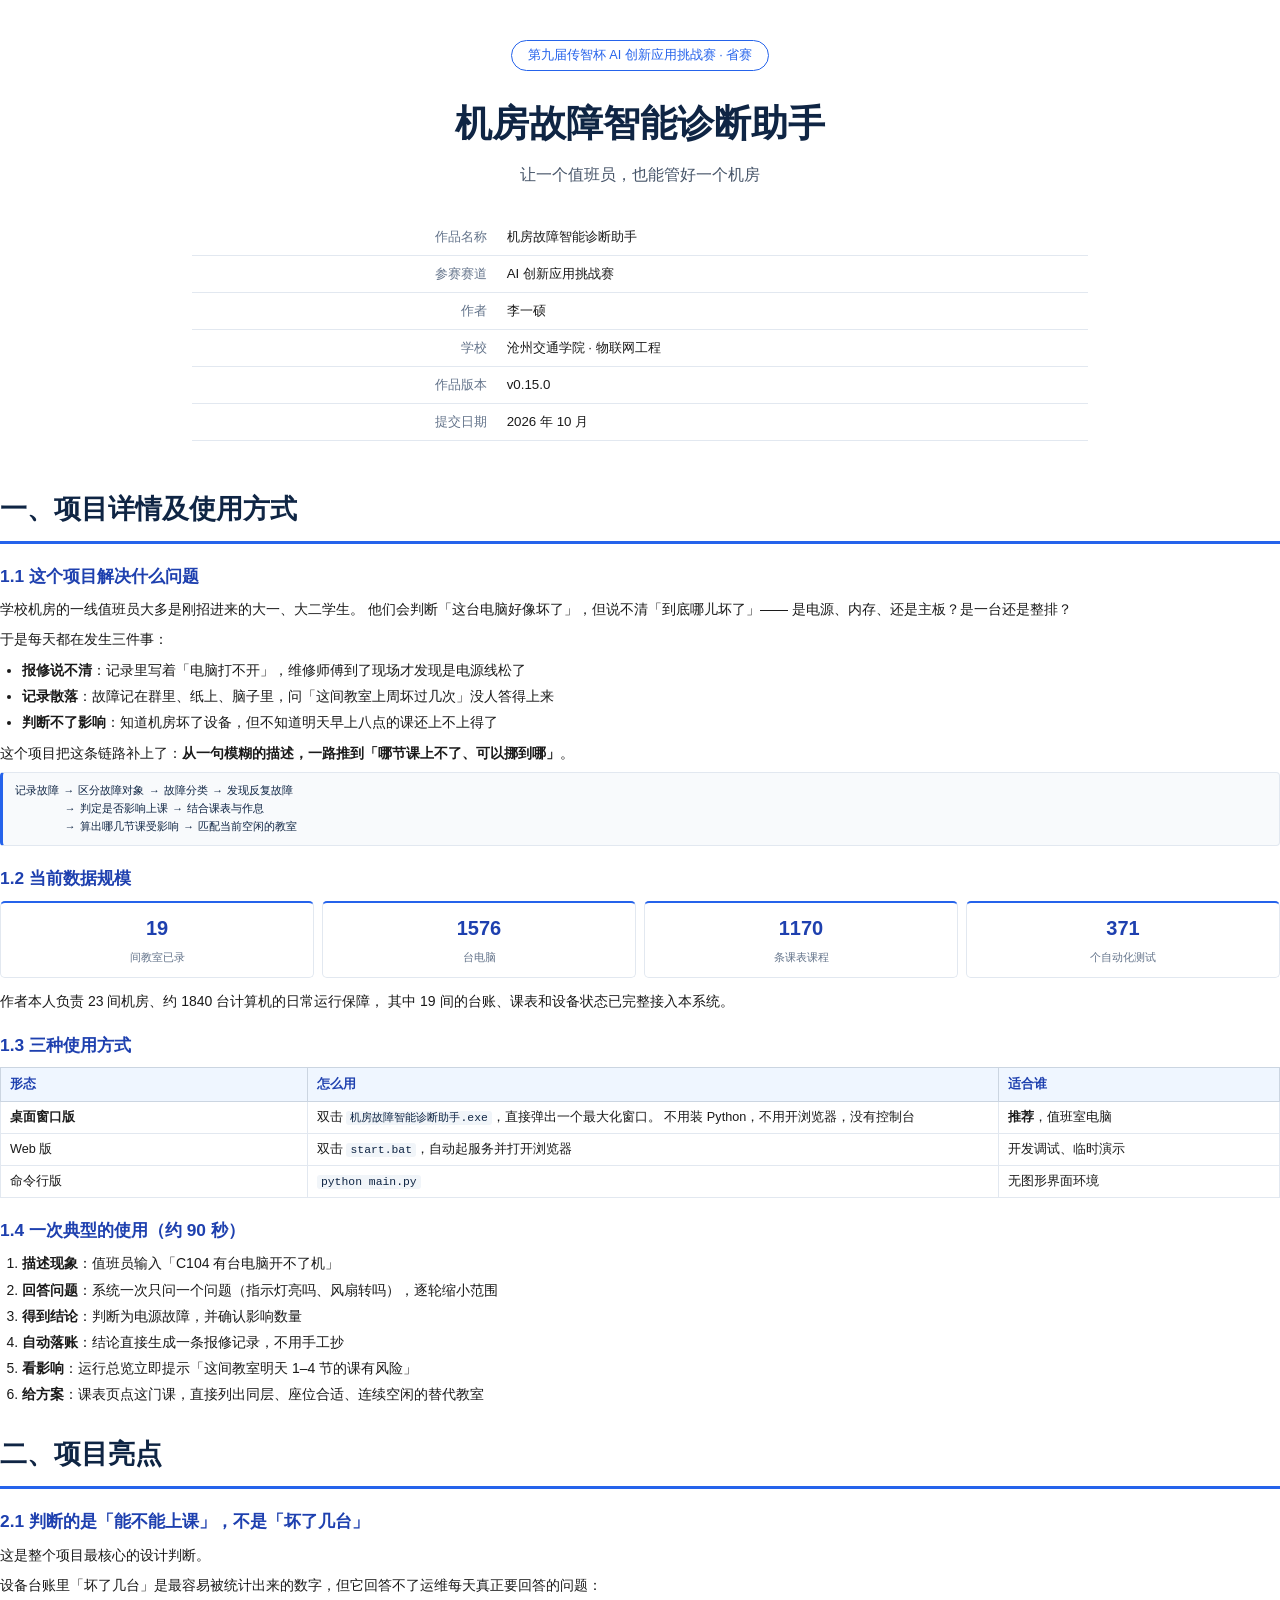
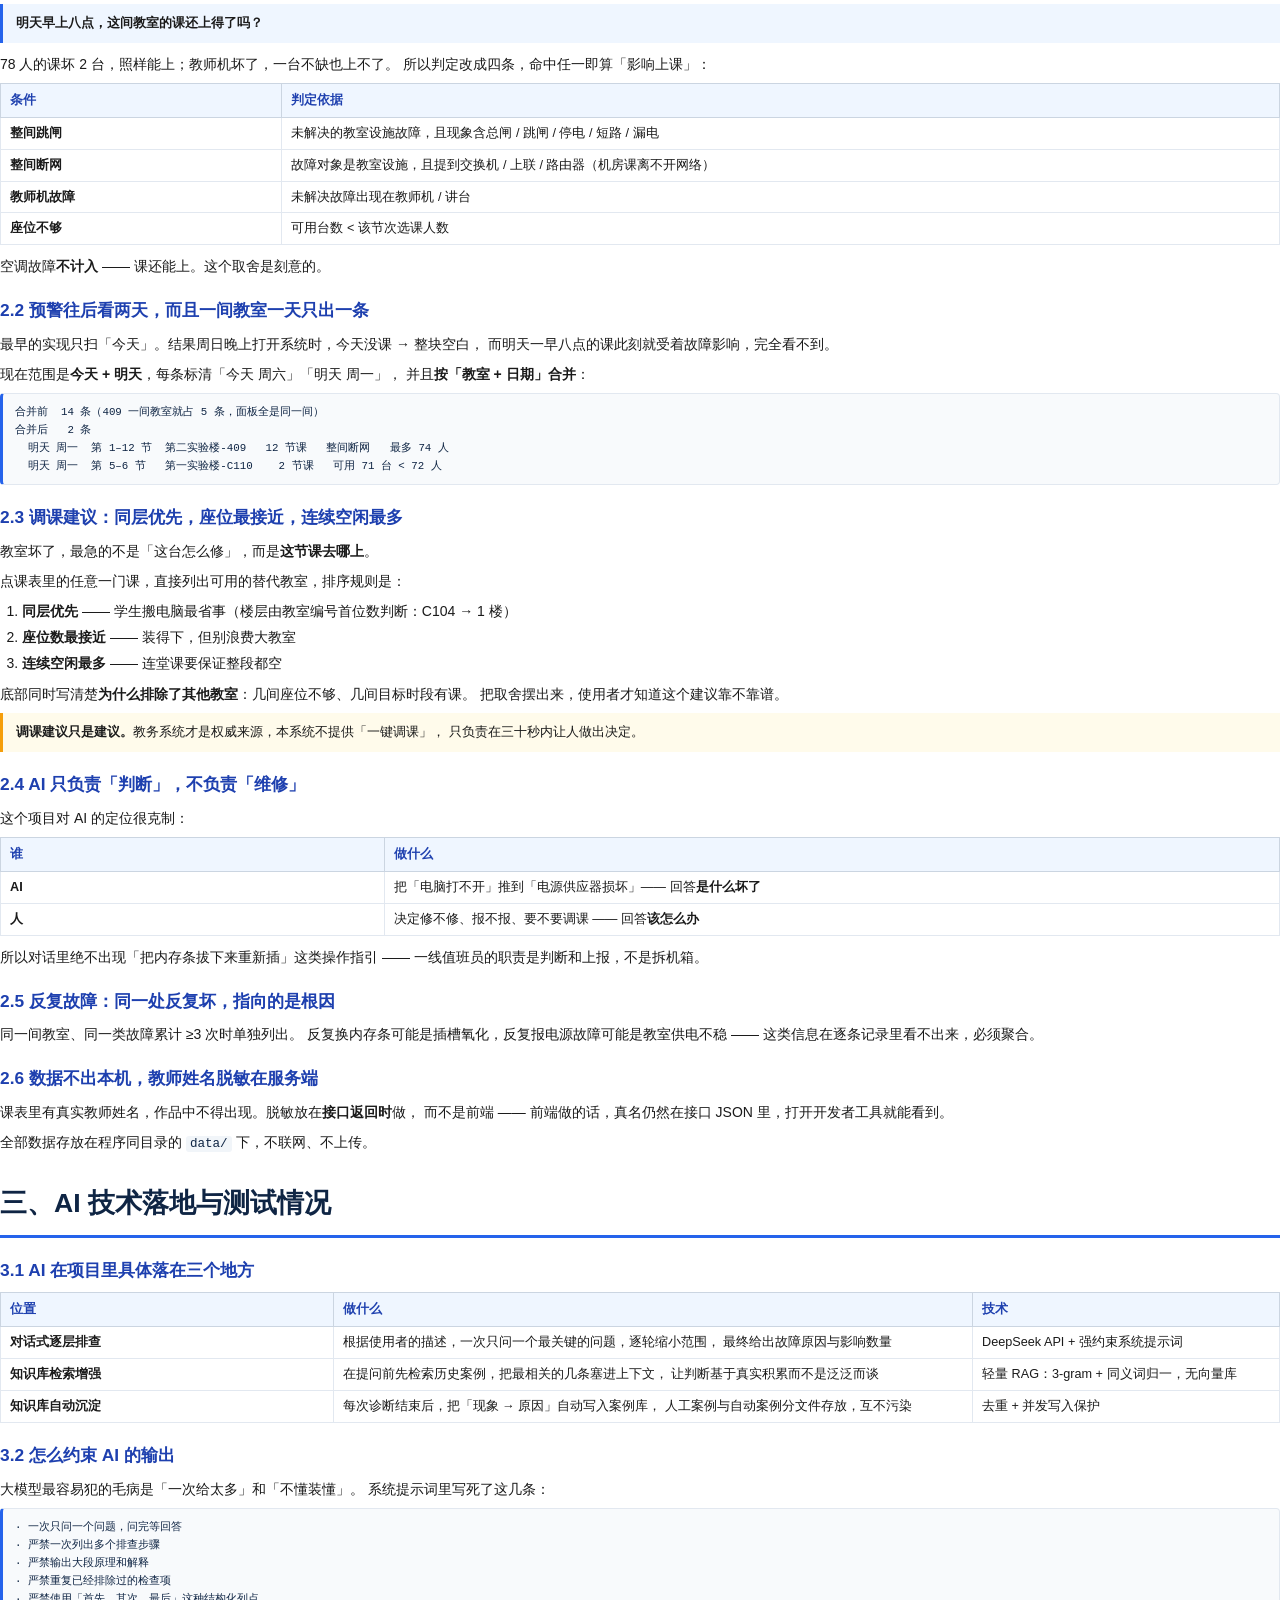
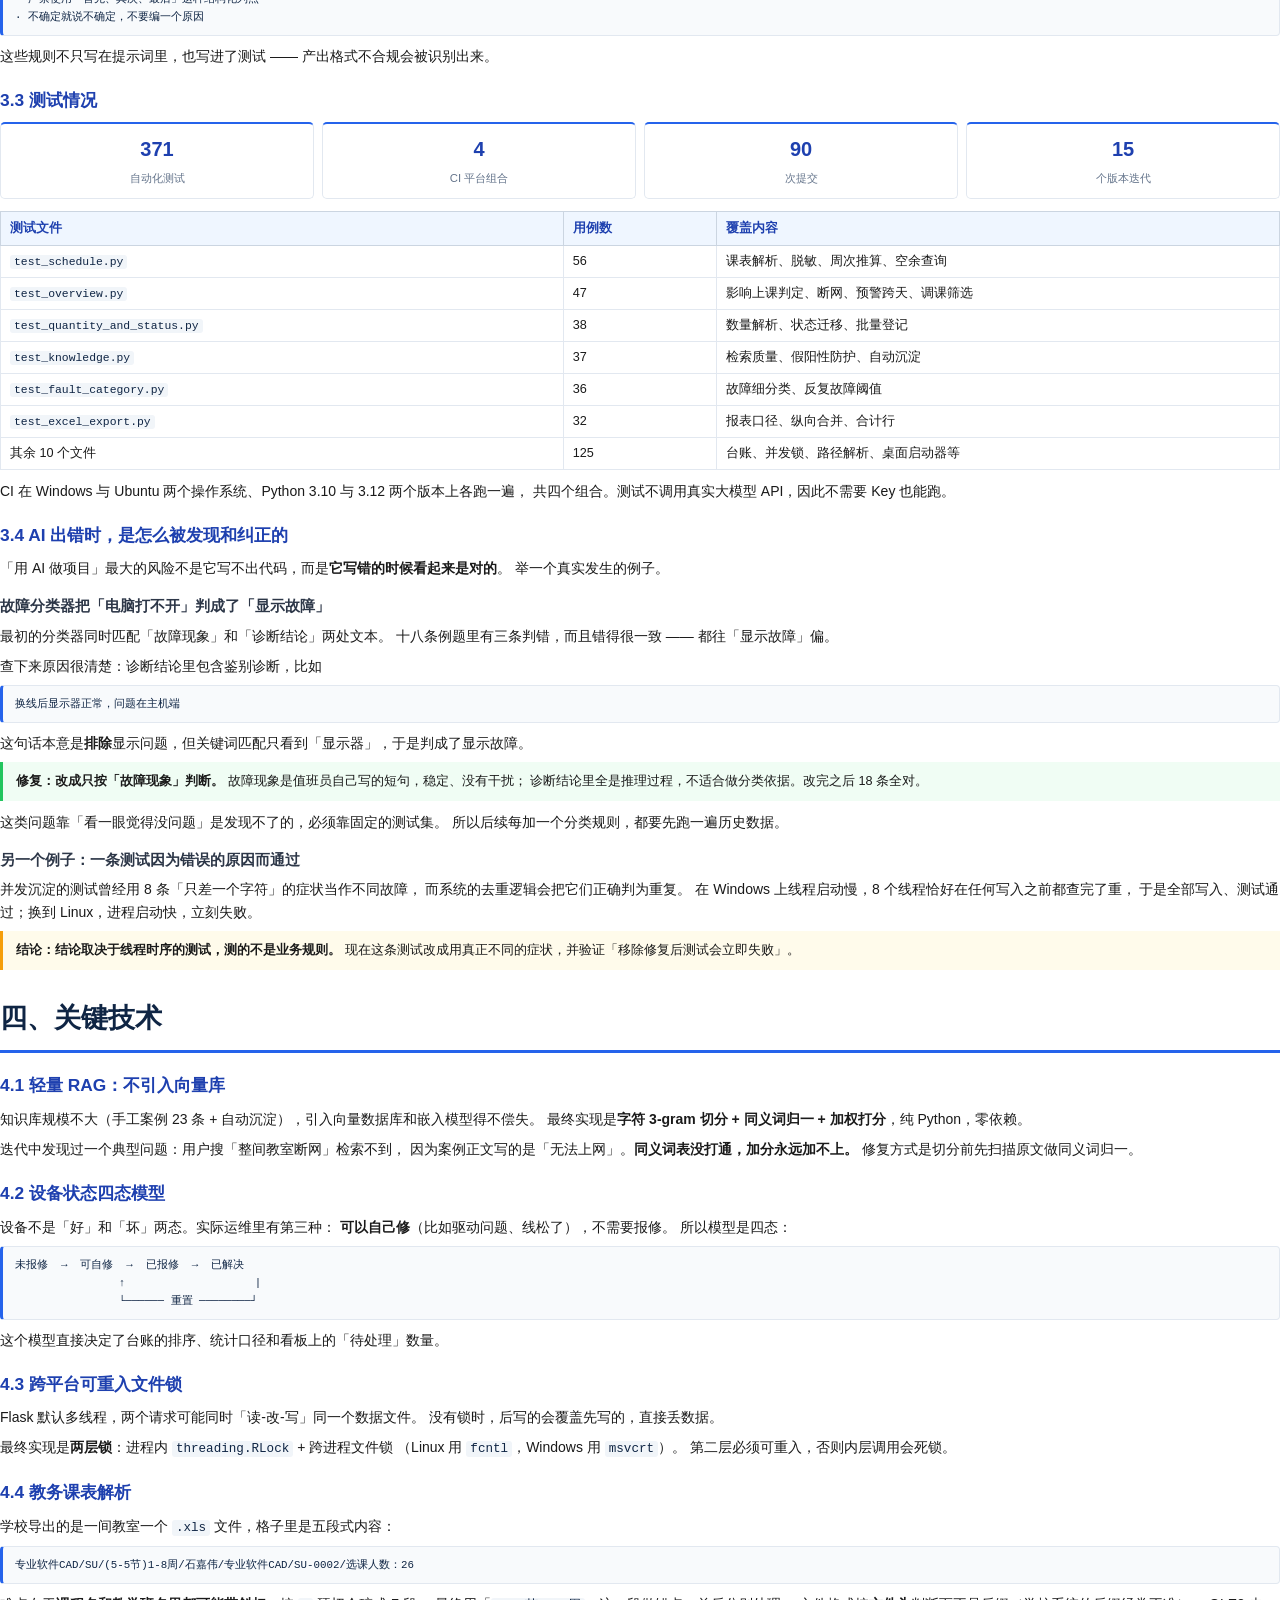
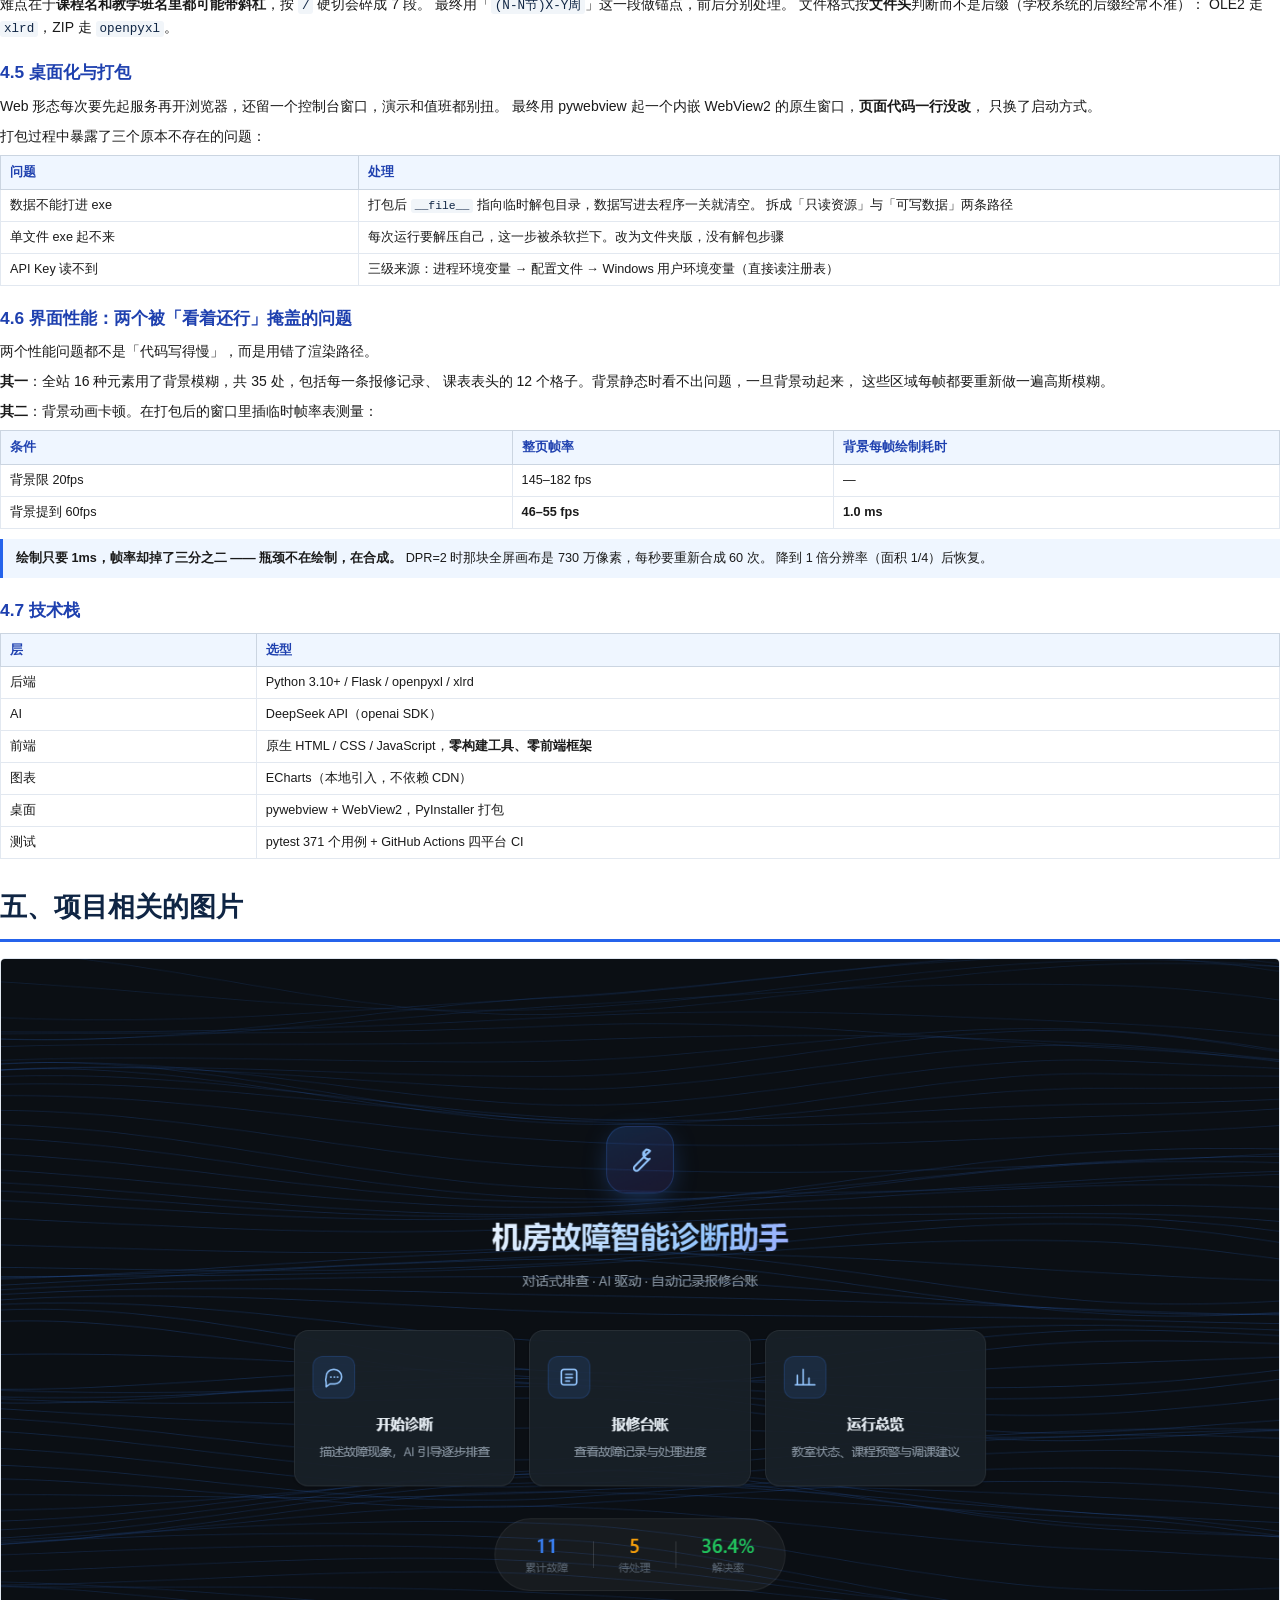
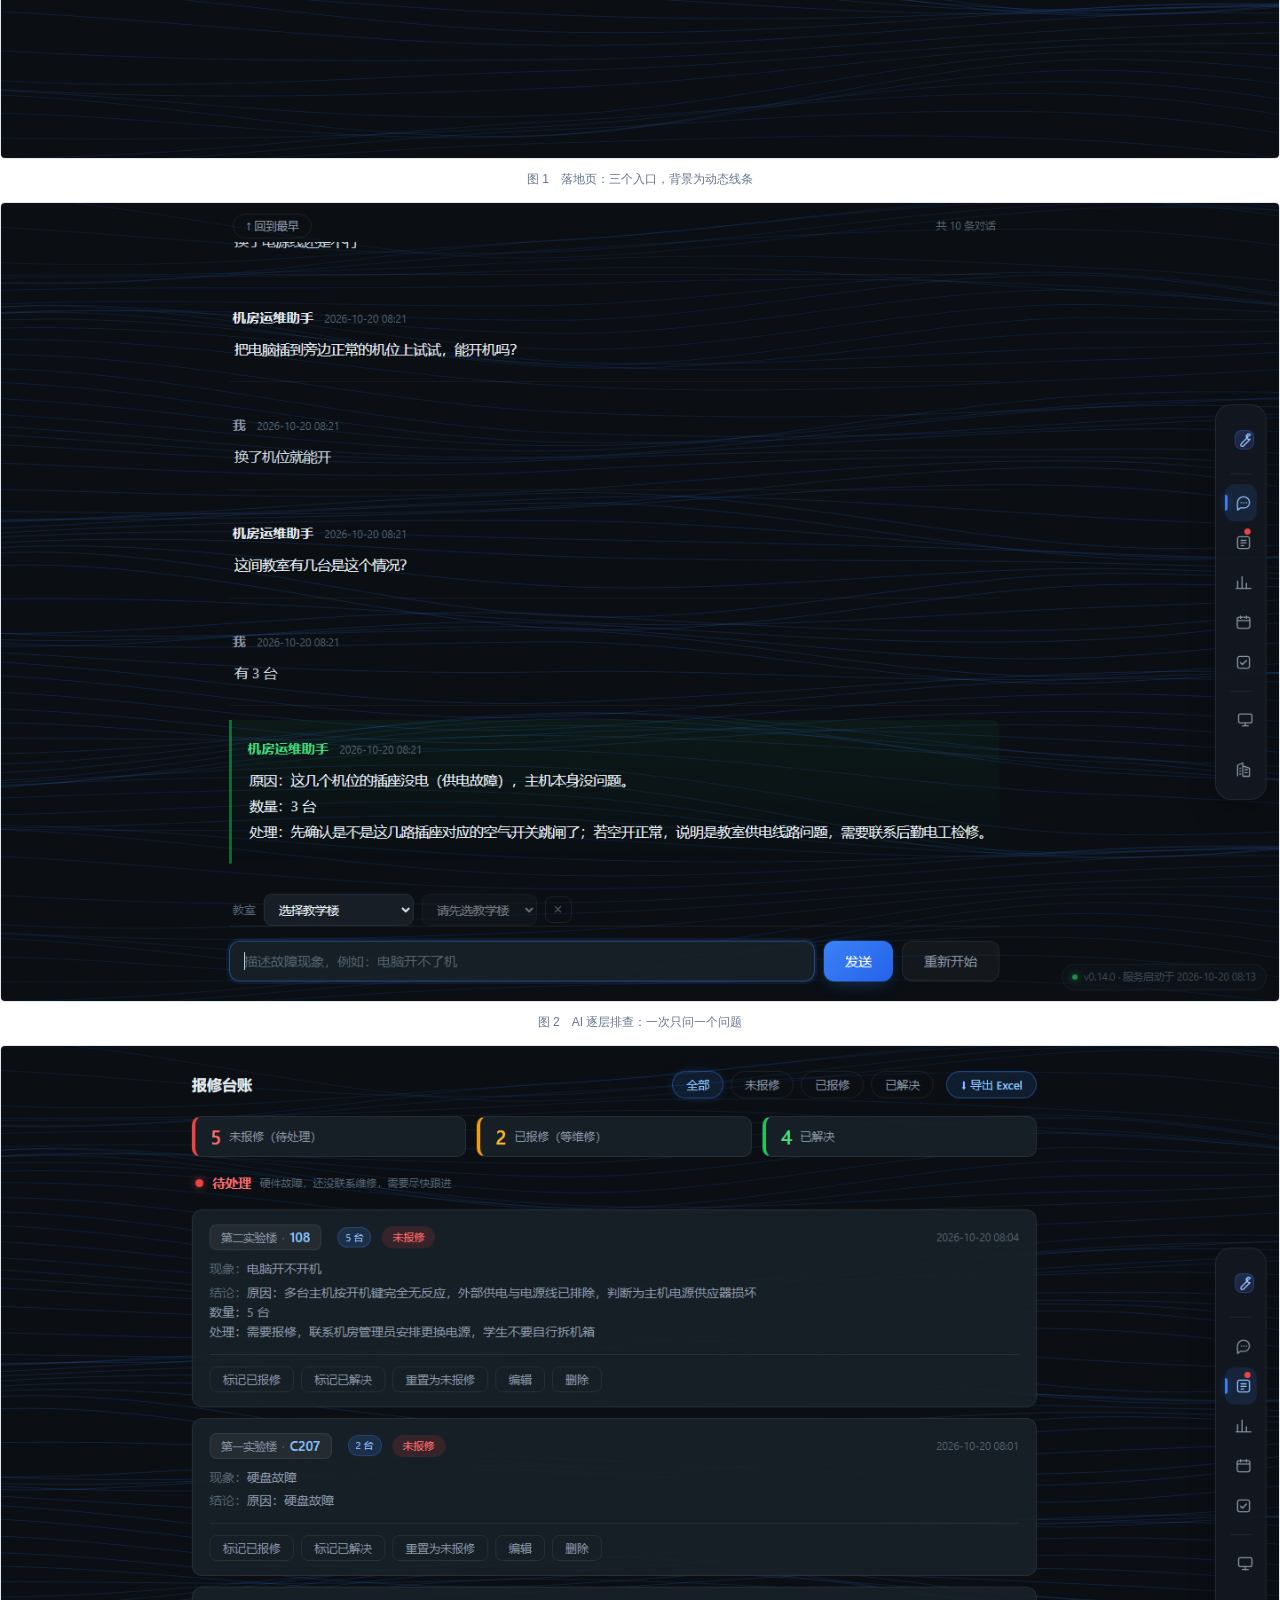
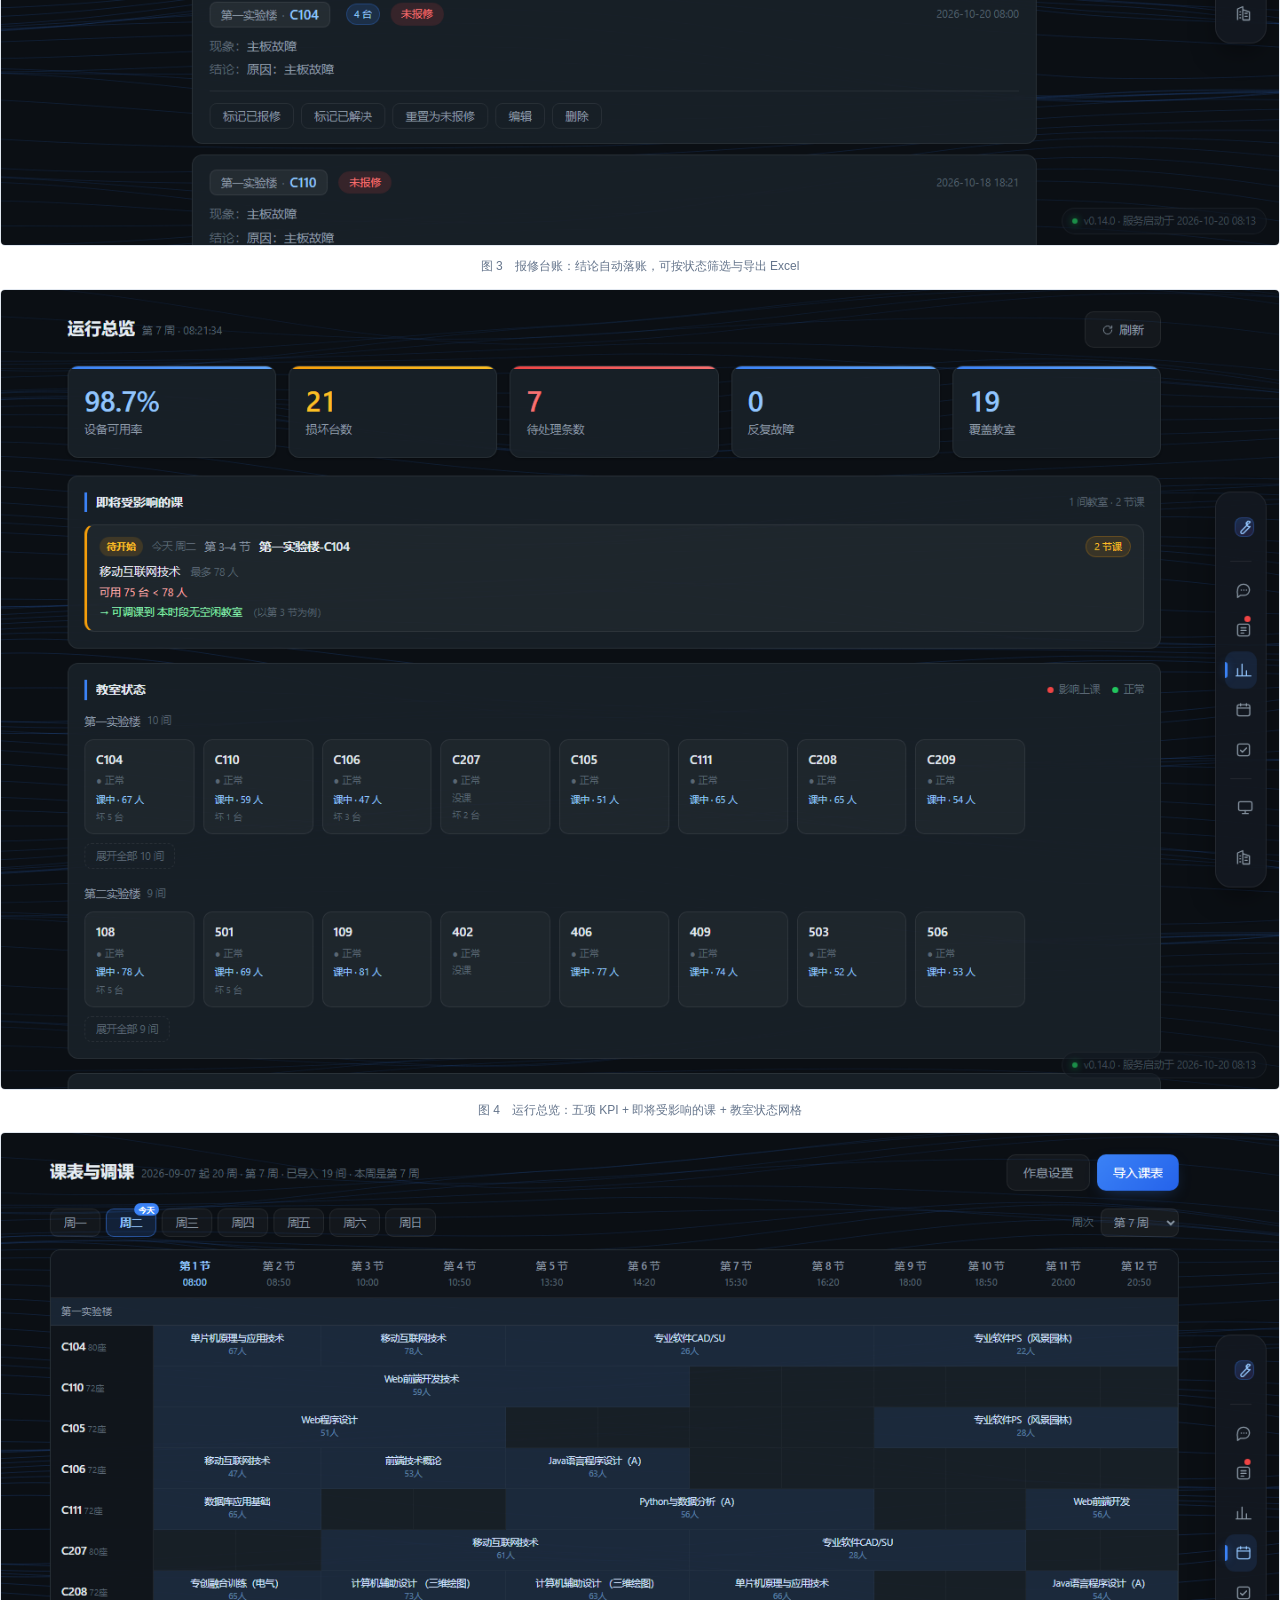
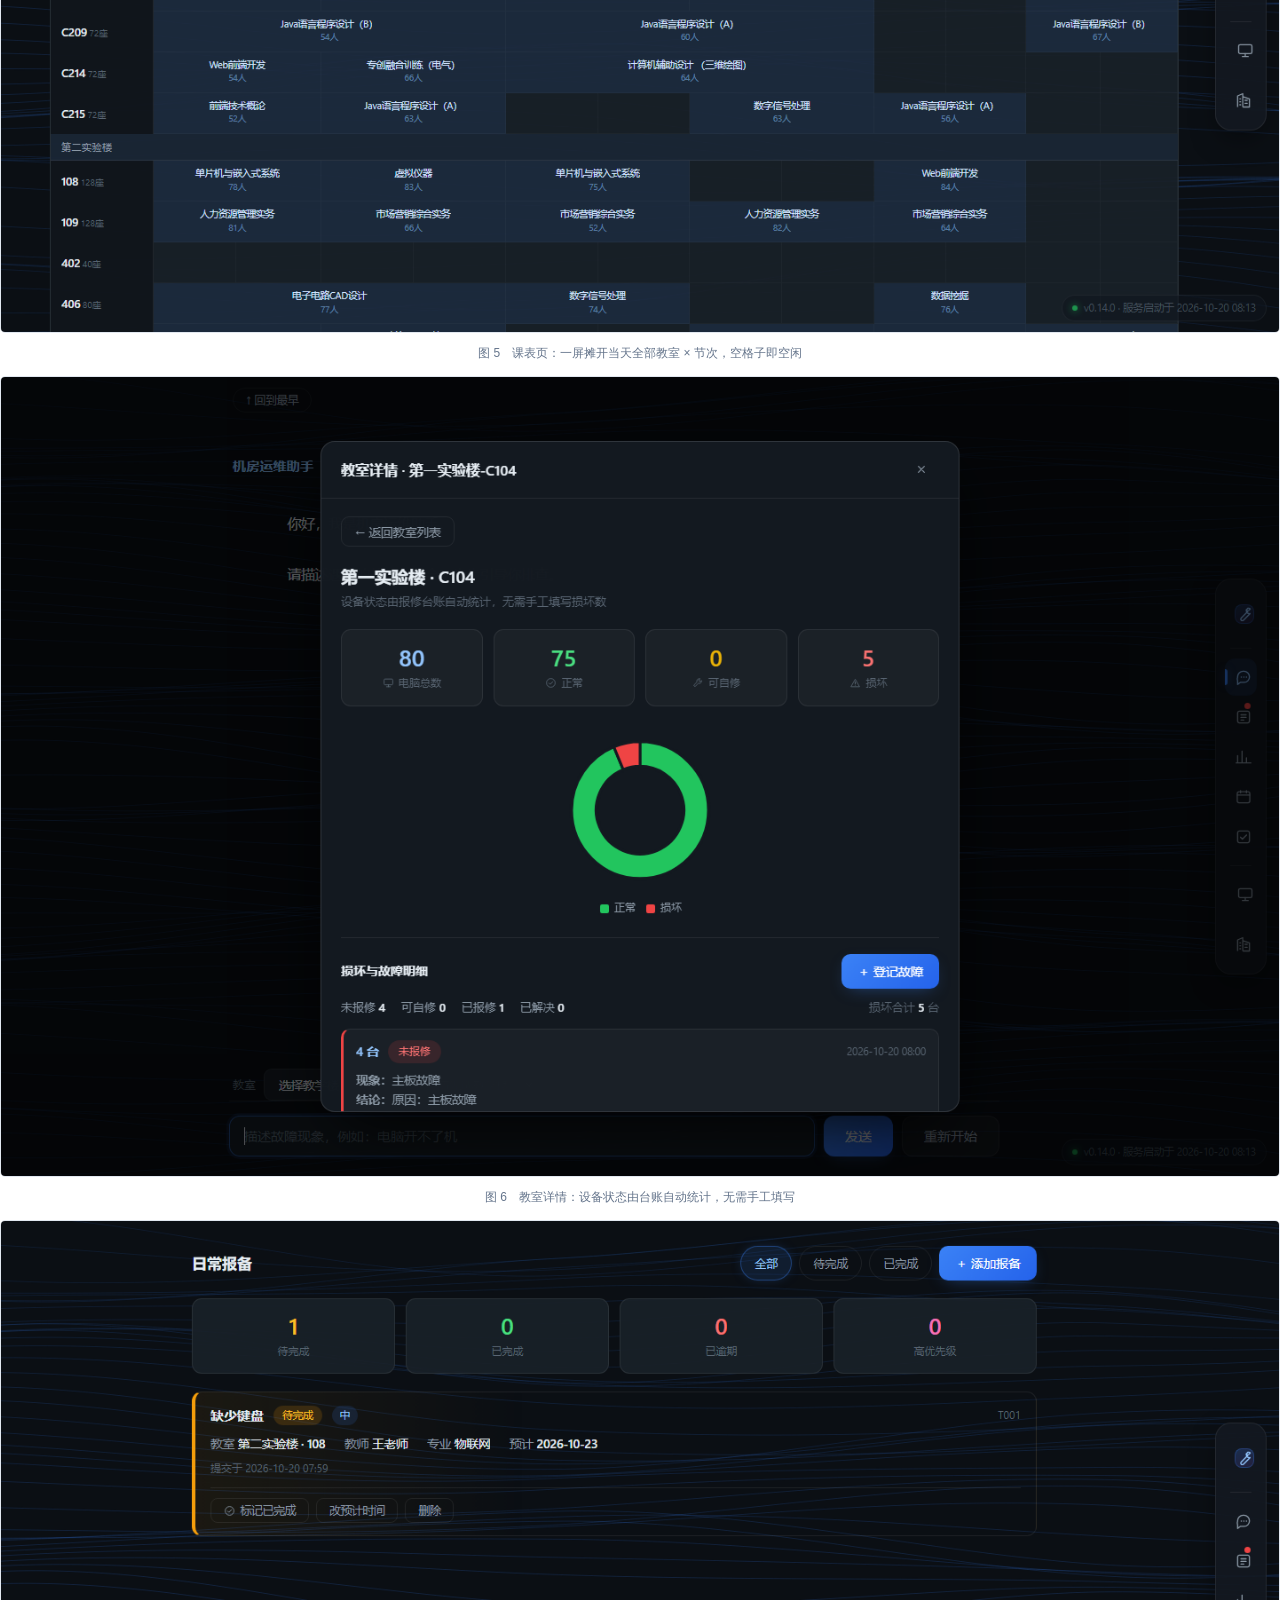
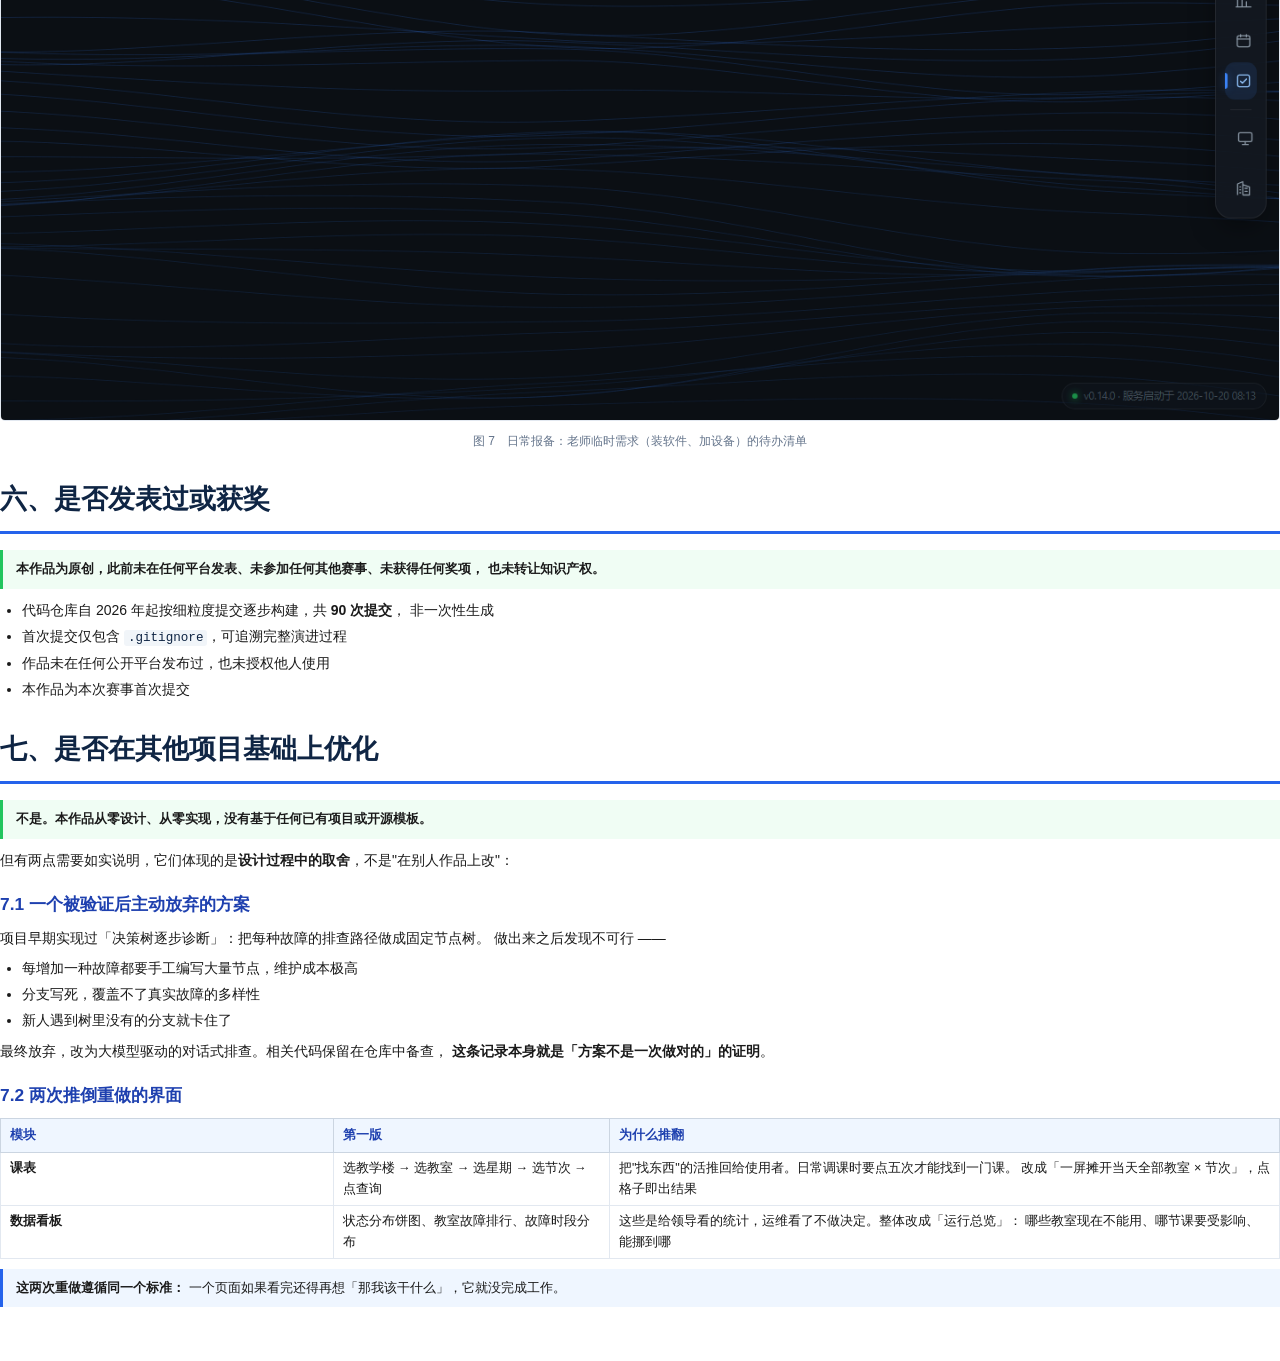
==== docs/作品介绍文档.html @ 8a188d01 "docs: 传智杯省赛作品介绍文档（7 项要求）+ 演示视频脚本 作品介绍文档按提交表单的 7 项要求逐条写：项目详情与使用方式、亮点、AI 落地与测试情况、关键技术、图片、是否获奖、是否基于其他项目" ====
<!DOCTYPE html>
<html lang="zh-CN">
<head>
<meta charset="UTF-8">
<title>作品介绍文档 · 机房故障智能诊断助手</title>
<style>
  @page {
    size: A4;
    margin: 20mm 16mm 16mm;
    @bottom-center {
      content: counter(page) " / " counter(pages);
      font-family: "Microsoft YaHei", sans-serif;
      font-size: 9pt;
      color: #9aa5b1;
    }
  }
  * { box-sizing: border-box; }
  body {
    font-family: "Microsoft YaHei", "PingFang SC", sans-serif;
    font-size: 10.5pt;
    line-height: 1.65;
    color: #1a1a1a;
    background: #fff;
    margin: 0;
    padding: 0 0 40px;
  }
  h1 {
    font-size: 20pt;
    color: #0f2544;
    border-bottom: 3px solid #2563eb;
    padding-bottom: 10px;
    margin: 26px 0 16px;
    page-break-after: avoid;
  }
  h2 {
    font-size: 13pt;
    color: #1e40af;
    margin: 18px 0 8px;
    page-break-after: avoid;
  }
  h3 {
    font-size: 11pt;
    color: #2d3748;
    margin: 14px 0 6px;
    page-break-after: avoid;
  }
  p { margin: 0 0 7px; }
  ul, ol { margin: 0 0 8px; padding-left: 22px; }
  li { margin-bottom: 3px; }
  code {
    font-family: Consolas, "Courier New", monospace;
    background: #f1f5f9;
    padding: 1px 4px;
    border-radius: 3px;
    font-size: 0.9em;
    color: #0f2544;
  }
  pre {
    background: #f8fafc;
    border: 1px solid #e2e8f0;
    border-left: 3px solid #2563eb;
    border-radius: 4px;
    padding: 9px 12px;
    overflow-x: auto;
    font-size: 9pt;
    line-height: 1.5;
    margin: 0 0 9px;
    page-break-inside: avoid;
  }
  pre code { background: none; padding: 0; }
  table {
    width: 100%;
    border-collapse: collapse;
    margin: 0 0 10px;
    font-size: 9.5pt;
    page-break-inside: avoid;
  }
  th {
    background: #eff6ff;
    color: #1e40af;
    text-align: left;
    padding: 6px 9px;
    border: 1px solid #cbd5e1;
    font-weight: 600;
  }
  td {
    padding: 5px 9px;
    border: 1px solid #e2e8f0;
    vertical-align: top;
  }
  .callout {
    background: #eff6ff;
    border-left: 3px solid #2563eb;
    padding: 9px 13px;
    margin: 0 0 10px;
    font-size: 9.5pt;
    page-break-inside: avoid;
  }
  .callout.warn {
    background: #fffbeb;
    border-left-color: #f59e0b;
  }
  .callout.ok {
    background: #f0fdf4;
    border-left-color: #22c55e;
  }
  figure {
    margin: 0 0 12px;
    page-break-inside: avoid;
    text-align: center;
  }
  figure img {
    max-width: 100%;
    border: 1px solid #e2e8f0;
    border-radius: 5px;
  }
  figcaption {
    font-size: 9pt;
    color: #64748b;
    margin-top: 4px;
  }
  .cover { text-align: center; padding: 40px 0 20px; }
  .cover .tag {
    display: inline-block;
    border: 1px solid #2563eb;
    color: #2563eb;
    border-radius: 20px;
    padding: 4px 16px;
    font-size: 9.5pt;
    margin-bottom: 22px;
  }
  .cover h1 {
    font-size: 28pt;
    border: none;
    margin: 0 0 8px;
    padding: 0;
    color: #0f2544;
  }
  .cover .sub {
    font-size: 12pt;
    color: #475569;
    margin-bottom: 30px;
  }
  .meta {
    width: 70%;
    margin: 0 auto;
    border-collapse: separate;
    border-spacing: 0;
    font-size: 10pt;
  }
  .meta td {
    border: none;
    border-bottom: 1px solid #e2e8f0;
    padding: 7px 10px;
  }
  .meta td:first-child { color: #64748b; width: 34%; text-align: right; }
  .meta td:last-child { color: #1a1a1a; text-align: left; }
  .pagebreak { page-break-after: always; }
  .kpi-grid {
    display: grid;
    grid-template-columns: repeat(4, 1fr);
    gap: 8px;
    margin: 0 0 12px;
  }
  .kpi-box {
    border: 1px solid #e2e8f0;
    border-top: 2px solid #2563eb;
    border-radius: 5px;
    padding: 9px 6px;
    text-align: center;
  }
  .kpi-box b { display: block; font-size: 15pt; color: #1e40af; }
  .kpi-box span { font-size: 8.5pt; color: #64748b; }
</style>
</head>
<body>

<!-- ==================== 封面 ==================== -->
<div class="cover">
  <div class="tag">第九届传智杯 AI 创新应用挑战赛 · 省赛</div>
  <h1>机房故障智能诊断助手</h1>
  <div class="sub">让一个值班员，也能管好一个机房</div>

  <table class="meta">
    <tr><td>作品名称</td><td>机房故障智能诊断助手</td></tr>
    <tr><td>参赛赛道</td><td>AI 创新应用挑战赛</td></tr>
    <tr><td>作者</td><td>李一硕</td></tr>
    <tr><td>学校</td><td>沧州交通学院 · 物联网工程</td></tr>
    <tr><td>作品版本</td><td>v0.15.0</td></tr>
    <tr><td>提交日期</td><td>2026 年 10 月</td></tr>
  </table>
</div>

<div class="pagebreak"></div>

<!-- ==================== 一 ==================== -->
<h1>一、项目详情及使用方式</h1>

<h2>1.1 这个项目解决什么问题</h2>

<p>
学校机房的一线值班员大多是刚招进来的大一、大二学生。
他们会判断「这台电脑好像坏了」，但说不清「到底哪儿坏了」——
是电源、内存、还是主板？是一台还是整排？
</p>

<p>
于是每天都在发生三件事：
</p>

<ul>
  <li><b>报修说不清</b>：记录里写着「电脑打不开」，维修师傅到了现场才发现是电源线松了</li>
  <li><b>记录散落</b>：故障记在群里、纸上、脑子里，问「这间教室上周坏过几次」没人答得上来</li>
  <li><b>判断不了影响</b>：知道机房坏了设备，但不知道明天早上八点的课还上不上得了</li>
</ul>

<p>
这个项目把这条链路补上了：<b>从一句模糊的描述，一路推到「哪节课上不了、可以挪到哪」</b>。
</p>

<pre><code>记录故障 → 区分故障对象 → 故障分类 → 发现反复故障
        → 判定是否影响上课 → 结合课表与作息
        → 算出哪几节课受影响 → 匹配当前空闲的教室</code></pre>

<h2>1.2 当前数据规模</h2>

<div class="kpi-grid">
  <div class="kpi-box"><b>19</b><span>间教室已录</span></div>
  <div class="kpi-box"><b>1576</b><span>台电脑</span></div>
  <div class="kpi-box"><b>1170</b><span>条课表课程</span></div>
  <div class="kpi-box"><b>371</b><span>个自动化测试</span></div>
</div>

<p>
作者本人负责 23 间机房、约 1840 台计算机的日常运行保障，
其中 19 间的台账、课表和设备状态已完整接入本系统。
</p>

<h2>1.3 三种使用方式</h2>

<table>
  <tr>
    <th style="width:24%">形态</th>
    <th>怎么用</th>
    <th style="width:22%">适合谁</th>
  </tr>
  <tr>
    <td><b>桌面窗口版</b></td>
    <td>双击 <code>机房故障智能诊断助手.exe</code>，直接弹出一个最大化窗口。
        不用装 Python，不用开浏览器，没有控制台</td>
    <td><b>推荐</b>，值班室电脑</td>
  </tr>
  <tr>
    <td>Web 版</td>
    <td>双击 <code>start.bat</code>，自动起服务并打开浏览器</td>
    <td>开发调试、临时演示</td>
  </tr>
  <tr>
    <td>命令行版</td>
    <td><code>python main.py</code></td>
    <td>无图形界面环境</td>
  </tr>
</table>

<h2>1.4 一次典型的使用（约 90 秒）</h2>

<ol>
  <li><b>描述现象</b>：值班员输入「C104 有台电脑开不了机」</li>
  <li><b>回答问题</b>：系统一次只问一个问题（指示灯亮吗、风扇转吗），逐轮缩小范围</li>
  <li><b>得到结论</b>：判断为电源故障，并确认影响数量</li>
  <li><b>自动落账</b>：结论直接生成一条报修记录，不用手工抄</li>
  <li><b>看影响</b>：运行总览立即提示「这间教室明天 1–4 节的课有风险」</li>
  <li><b>给方案</b>：课表页点这门课，直接列出同层、座位合适、连续空闲的替代教室</li>
</ol>

<div class="pagebreak"></div>

<!-- ==================== 二 ==================== -->
<h1>二、项目亮点</h1>

<h2>2.1 判断的是「能不能上课」，不是「坏了几台」</h2>

<p>
这是整个项目最核心的设计判断。
</p>

<p>
设备台账里「坏了几台」是最容易被统计出来的数字，但它回答不了运维每天真正要回答的问题：
</p>

<div class="callout">
  <b>明天早上八点，这间教室的课还上得了吗？</b>
</div>

<p>
78 人的课坏 2 台，照样能上；教师机坏了，一台不缺也上不了。
所以判定改成四条，命中任一即算「影响上课」：
</p>

<table>
  <tr><th style="width:22%">条件</th><th>判定依据</th></tr>
  <tr><td><b>整间跳闸</b></td><td>未解决的教室设施故障，且现象含总闸 / 跳闸 / 停电 / 短路 / 漏电</td></tr>
  <tr><td><b>整间断网</b></td><td>故障对象是教室设施，且提到交换机 / 上联 / 路由器（机房课离不开网络）</td></tr>
  <tr><td><b>教师机故障</b></td><td>未解决故障出现在教师机 / 讲台</td></tr>
  <tr><td><b>座位不够</b></td><td>可用台数 &lt; 该节次选课人数</td></tr>
</table>

<p>
空调故障<b>不计入</b> —— 课还能上。这个取舍是刻意的。
</p>

<h2>2.2 预警往后看两天，而且一间教室一天只出一条</h2>

<p>
最早的实现只扫「今天」。结果周日晚上打开系统时，今天没课 → 整块空白，
而明天一早八点的课此刻就受着故障影响，完全看不到。
</p>

<p>
现在范围是<b>今天 + 明天</b>，每条标清「今天 周六」「明天 周一」，
并且<b>按「教室 + 日期」合并</b>：
</p>

<pre><code>合并前  14 条（409 一间教室就占 5 条，面板全是同一间）
合并后   2 条
  明天 周一  第 1–12 节  第二实验楼-409   12 节课   整间断网   最多 74 人
  明天 周一  第 5–6 节   第一实验楼-C110    2 节课   可用 71 台 &lt; 72 人</code></pre>

<h2>2.3 调课建议：同层优先，座位最接近，连续空闲最多</h2>

<p>
教室坏了，最急的不是「这台怎么修」，而是<b>这节课去哪上</b>。
</p>

<p>
点课表里的任意一门课，直接列出可用的替代教室，排序规则是：
</p>

<ol>
  <li><b>同层优先</b> —— 学生搬电脑最省事（楼层由教室编号首位数判断：C104 → 1 楼）</li>
  <li><b>座位数最接近</b> —— 装得下，但别浪费大教室</li>
  <li><b>连续空闲最多</b> —— 连堂课要保证整段都空</li>
</ol>

<p>
底部同时写清楚<b>为什么排除了其他教室</b>：几间座位不够、几间目标时段有课。
把取舍摆出来，使用者才知道这个建议靠不靠谱。
</p>

<div class="callout warn">
  <b>调课建议只是建议。</b>教务系统才是权威来源，本系统不提供「一键调课」，
  只负责在三十秒内让人做出决定。
</div>

<h2>2.4 AI 只负责「判断」，不负责「维修」</h2>

<p>
这个项目对 AI 的定位很克制：
</p>

<table>
  <tr><th style="width:30%">谁</th><th>做什么</th></tr>
  <tr><td><b>AI</b></td><td>把「电脑打不开」推到「电源供应器损坏」—— 回答<b>是什么坏了</b></td></tr>
  <tr><td><b>人</b></td><td>决定修不修、报不报、要不要调课 —— 回答<b>该怎么办</b></td></tr>
</table>

<p>
所以对话里绝不出现「把内存条拔下来重新插」这类操作指引 ——
一线值班员的职责是判断和上报，不是拆机箱。
</p>

<h2>2.5 反复故障：同一处反复坏，指向的是根因</h2>

<p>
同一间教室、同一类故障累计 ≥3 次时单独列出。
反复换内存条可能是插槽氧化，反复报电源故障可能是教室供电不稳 ——
这类信息在逐条记录里看不出来，必须聚合。
</p>

<h2>2.6 数据不出本机，教师姓名脱敏在服务端</h2>

<p>
课表里有真实教师姓名，作品中不得出现。脱敏放在<b>接口返回时</b>做，
而不是前端 —— 前端做的话，真名仍然在接口 JSON 里，打开开发者工具就能看到。
</p>

<p>
全部数据存放在程序同目录的 <code>data/</code> 下，不联网、不上传。
</p>

<div class="pagebreak"></div>

<!-- ==================== 三 ==================== -->
<h1>三、AI 技术落地与测试情况</h1>

<h2>3.1 AI 在项目里具体落在三个地方</h2>

<table>
  <tr><th style="width:26%">位置</th><th>做什么</th><th style="width:24%">技术</th></tr>
  <tr>
    <td><b>对话式逐层排查</b></td>
    <td>根据使用者的描述，一次只问一个最关键的问题，逐轮缩小范围，
        最终给出故障原因与影响数量</td>
    <td>DeepSeek API + 强约束系统提示词</td>
  </tr>
  <tr>
    <td><b>知识库检索增强</b></td>
    <td>在提问前先检索历史案例，把最相关的几条塞进上下文，
        让判断基于真实积累而不是泛泛而谈</td>
    <td>轻量 RAG：3-gram + 同义词归一，无向量库</td>
  </tr>
  <tr>
    <td><b>知识库自动沉淀</b></td>
    <td>每次诊断结束后，把「现象 → 原因」自动写入案例库，
        人工案例与自动案例分文件存放，互不污染</td>
    <td>去重 + 并发写入保护</td>
  </tr>
</table>

<h2>3.2 怎么约束 AI 的输出</h2>

<p>
大模型最容易犯的毛病是「一次给太多」和「不懂装懂」。
系统提示词里写死了这几条：
</p>

<pre><code>· 一次只问一个问题，问完等回答
· 严禁一次列出多个排查步骤
· 严禁输出大段原理和解释
· 严禁重复已经排除过的检查项
· 严禁使用「首先、其次、最后」这种结构化列点
· 不确定就说不确定，不要编一个原因</code></pre>

<p>
这些规则不只写在提示词里，也写进了测试 ——
产出格式不合规会被识别出来。
</p>

<h2>3.3 测试情况</h2>

<div class="kpi-grid">
  <div class="kpi-box"><b>371</b><span>自动化测试</span></div>
  <div class="kpi-box"><b>4</b><span>CI 平台组合</span></div>
  <div class="kpi-box"><b>90</b><span>次提交</span></div>
  <div class="kpi-box"><b>15</b><span>个版本迭代</span></div>
</div>

<table>
  <tr><th style="width:44%">测试文件</th><th style="width:12%">用例数</th><th>覆盖内容</th></tr>
  <tr><td><code>test_schedule.py</code></td><td>56</td><td>课表解析、脱敏、周次推算、空余查询</td></tr>
  <tr><td><code>test_overview.py</code></td><td>47</td><td>影响上课判定、断网、预警跨天、调课筛选</td></tr>
  <tr><td><code>test_quantity_and_status.py</code></td><td>38</td><td>数量解析、状态迁移、批量登记</td></tr>
  <tr><td><code>test_knowledge.py</code></td><td>37</td><td>检索质量、假阳性防护、自动沉淀</td></tr>
  <tr><td><code>test_fault_category.py</code></td><td>36</td><td>故障细分类、反复故障阈值</td></tr>
  <tr><td><code>test_excel_export.py</code></td><td>32</td><td>报表口径、纵向合并、合计行</td></tr>
  <tr><td>其余 10 个文件</td><td>125</td><td>台账、并发锁、路径解析、桌面启动器等</td></tr>
</table>

<p>
CI 在 Windows 与 Ubuntu 两个操作系统、Python 3.10 与 3.12 两个版本上各跑一遍，
共四个组合。测试不调用真实大模型 API，因此不需要 Key 也能跑。
</p>

<h2>3.4 AI 出错时，是怎么被发现和纠正的</h2>

<p>
「用 AI 做项目」最大的风险不是它写不出代码，而是<b>它写错的时候看起来是对的</b>。
举一个真实发生的例子。
</p>

<h3>故障分类器把「电脑打不开」判成了「显示故障」</h3>

<p>
最初的分类器同时匹配「故障现象」和「诊断结论」两处文本。
十八条例题里有三条判错，而且错得很一致 —— 都往「显示故障」偏。
</p>

<p>
查下来原因很清楚：诊断结论里包含鉴别诊断，比如
</p>

<pre><code>换线后显示器正常，问题在主机端</code></pre>

<p>
这句话本意是<b>排除</b>显示问题，但关键词匹配只看到「显示器」，于是判成了显示故障。
</p>

<div class="callout ok">
  <b>修复：改成只按「故障现象」判断。</b>
  故障现象是值班员自己写的短句，稳定、没有干扰；
  诊断结论里全是推理过程，不适合做分类依据。改完之后 18 条全对。
</div>

<p>
这类问题靠「看一眼觉得没问题」是发现不了的，必须靠固定的测试集。
所以后续每加一个分类规则，都要先跑一遍历史数据。
</p>

<h3>另一个例子：一条测试因为错误的原因而通过</h3>

<p>
并发沉淀的测试曾经用 8 条「只差一个字符」的症状当作不同故障，
而系统的去重逻辑会把它们正确判为重复。
在 Windows 上线程启动慢，8 个线程恰好在任何写入之前都查完了重，
于是全部写入、测试通过；换到 Linux，进程启动快，立刻失败。
</p>

<div class="callout warn">
  <b>结论：结论取决于线程时序的测试，测的不是业务规则。</b>
  现在这条测试改成用真正不同的症状，并验证「移除修复后测试会立即失败」。
</div>

<div class="pagebreak"></div>

<!-- ==================== 四 ==================== -->
<h1>四、关键技术</h1>

<h2>4.1 轻量 RAG：不引入向量库</h2>

<p>
知识库规模不大（手工案例 23 条 + 自动沉淀），引入向量数据库和嵌入模型得不偿失。
最终实现是<b>字符 3-gram 切分 + 同义词归一 + 加权打分</b>，纯 Python，零依赖。
</p>

<p>
迭代中发现过一个典型问题：用户搜「整间教室断网」检索不到，
因为案例正文写的是「无法上网」。<b>同义词表没打通，加分永远加不上。</b>
修复方式是切分前先扫描原文做同义词归一。
</p>

<h2>4.2 设备状态四态模型</h2>

<p>
设备不是「好」和「坏」两态。实际运维里有第三种：
<b>可以自己修</b>（比如驱动问题、线松了），不需要报修。
所以模型是四态：
</p>

<pre><code>未报修  →  可自修  →  已报修  →  已解决
                ↑                    |
                └────── 重置 ────────┘</code></pre>

<p>
这个模型直接决定了台账的排序、统计口径和看板上的「待处理」数量。
</p>

<h2>4.3 跨平台可重入文件锁</h2>

<p>
Flask 默认多线程，两个请求可能同时「读-改-写」同一个数据文件。
没有锁时，后写的会覆盖先写的，直接丢数据。
</p>

<p>
最终实现是<b>两层锁</b>：进程内 <code>threading.RLock</code> + 跨进程文件锁
（Linux 用 <code>fcntl</code>，Windows 用 <code>msvcrt</code>）。
第二层必须可重入，否则内层调用会死锁。
</p>

<h2>4.4 教务课表解析</h2>

<p>
学校导出的是一间教室一个 <code>.xls</code> 文件，格子里是五段式内容：
</p>

<pre><code>专业软件CAD/SU/(5-5节)1-8周/石嘉伟/专业软件CAD/SU-0002/选课人数：26</code></pre>

<p>
难点在于<b>课程名和教学班名里都可能带斜杠</b>，按 <code>/</code> 硬切会碎成 7 段。
最终用「<code>(N-N节)X-Y周</code>」这一段做锚点，前后分别处理。
文件格式按<b>文件头</b>判断而不是后缀（学校系统的后缀经常不准）：
OLE2 走 <code>xlrd</code>，ZIP 走 <code>openpyxl</code>。
</p>

<h2>4.5 桌面化与打包</h2>

<p>
Web 形态每次要先起服务再开浏览器，还留一个控制台窗口，演示和值班都别扭。
最终用 pywebview 起一个内嵌 WebView2 的原生窗口，<b>页面代码一行没改</b>，
只换了启动方式。
</p>

<p>
打包过程中暴露了三个原本不存在的问题：
</p>

<table>
  <tr><th style="width:28%">问题</th><th>处理</th></tr>
  <tr>
    <td>数据不能打进 exe</td>
    <td>打包后 <code>__file__</code> 指向临时解包目录，数据写进去程序一关就清空。
        拆成「只读资源」与「可写数据」两条路径</td>
  </tr>
  <tr>
    <td>单文件 exe 起不来</td>
    <td>每次运行要解压自己，这一步被杀软拦下。改为文件夹版，没有解包步骤</td>
  </tr>
  <tr>
    <td>API Key 读不到</td>
    <td>三级来源：进程环境变量 → 配置文件 → Windows 用户环境变量（直接读注册表）</td>
  </tr>
</table>

<h2>4.6 界面性能：两个被「看着还行」掩盖的问题</h2>

<p>
两个性能问题都不是「代码写得慢」，而是用错了渲染路径。
</p>

<p>
<b>其一</b>：全站 16 种元素用了背景模糊，共 35 处，包括每一条报修记录、
课表表头的 12 个格子。背景静态时看不出问题，一旦背景动起来，
这些区域每帧都要重新做一遍高斯模糊。
</p>

<p>
<b>其二</b>：背景动画卡顿。在打包后的窗口里插临时帧率表测量：
</p>

<table>
  <tr><th style="width:40%">条件</th><th>整页帧率</th><th>背景每帧绘制耗时</th></tr>
  <tr><td>背景限 20fps</td><td>145–182 fps</td><td>—</td></tr>
  <tr><td>背景提到 60fps</td><td><b>46–55 fps</b></td><td><b>1.0 ms</b></td></tr>
</table>

<div class="callout">
  <b>绘制只要 1ms，帧率却掉了三分之二 —— 瓶颈不在绘制，在合成。</b>
  DPR=2 时那块全屏画布是 730 万像素，每秒要重新合成 60 次。
  降到 1 倍分辨率（面积 1/4）后恢复。
</div>

<h2>4.7 技术栈</h2>

<table>
  <tr><th style="width:20%">层</th><th>选型</th></tr>
  <tr><td>后端</td><td>Python 3.10+ / Flask / openpyxl / xlrd</td></tr>
  <tr><td>AI</td><td>DeepSeek API（openai SDK）</td></tr>
  <tr><td>前端</td><td>原生 HTML / CSS / JavaScript，<b>零构建工具、零前端框架</b></td></tr>
  <tr><td>图表</td><td>ECharts（本地引入，不依赖 CDN）</td></tr>
  <tr><td>桌面</td><td>pywebview + WebView2，PyInstaller 打包</td></tr>
  <tr><td>测试</td><td>pytest 371 个用例 + GitHub Actions 四平台 CI</td></tr>
</table>

<div class="pagebreak"></div>

<!-- ==================== 五 ==================== -->
<h1>五、项目相关的图片</h1>

<figure>
  <img src="screenshots/01-landing.png" alt="落地页">
  <figcaption>图 1　落地页：三个入口，背景为动态线条</figcaption>
</figure>

<figure>
  <img src="screenshots/02-diagnosis.png" alt="AI 诊断对话">
  <figcaption>图 2　AI 逐层排查：一次只问一个问题</figcaption>
</figure>

<figure>
  <img src="screenshots/03-records.png" alt="报修台账">
  <figcaption>图 3　报修台账：结论自动落账，可按状态筛选与导出 Excel</figcaption>
</figure>

<div class="pagebreak"></div>

<figure>
  <img src="screenshots/04-overview.png" alt="运行总览">
  <figcaption>图 4　运行总览：五项 KPI + 即将受影响的课 + 教室状态网格</figcaption>
</figure>

<figure>
  <img src="screenshots/05-schedule.png" alt="课表矩阵">
  <figcaption>图 5　课表页：一屏摊开当天全部教室 × 节次，空格子即空闲</figcaption>
</figure>

<div class="pagebreak"></div>

<figure>
  <img src="screenshots/08-classroom-detail.png" alt="教室详情">
  <figcaption>图 6　教室详情：设备状态由台账自动统计，无需手工填写</figcaption>
</figure>

<figure>
  <img src="screenshots/06-daily-tasks.png" alt="日常报备">
  <figcaption>图 7　日常报备：老师临时需求（装软件、加设备）的待办清单</figcaption>
</figure>

<div class="pagebreak"></div>

<!-- ==================== 六 ==================== -->
<h1>六、是否发表过或获奖</h1>

<div class="callout ok">
  <b>本作品为原创，此前未在任何平台发表、未参加任何其他赛事、未获得任何奖项，
  也未转让知识产权。</b>
</div>

<ul>
  <li>代码仓库自 2026 年起按细粒度提交逐步构建，共 <b>90 次提交</b>，
      非一次性生成</li>
  <li>首次提交仅包含 <code>.gitignore</code>，可追溯完整演进过程</li>
  <li>作品未在任何公开平台发布过，也未授权他人使用</li>
  <li>本作品为本次赛事首次提交</li>
</ul>

<!-- ==================== 七 ==================== -->
<h1>七、是否在其他项目基础上优化</h1>

<div class="callout ok">
  <b>不是。本作品从零设计、从零实现，没有基于任何已有项目或开源模板。</b>
</div>

<p>
但有两点需要如实说明，它们体现的是<b>设计过程中的取舍</b>，不是"在别人作品上改"：
</p>

<h2>7.1 一个被验证后主动放弃的方案</h2>

<p>
项目早期实现过「决策树逐步诊断」：把每种故障的排查路径做成固定节点树。
做出来之后发现不可行 ——
</p>

<ul>
  <li>每增加一种故障都要手工编写大量节点，维护成本极高</li>
  <li>分支写死，覆盖不了真实故障的多样性</li>
  <li>新人遇到树里没有的分支就卡住了</li>
</ul>

<p>
最终放弃，改为大模型驱动的对话式排查。相关代码保留在仓库中备查，
<b>这条记录本身就是「方案不是一次做对的」的证明</b>。
</p>

<h2>7.2 两次推倒重做的界面</h2>

<table>
  <tr><th style="width:26%">模块</th><th>第一版</th><th>为什么推翻</th></tr>
  <tr>
    <td><b>课表</b></td>
    <td>选教学楼 → 选教室 → 选星期 → 选节次 → 点查询</td>
    <td>把"找东西"的活推回给使用者。日常调课时要点五次才能找到一门课。
        改成「一屏摊开当天全部教室 × 节次」，点格子即出结果</td>
  </tr>
  <tr>
    <td><b>数据看板</b></td>
    <td>状态分布饼图、教室故障排行、故障时段分布</td>
    <td>这些是给领导看的统计，运维看了不做决定。整体改成「运行总览」：
        哪些教室现在不能用、哪节课要受影响、能挪到哪</td>
  </tr>
</table>

<div class="callout">
  <b>这两次重做遵循同一个标准：</b>
  一个页面如果看完还得再想「那我该干什么」，它就没完成工作。
</div>

</body>
</html>
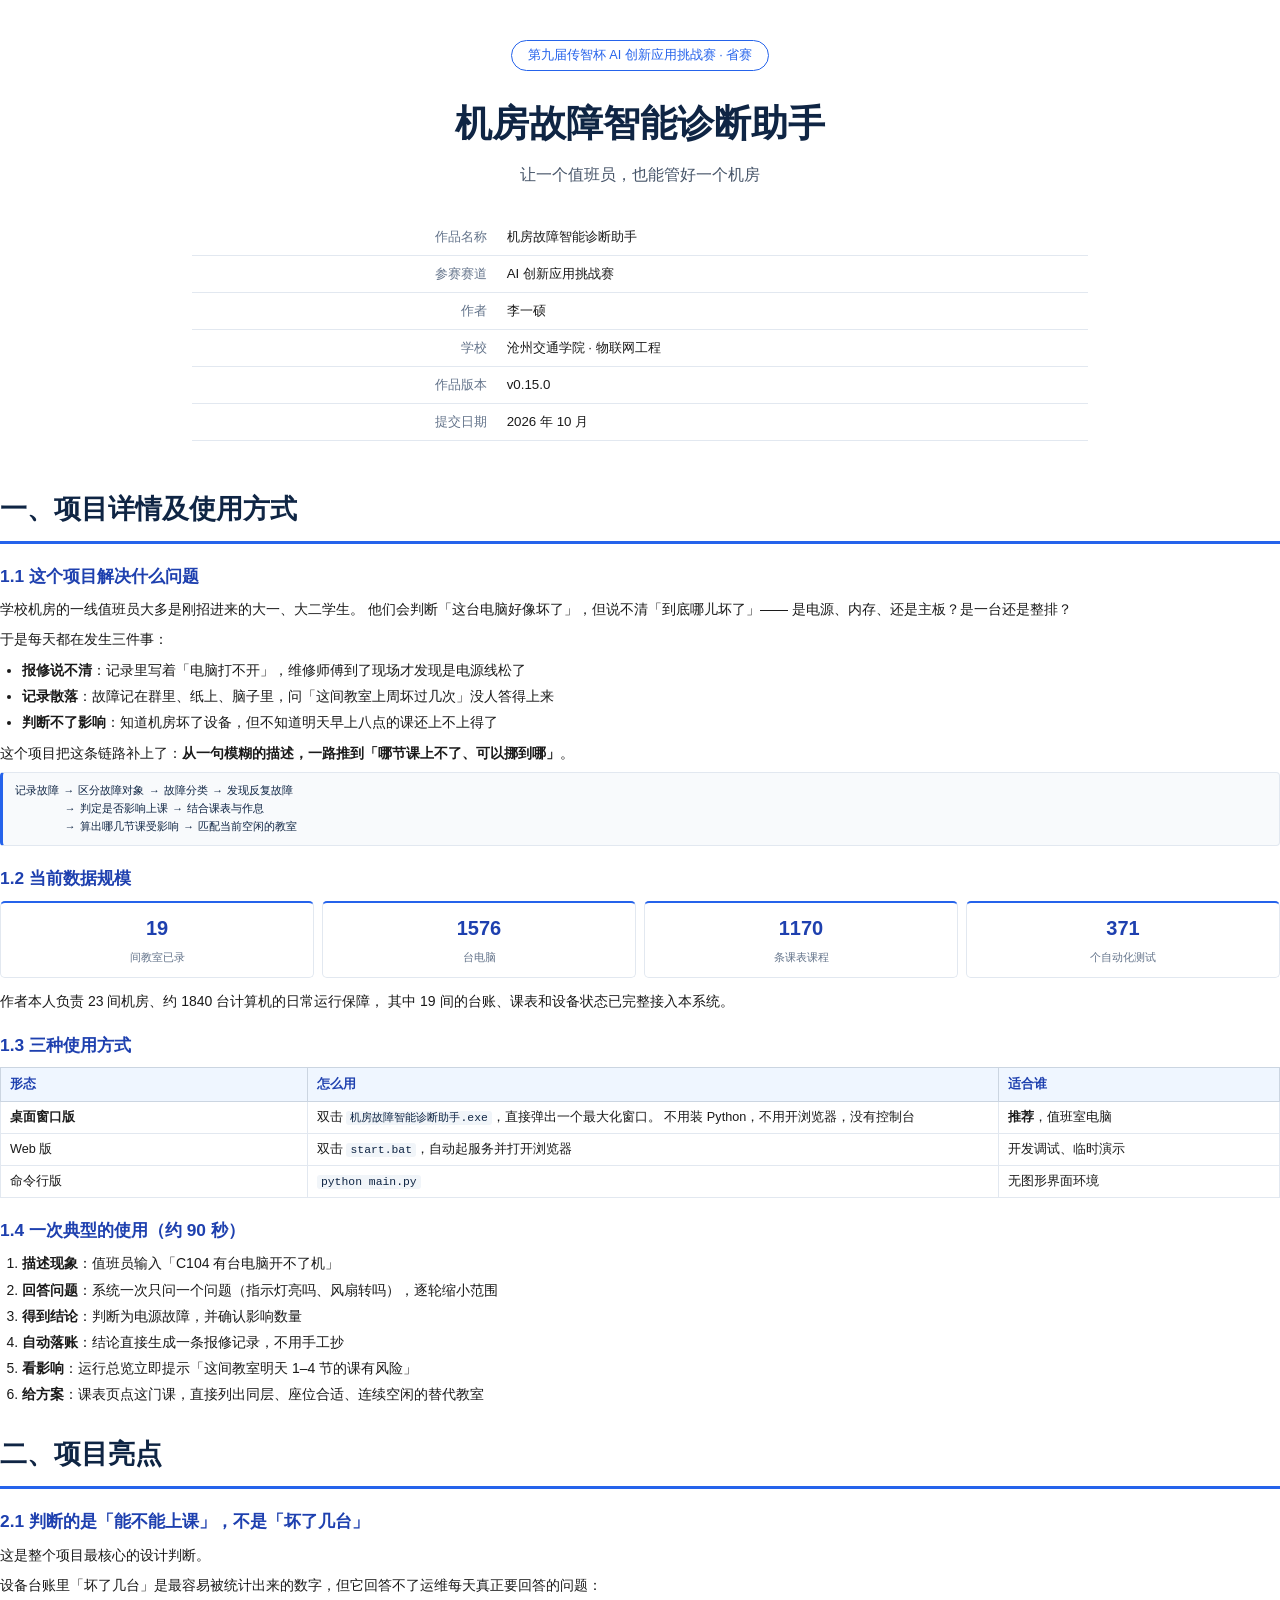
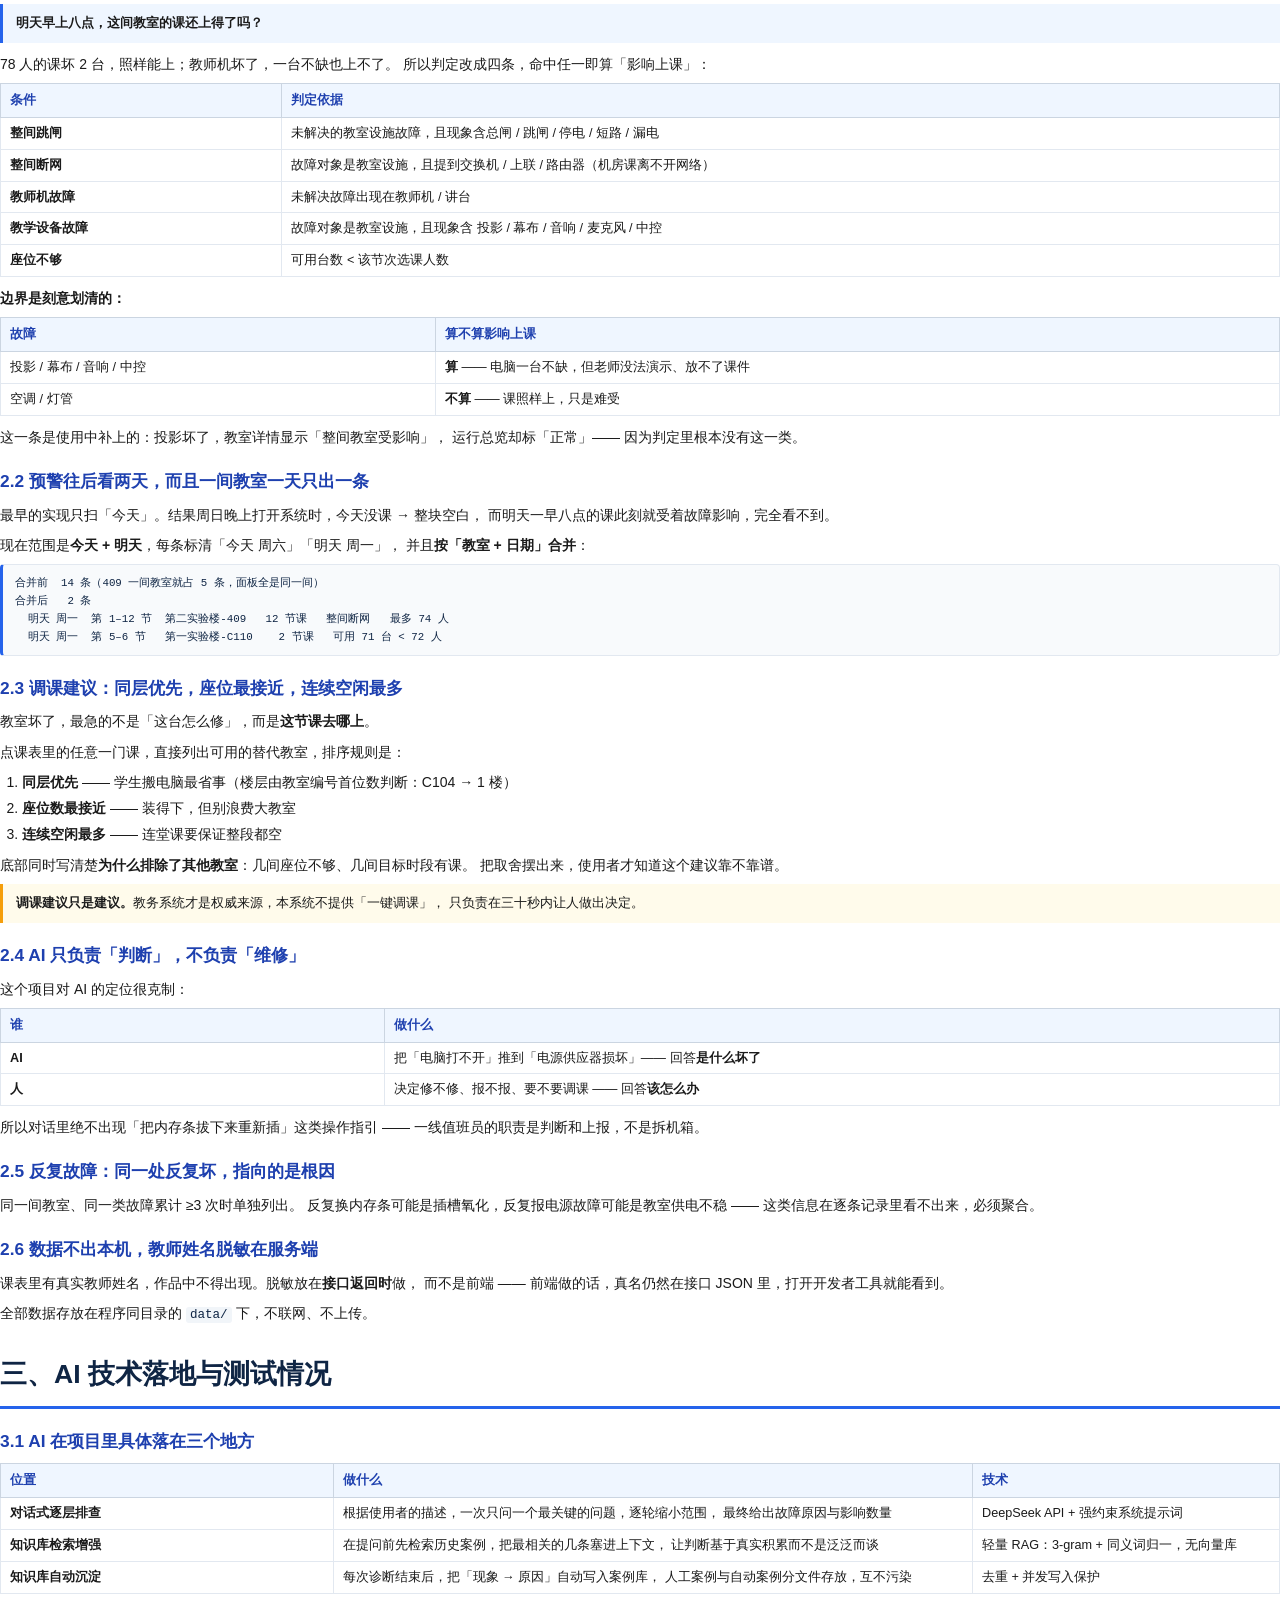
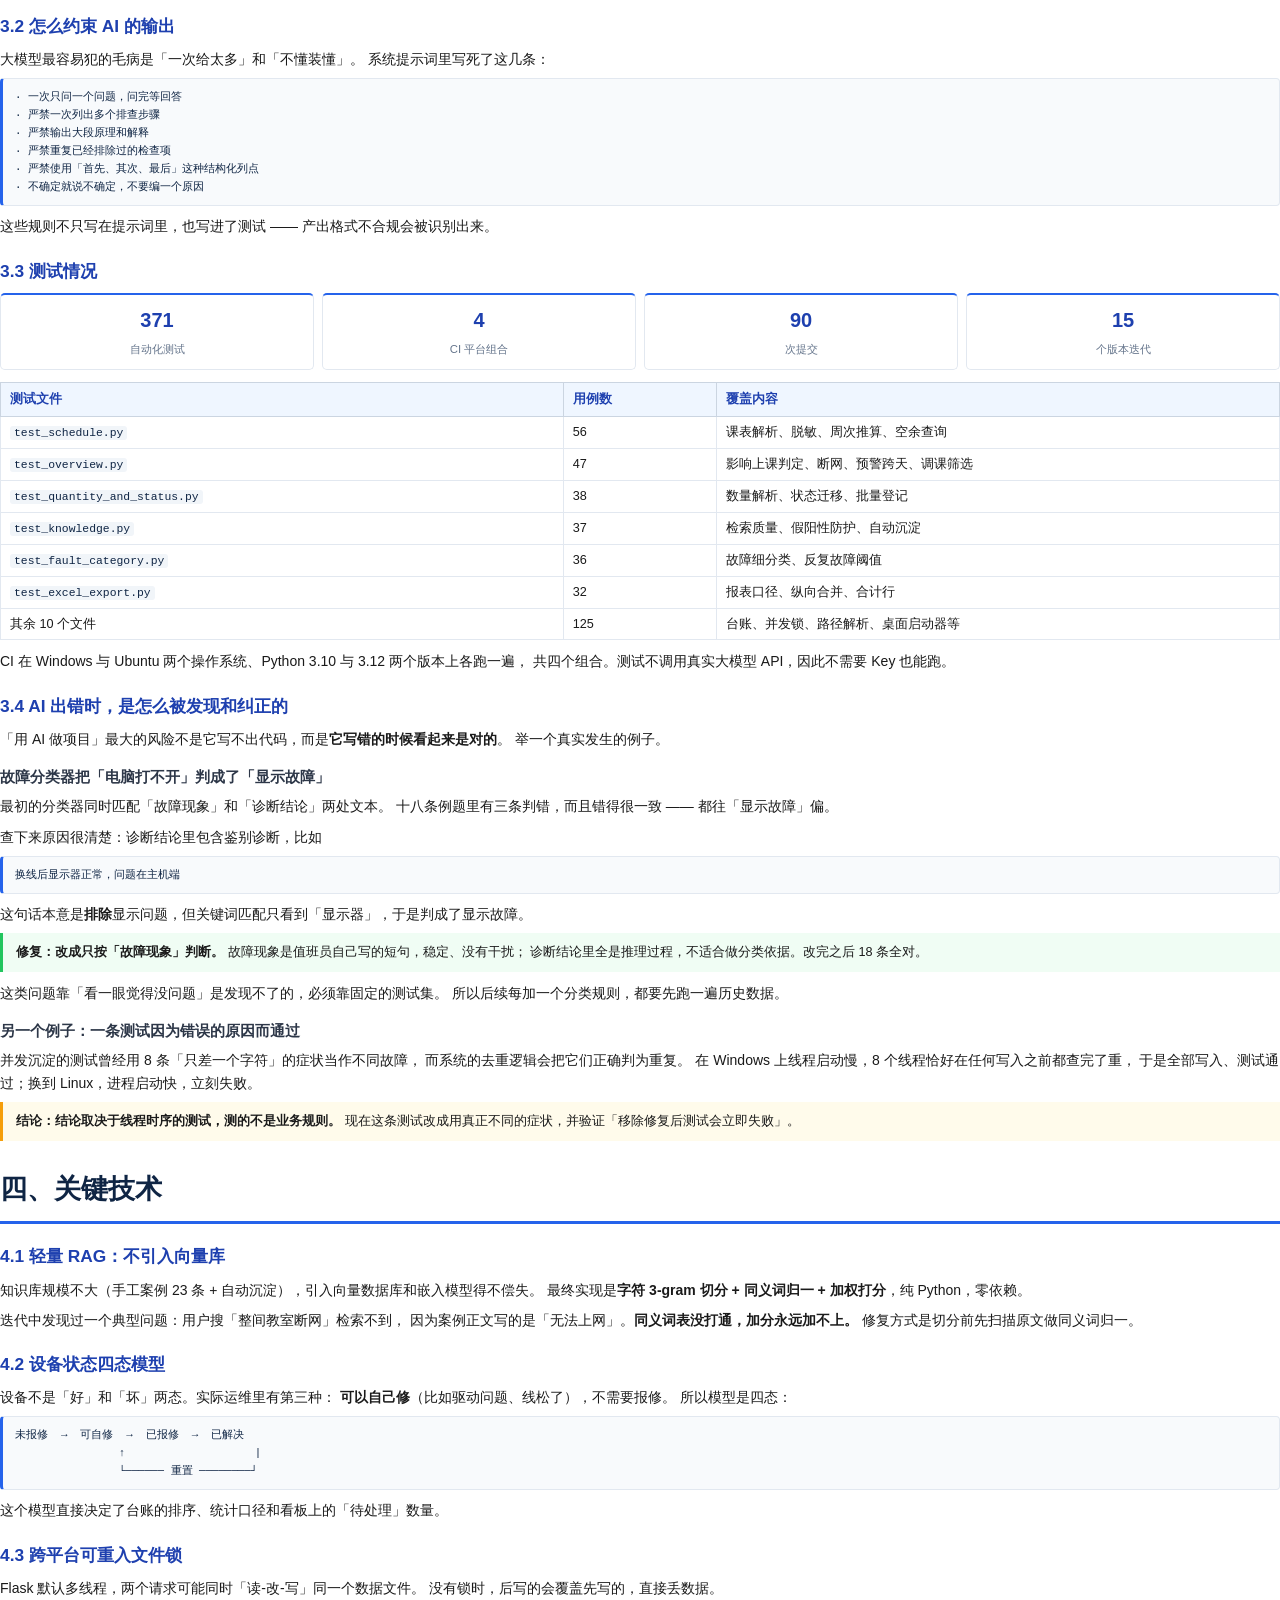
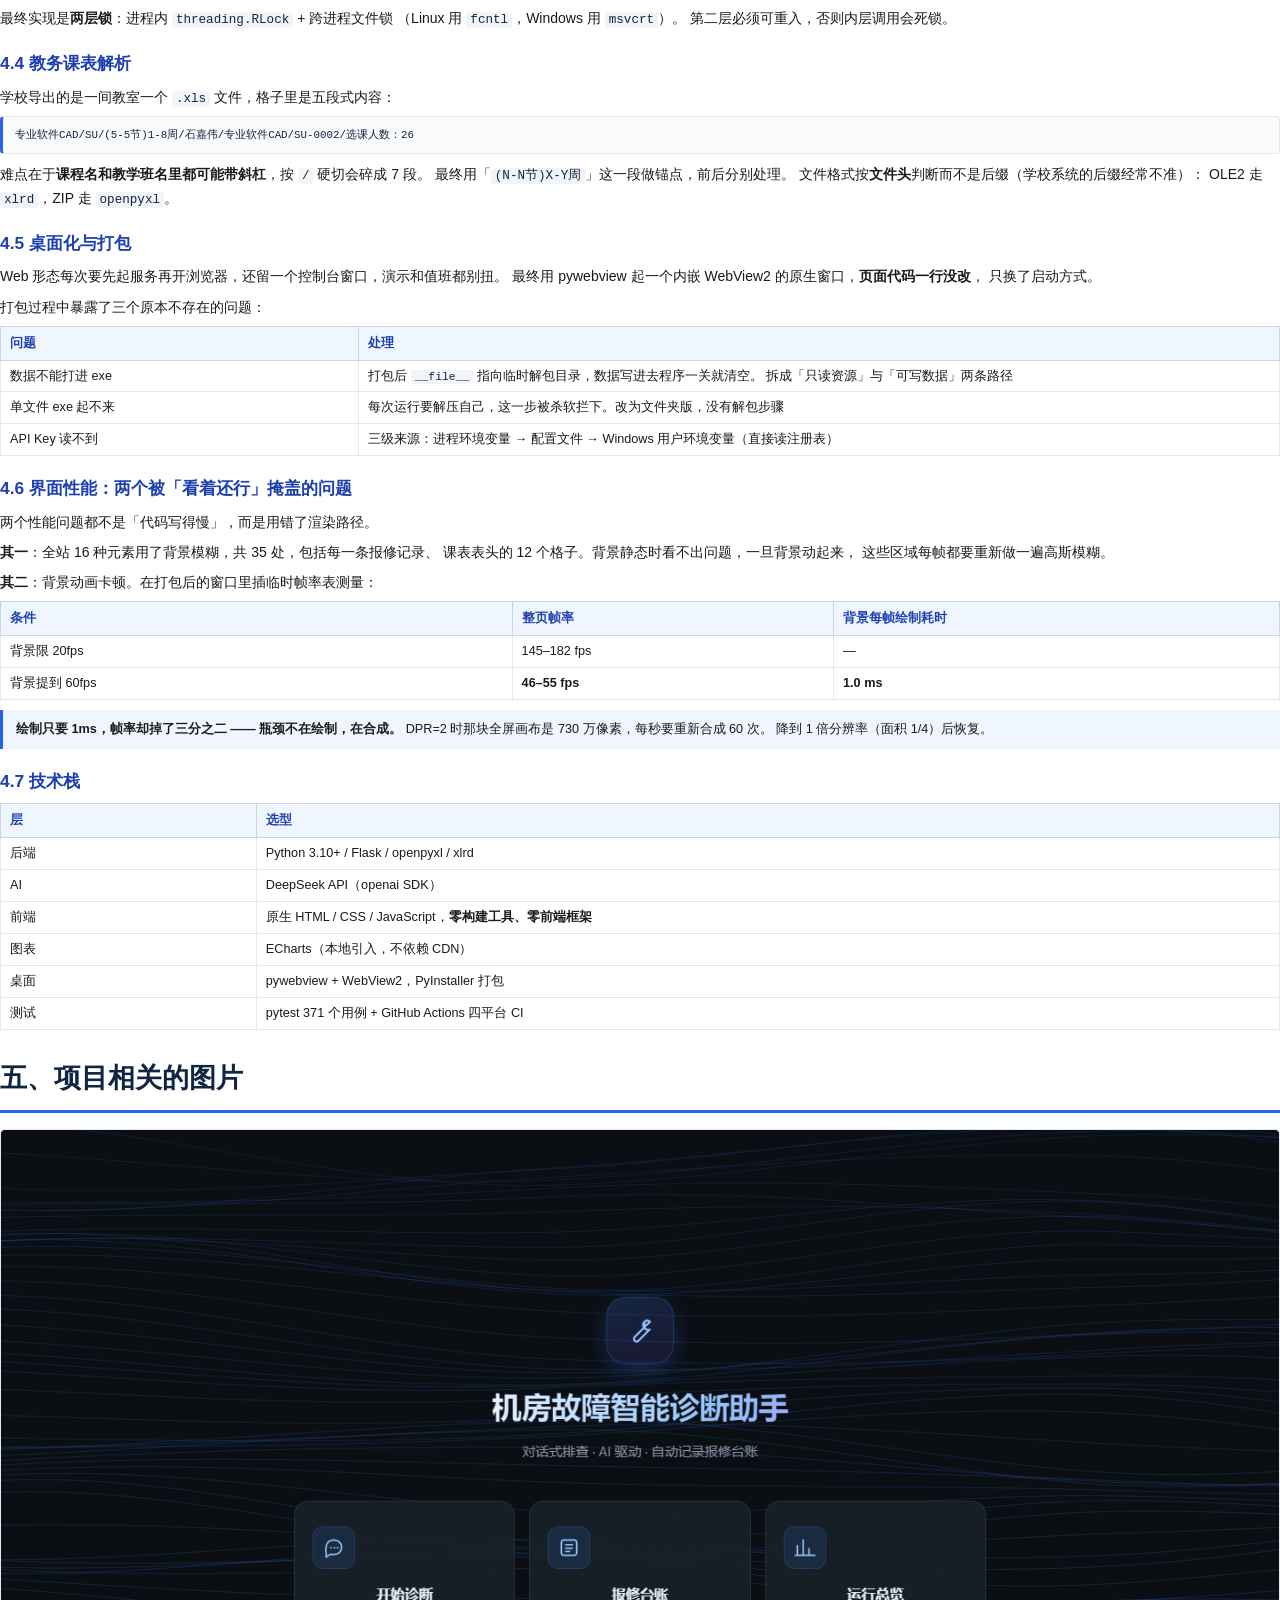
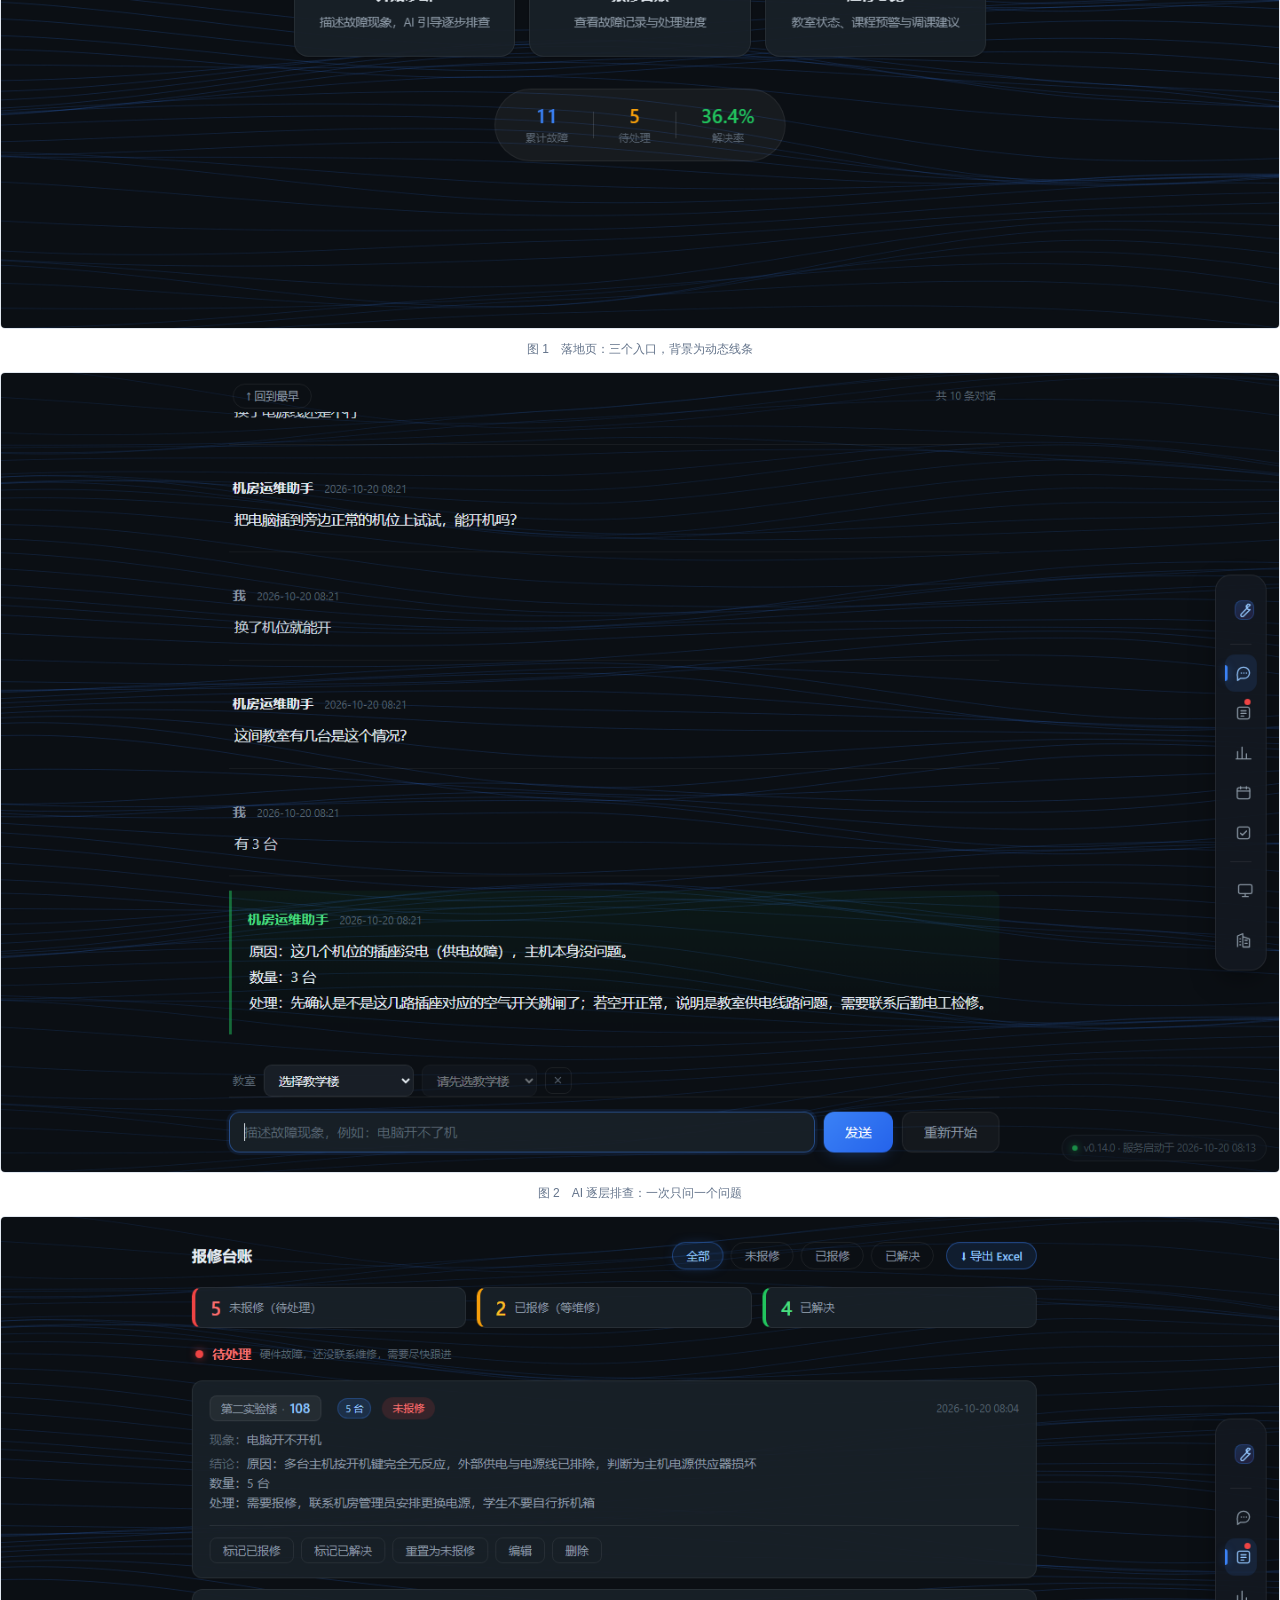
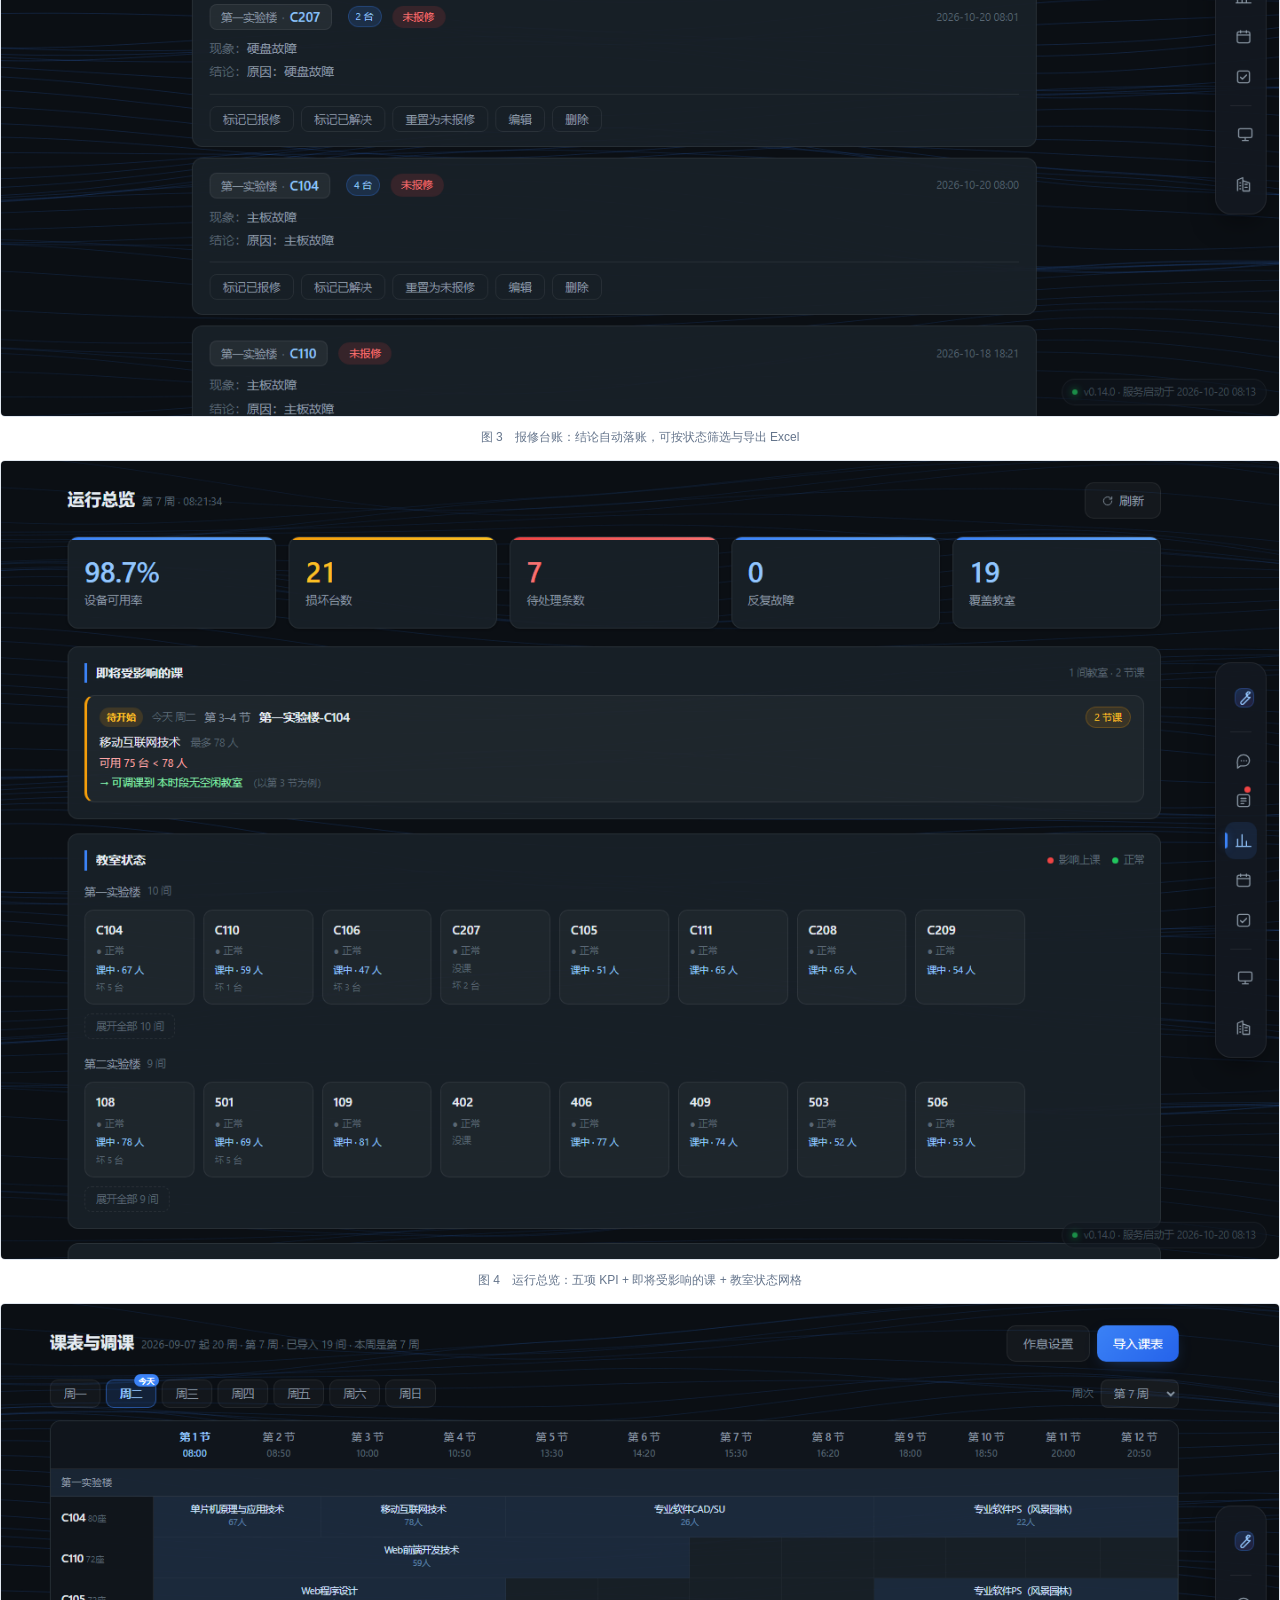
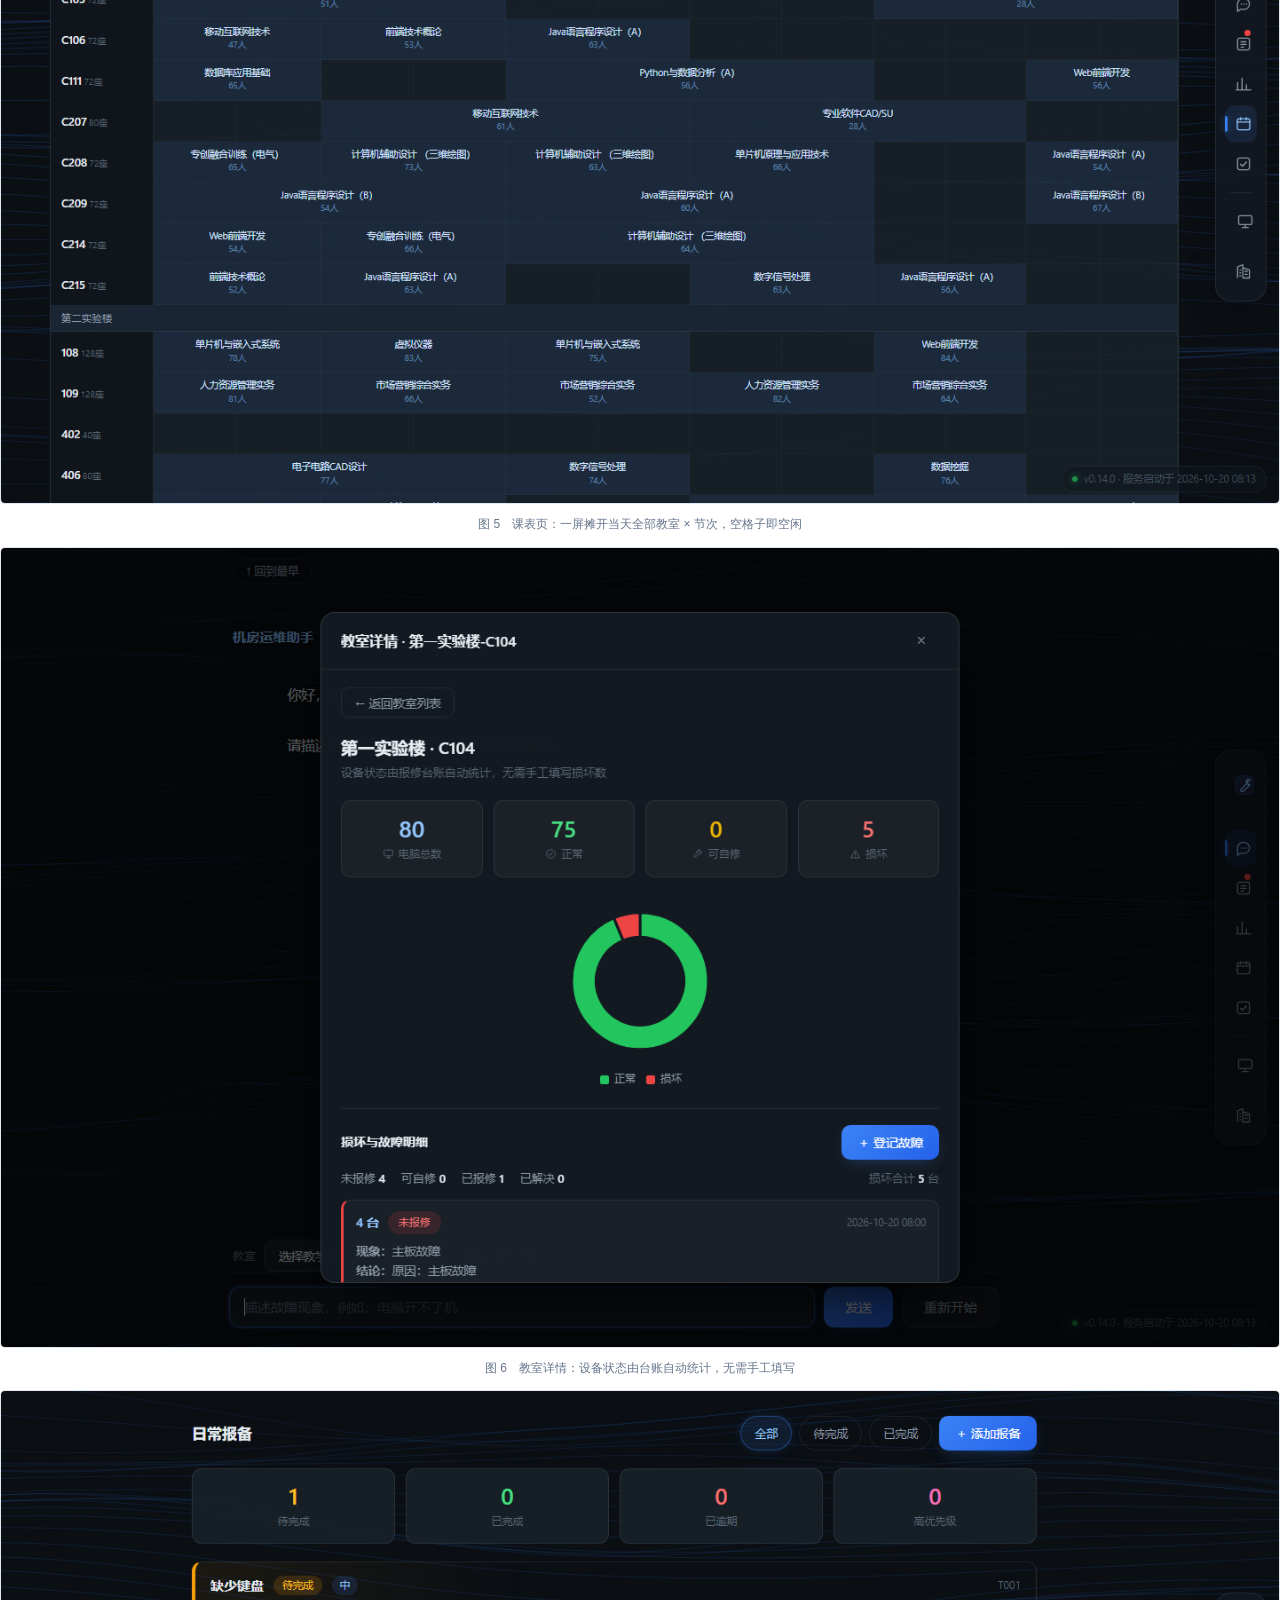
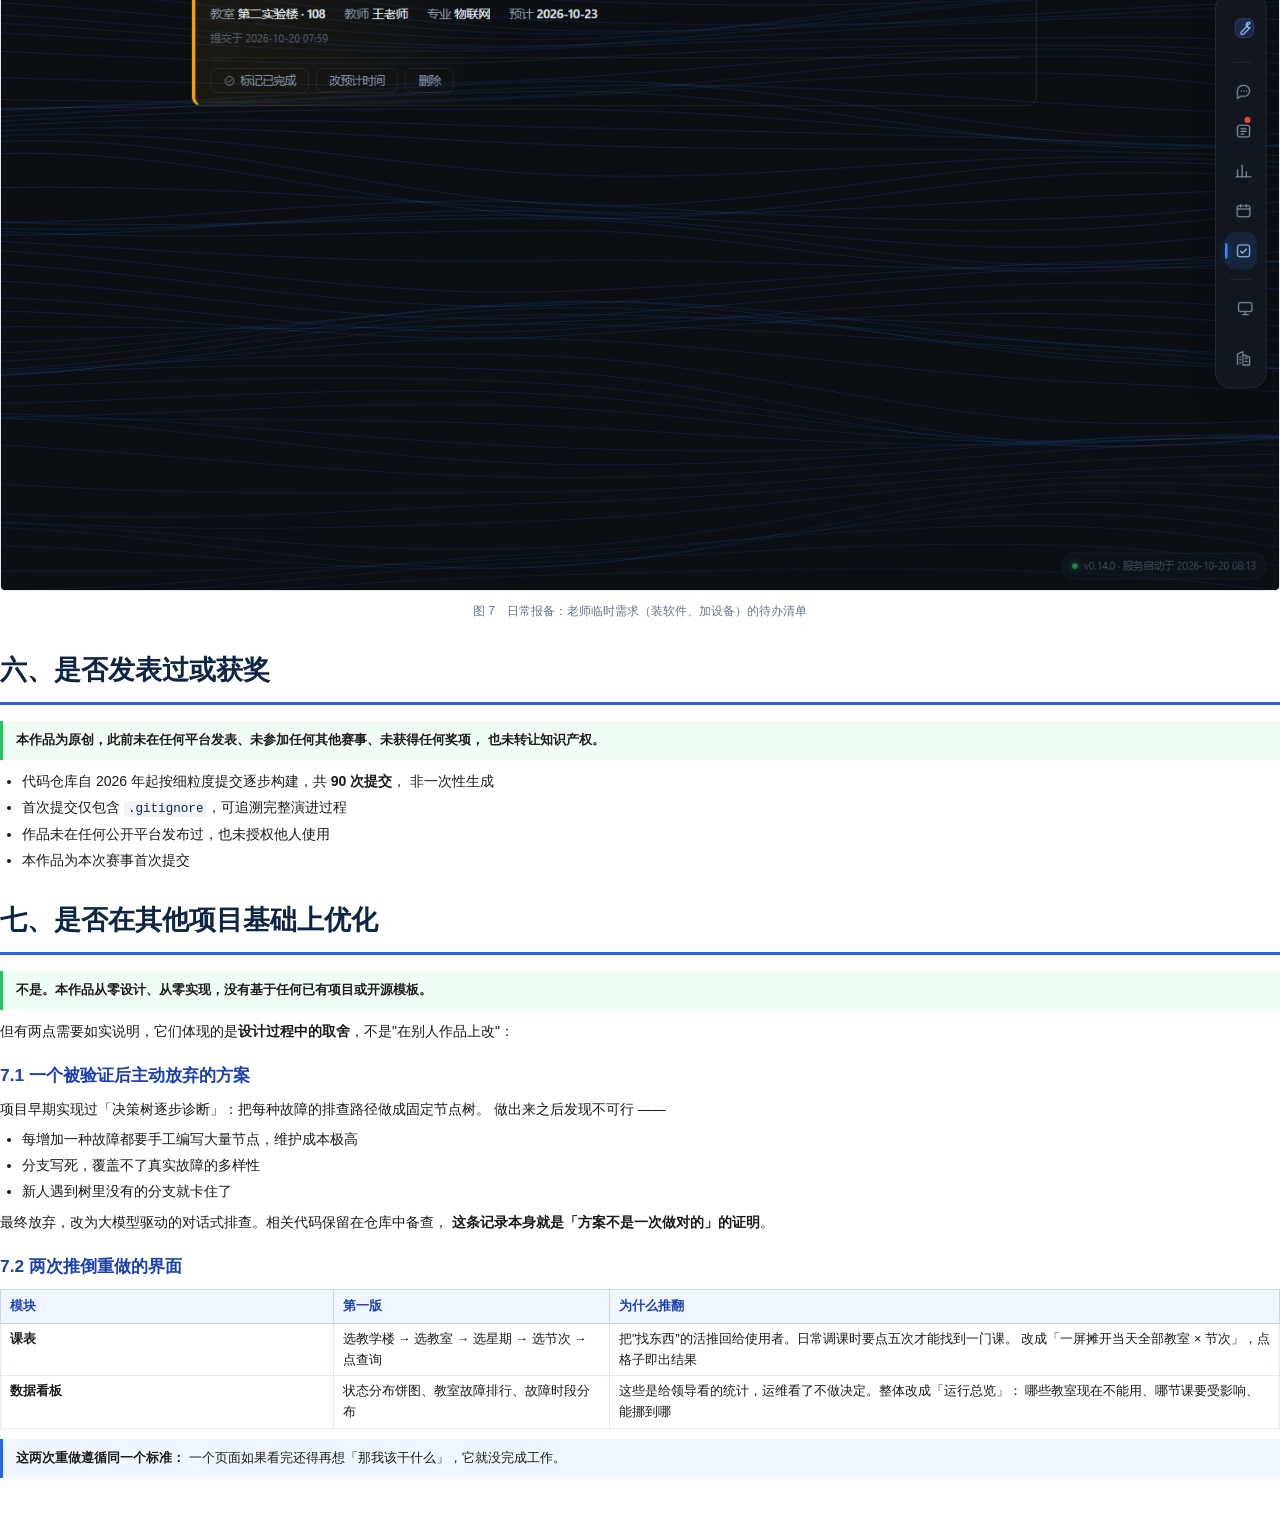
==== commit 707e0705: "fix: 教学设备故障（投影/幕布/音响/中控）现在算影响上课 现象：C209 有一条「投影仪无信号」，教室详情显示「教室设施故障 1 项 —— 电脑本身未损坏，但整间教室受影响」，但运行总览该教室仍" ====
--- a/docs/作品介绍文档.html
+++ b/docs/作品介绍文档.html
@@ -302,11 +302,26 @@
   <tr><td><b>整间跳闸</b></td><td>未解决的教室设施故障，且现象含总闸 / 跳闸 / 停电 / 短路 / 漏电</td></tr>
   <tr><td><b>整间断网</b></td><td>故障对象是教室设施，且提到交换机 / 上联 / 路由器（机房课离不开网络）</td></tr>
   <tr><td><b>教师机故障</b></td><td>未解决故障出现在教师机 / 讲台</td></tr>
+  <tr><td><b>教学设备故障</b></td><td>故障对象是教室设施，且现象含
+      投影 / 幕布 / 音响 / 麦克风 / 中控</td></tr>
   <tr><td><b>座位不够</b></td><td>可用台数 &lt; 该节次选课人数</td></tr>
 </table>
 
 <p>
-空调故障<b>不计入</b> —— 课还能上。这个取舍是刻意的。
+<b>边界是刻意划清的：</b>
+</p>
+
+<table>
+  <tr><th style="width:34%">故障</th><th>算不算影响上课</th></tr>
+  <tr><td>投影 / 幕布 / 音响 / 中控</td>
+      <td><b>算</b> —— 电脑一台不缺，但老师没法演示、放不了课件</td></tr>
+  <tr><td>空调 / 灯管</td>
+      <td><b>不算</b> —— 课照样上，只是难受</td></tr>
+</table>
+
+<p>
+这一条是使用中补上的：投影坏了，教室详情显示「整间教室受影响」，
+运行总览却标「正常」—— 因为判定里根本没有这一类。
 </p>
 
 <h2>2.2 预警往后看两天，而且一间教室一天只出一条</h2>
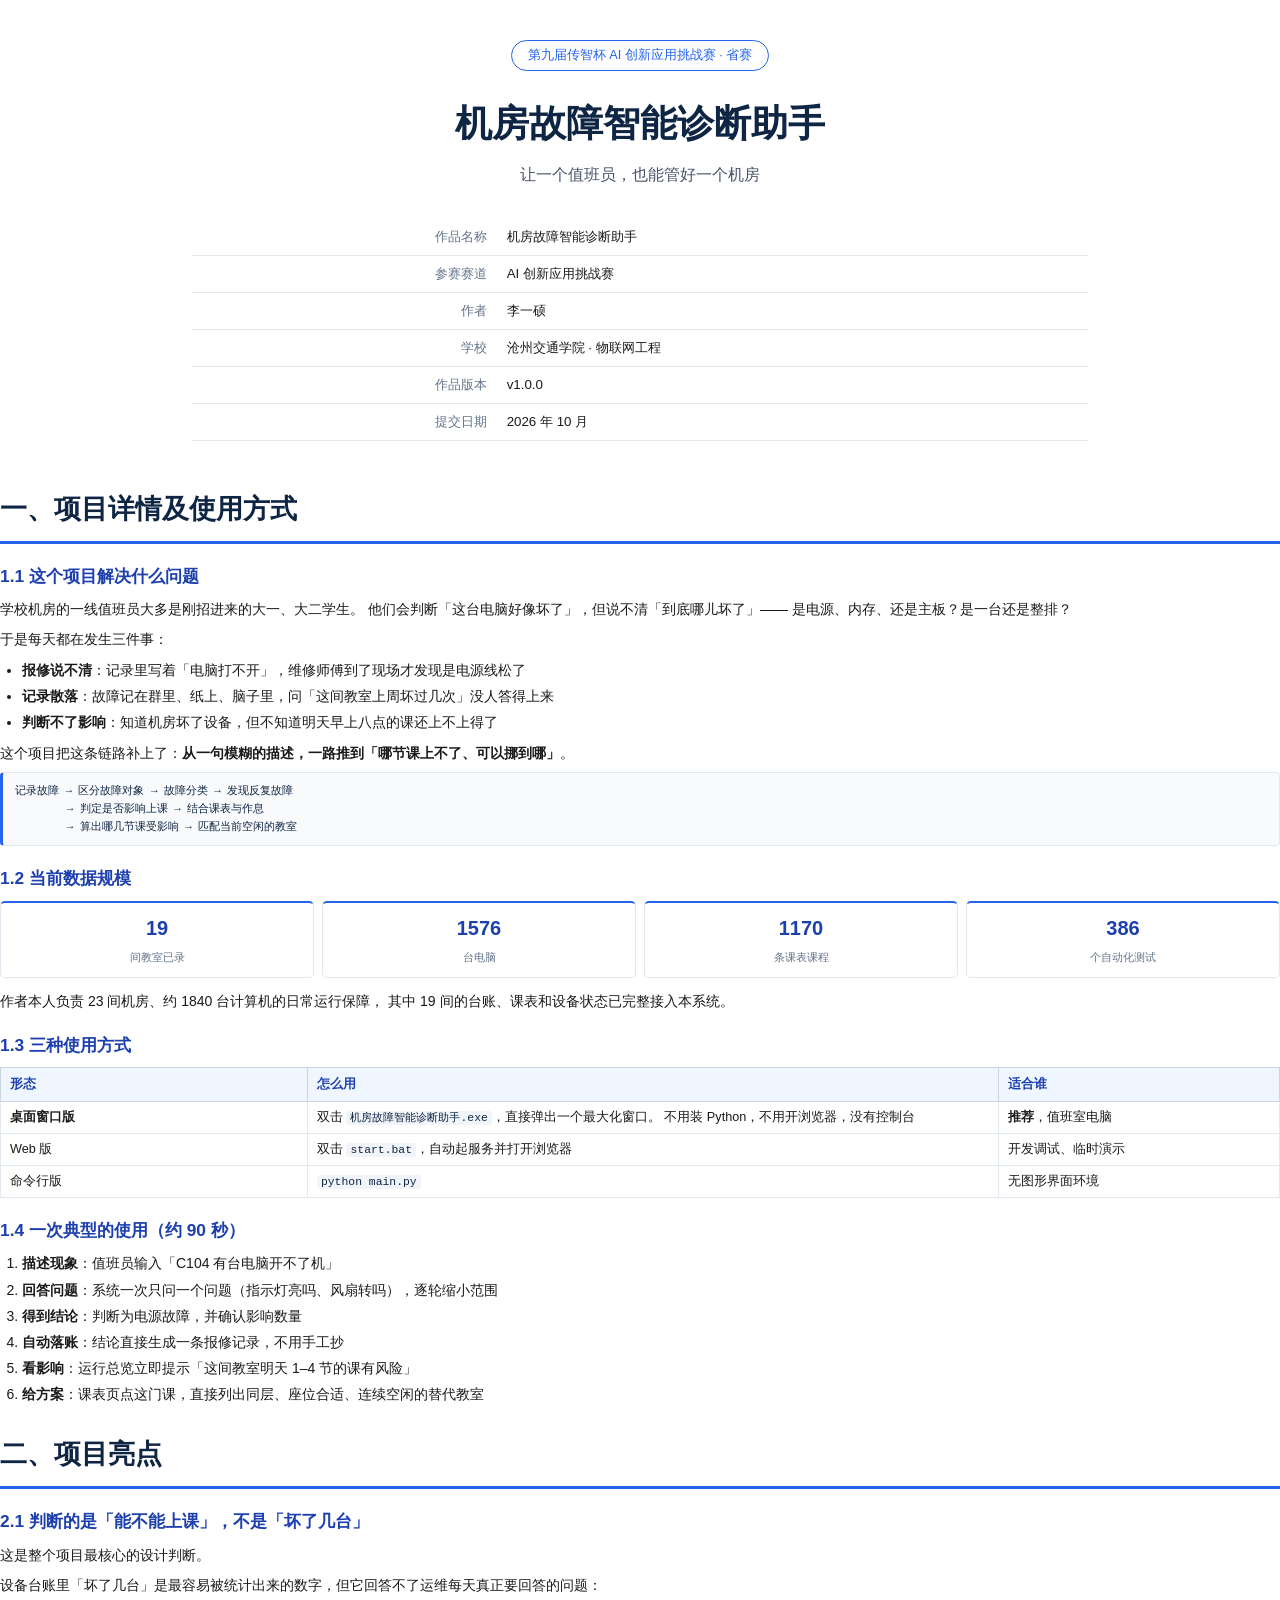
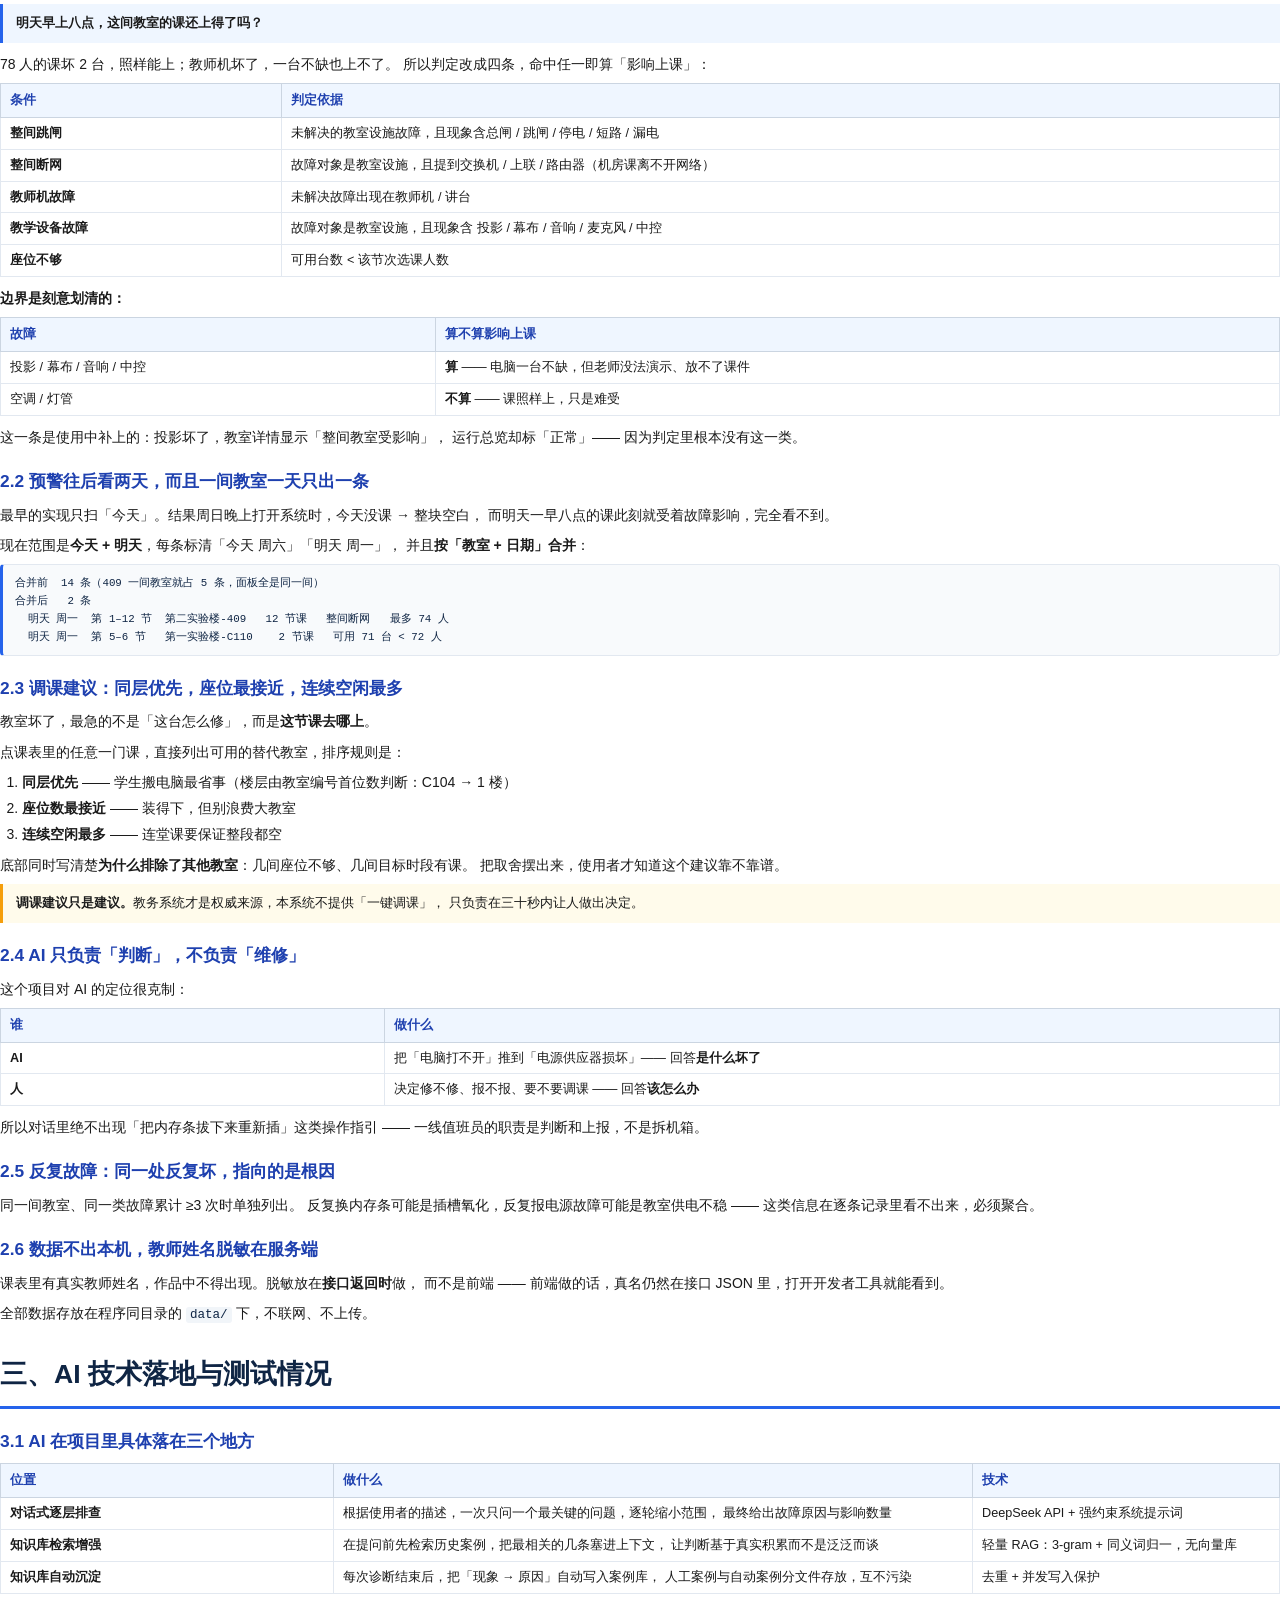
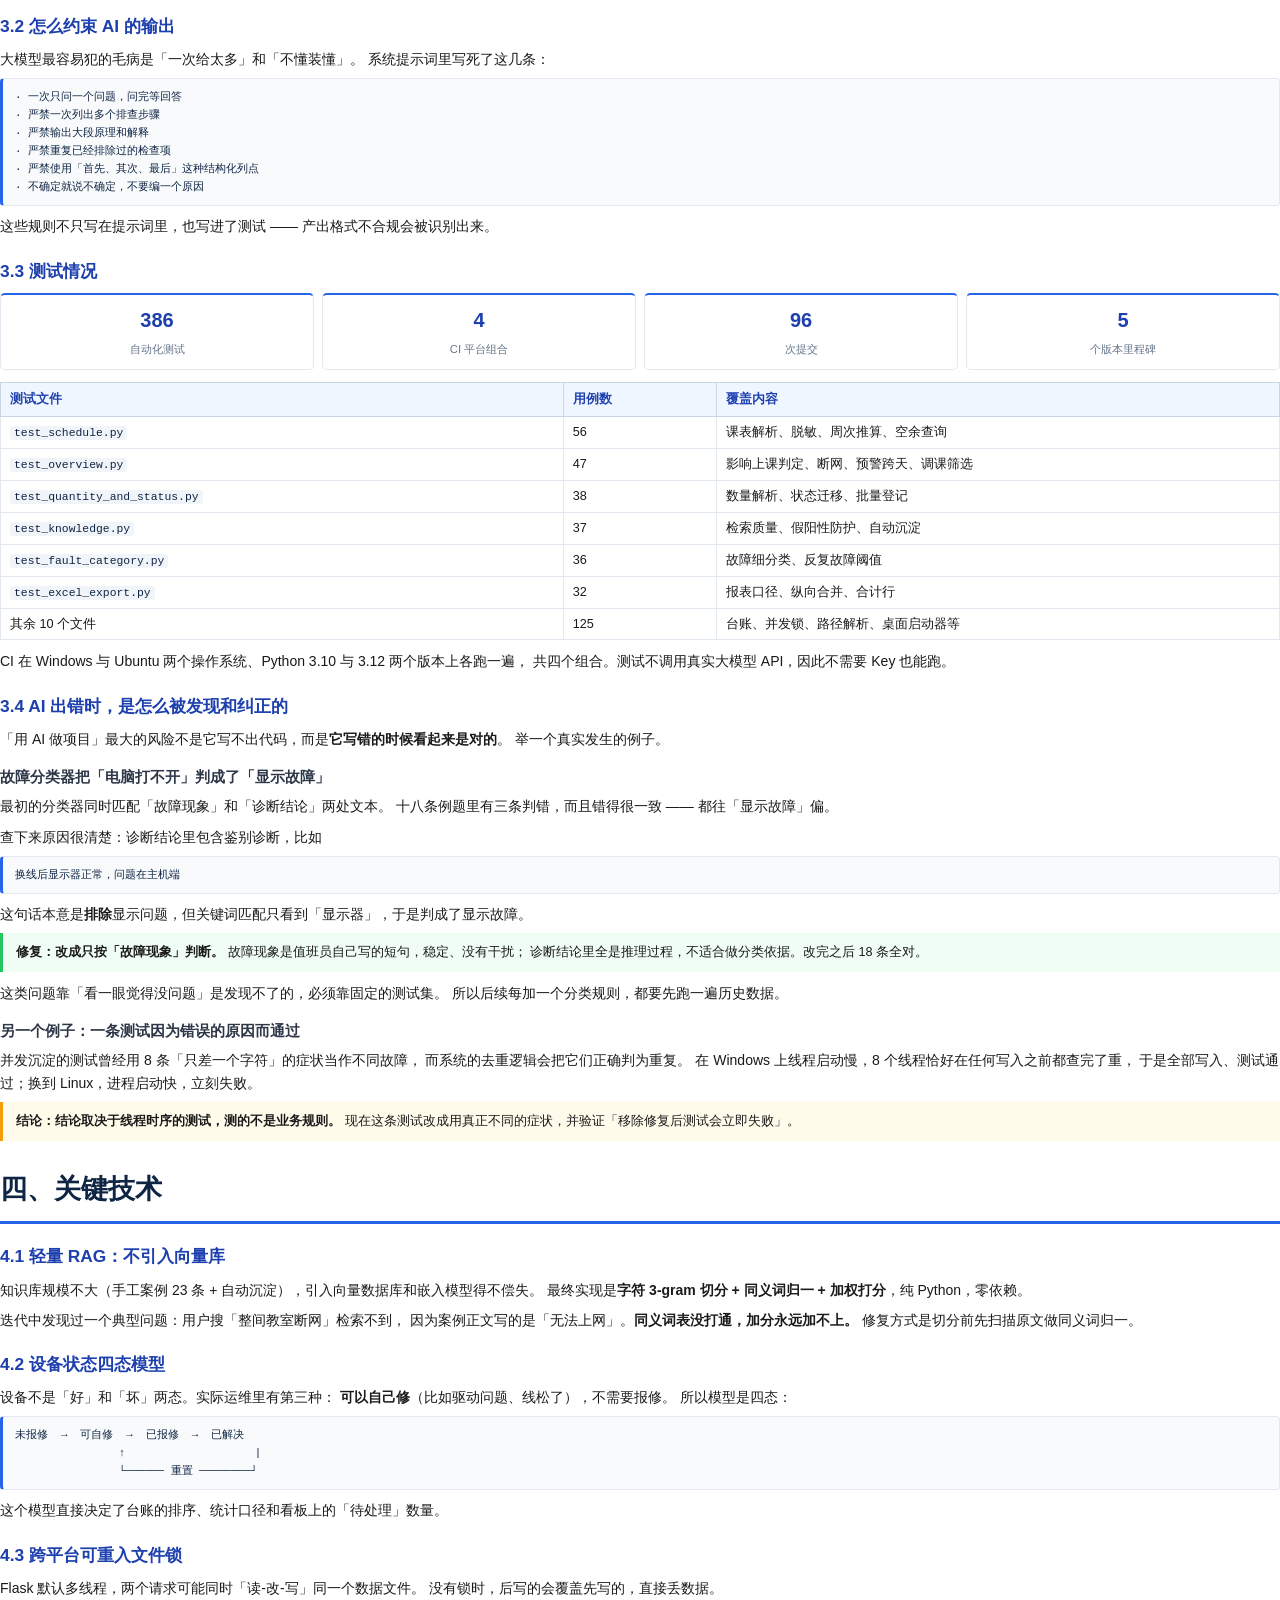
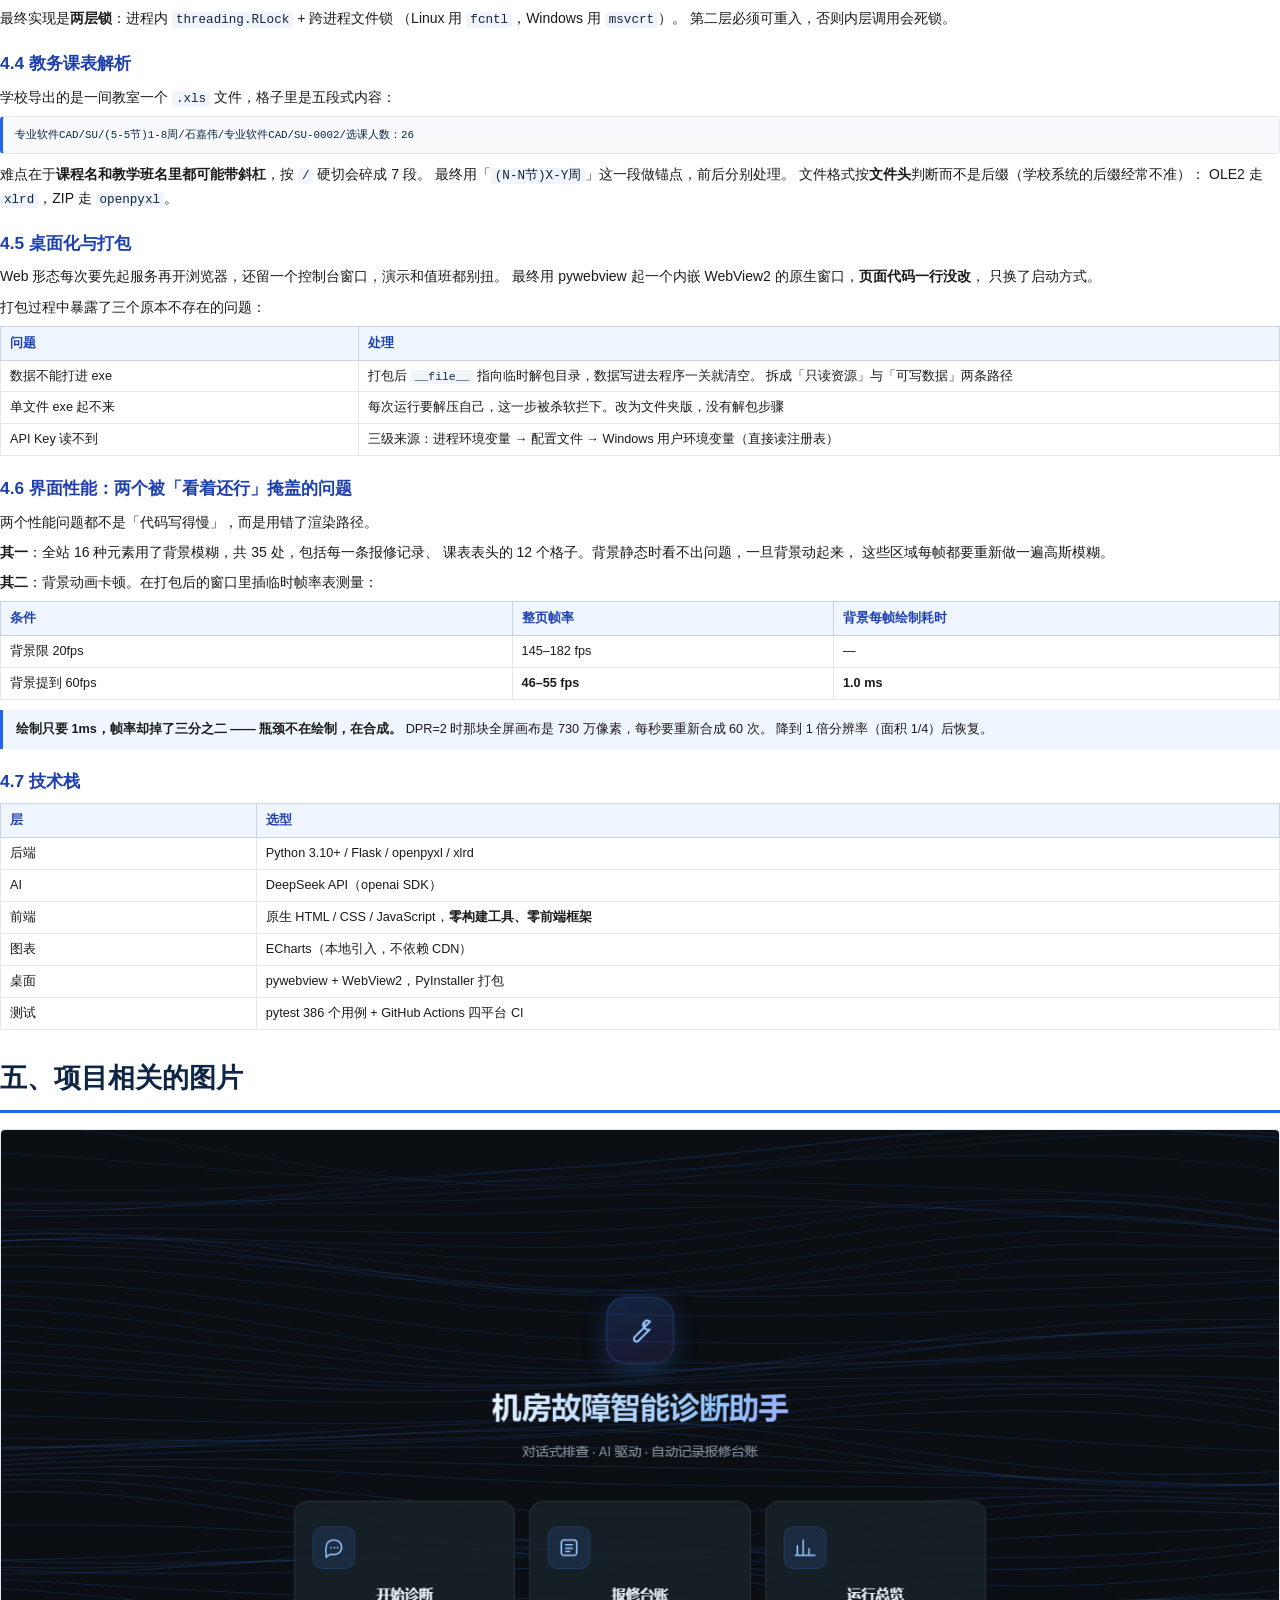
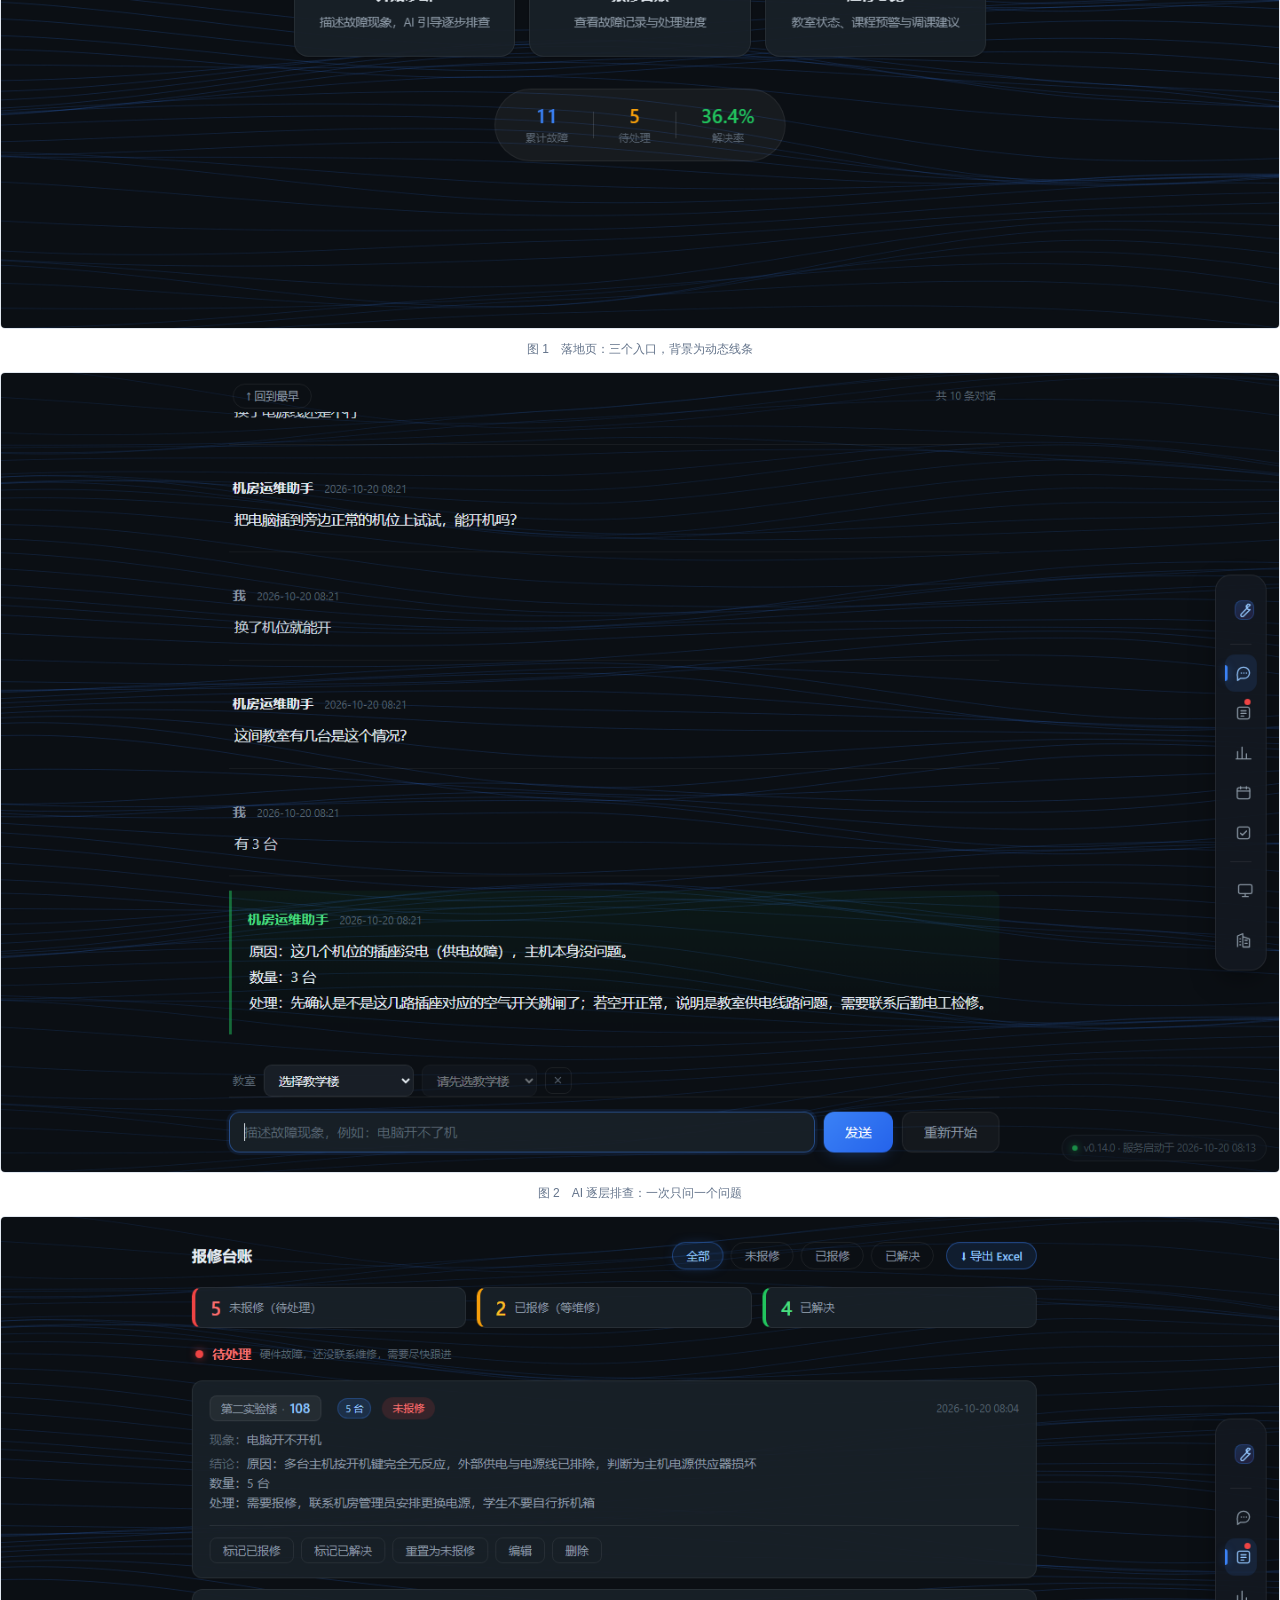
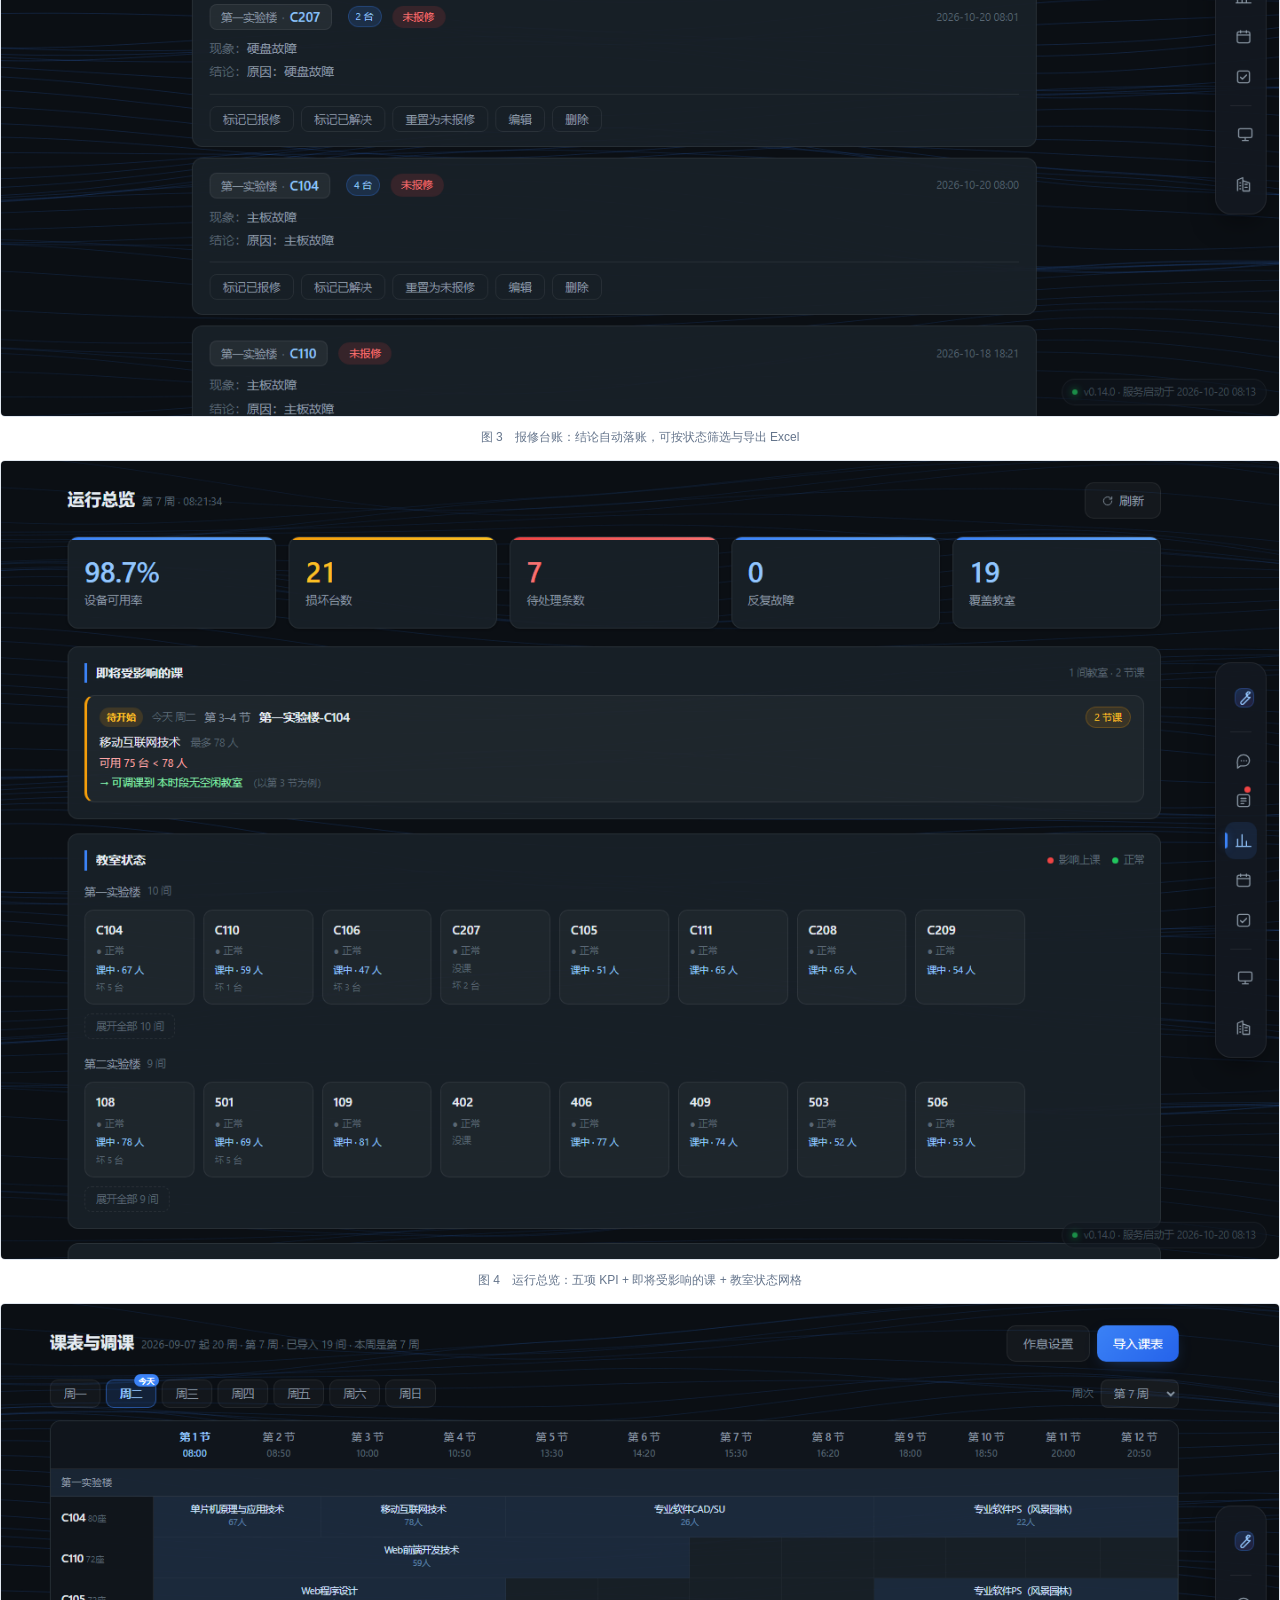
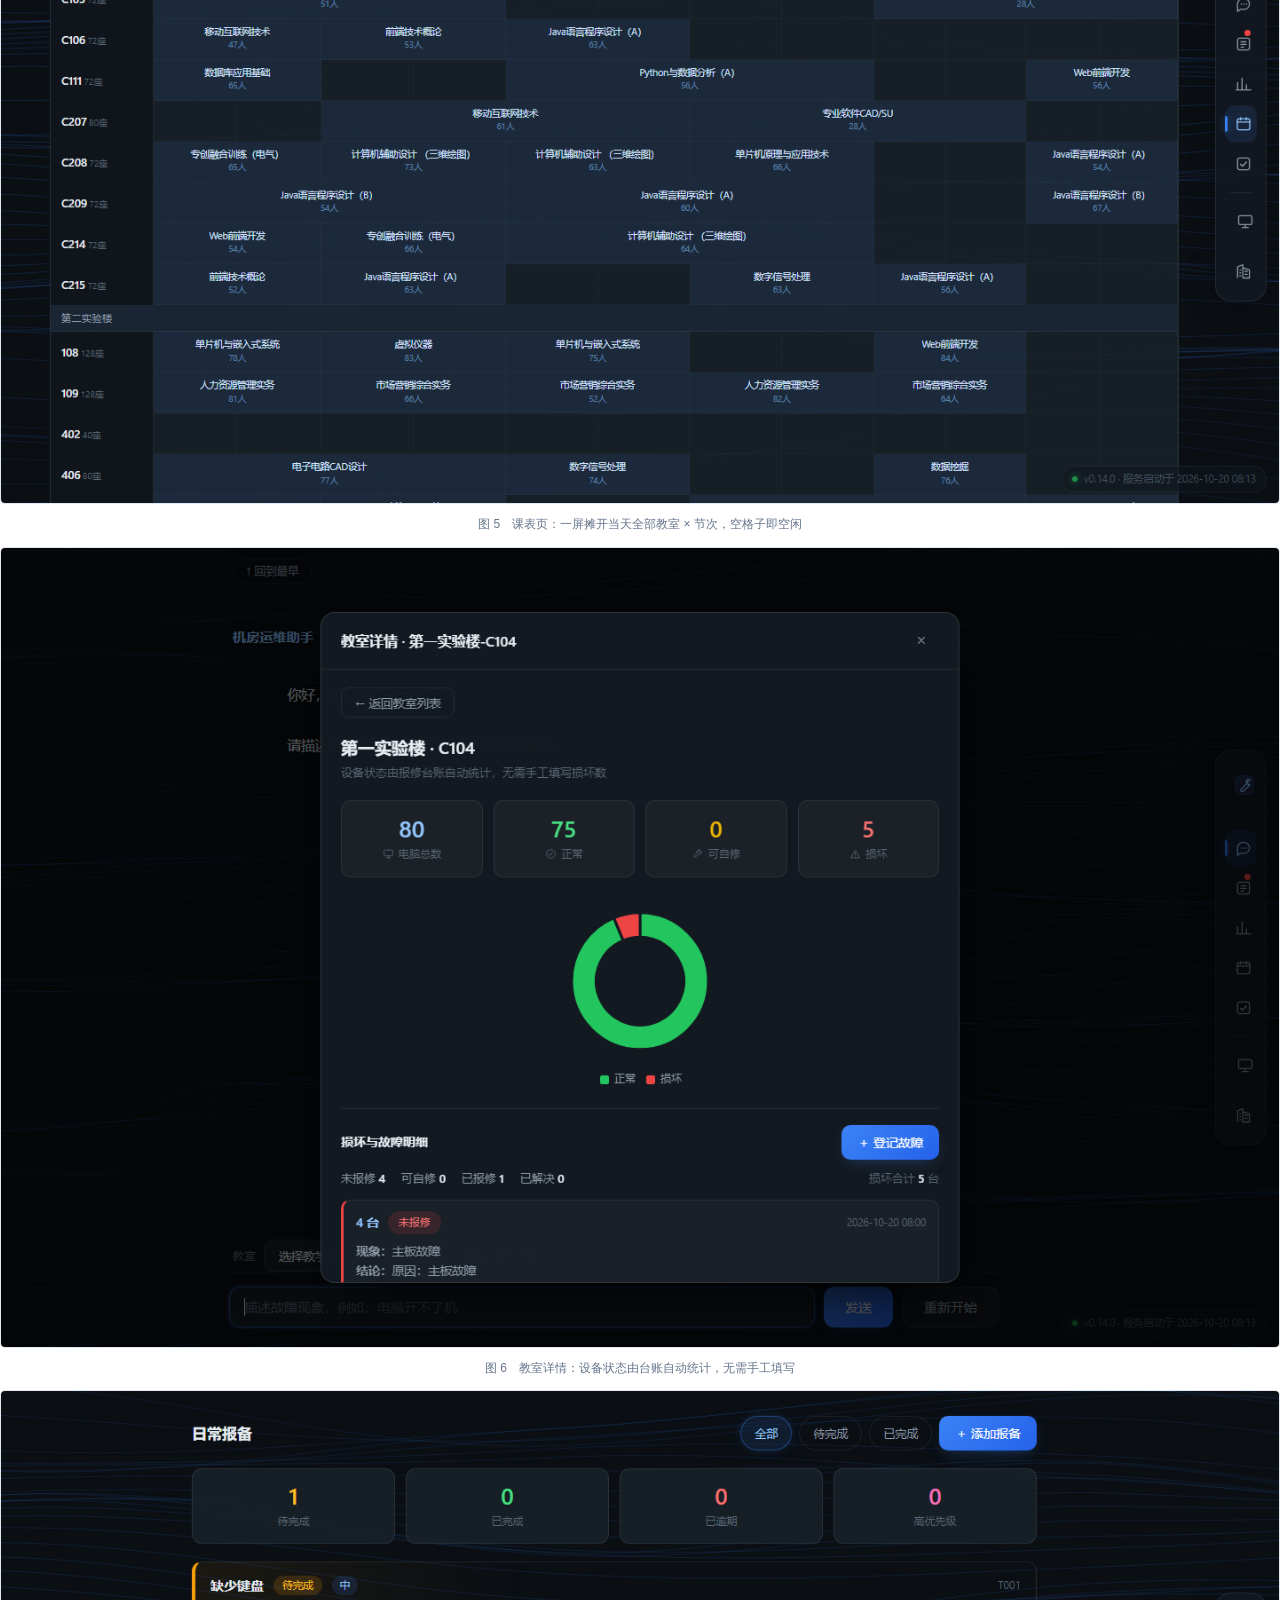
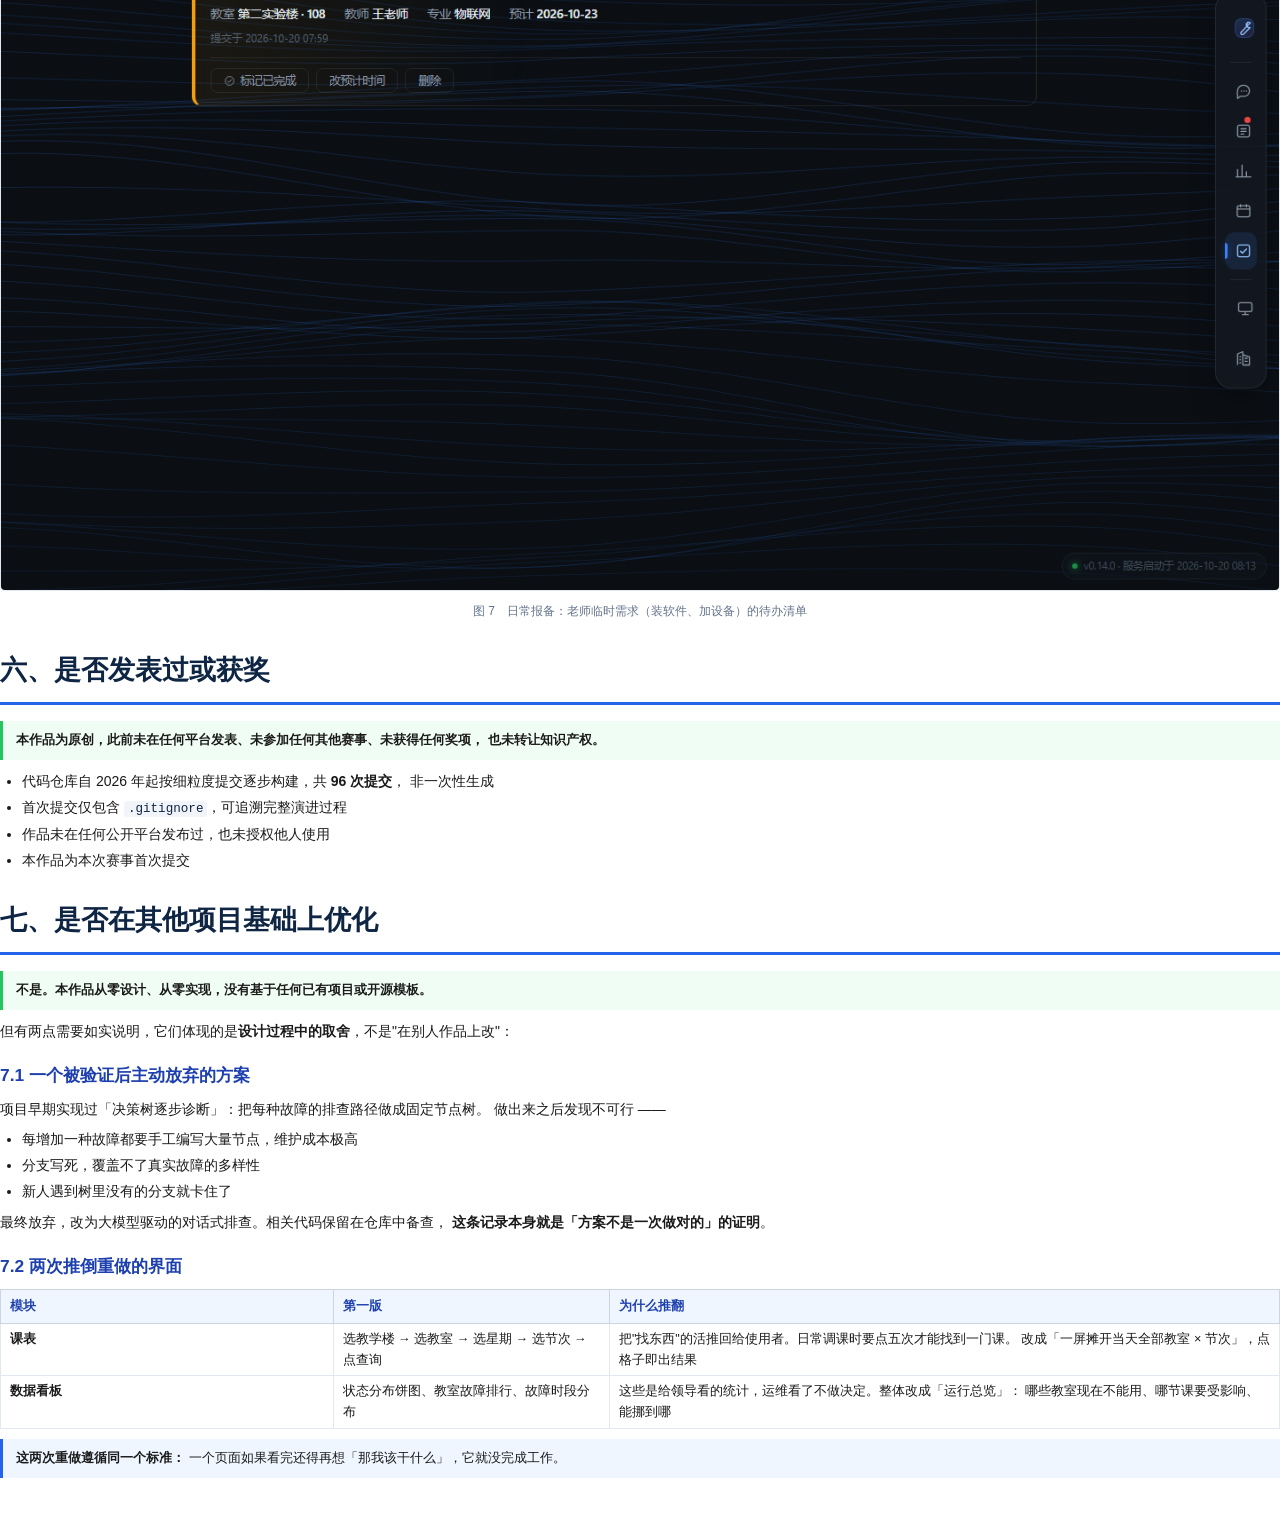
==== commit 80843f1e: "docs: 简化文档体系，版本收敛成 5 个里程碑 一、版本体系：15 个 → 5 个    原来每个功能都 +0.1，一路排到 0.15.0，十五条看着像流水账，看不出主线，   而且 bug 修复" ====
--- a/docs/作品介绍文档.html
+++ b/docs/作品介绍文档.html
@@ -186,7 +186,7 @@
     <tr><td>参赛赛道</td><td>AI 创新应用挑战赛</td></tr>
     <tr><td>作者</td><td>李一硕</td></tr>
     <tr><td>学校</td><td>沧州交通学院 · 物联网工程</td></tr>
-    <tr><td>作品版本</td><td>v0.15.0</td></tr>
+    <tr><td>作品版本</td><td>v1.0.0</td></tr>
     <tr><td>提交日期</td><td>2026 年 10 月</td></tr>
   </table>
 </div>
@@ -228,7 +228,7 @@
   <div class="kpi-box"><b>19</b><span>间教室已录</span></div>
   <div class="kpi-box"><b>1576</b><span>台电脑</span></div>
   <div class="kpi-box"><b>1170</b><span>条课表课程</span></div>
-  <div class="kpi-box"><b>371</b><span>个自动化测试</span></div>
+  <div class="kpi-box"><b>386</b><span>个自动化测试</span></div>
 </div>
 
 <p>
@@ -454,10 +454,10 @@
 <h2>3.3 测试情况</h2>
 
 <div class="kpi-grid">
-  <div class="kpi-box"><b>371</b><span>自动化测试</span></div>
+  <div class="kpi-box"><b>386</b><span>自动化测试</span></div>
   <div class="kpi-box"><b>4</b><span>CI 平台组合</span></div>
-  <div class="kpi-box"><b>90</b><span>次提交</span></div>
-  <div class="kpi-box"><b>15</b><span>个版本迭代</span></div>
+  <div class="kpi-box"><b>96</b><span>次提交</span></div>
+  <div class="kpi-box"><b>5</b><span>个版本里程碑</span></div>
 </div>
 
 <table>
@@ -653,7 +653,7 @@
   <tr><td>前端</td><td>原生 HTML / CSS / JavaScript，<b>零构建工具、零前端框架</b></td></tr>
   <tr><td>图表</td><td>ECharts（本地引入，不依赖 CDN）</td></tr>
   <tr><td>桌面</td><td>pywebview + WebView2，PyInstaller 打包</td></tr>
-  <tr><td>测试</td><td>pytest 371 个用例 + GitHub Actions 四平台 CI</td></tr>
+  <tr><td>测试</td><td>pytest 386 个用例 + GitHub Actions 四平台 CI</td></tr>
 </table>
 
 <div class="pagebreak"></div>
@@ -711,7 +711,7 @@
 </div>
 
 <ul>
-  <li>代码仓库自 2026 年起按细粒度提交逐步构建，共 <b>90 次提交</b>，
+  <li>代码仓库自 2026 年起按细粒度提交逐步构建，共 <b>96 次提交</b>，
       非一次性生成</li>
   <li>首次提交仅包含 <code>.gitignore</code>，可追溯完整演进过程</li>
   <li>作品未在任何公开平台发布过，也未授权他人使用</li>
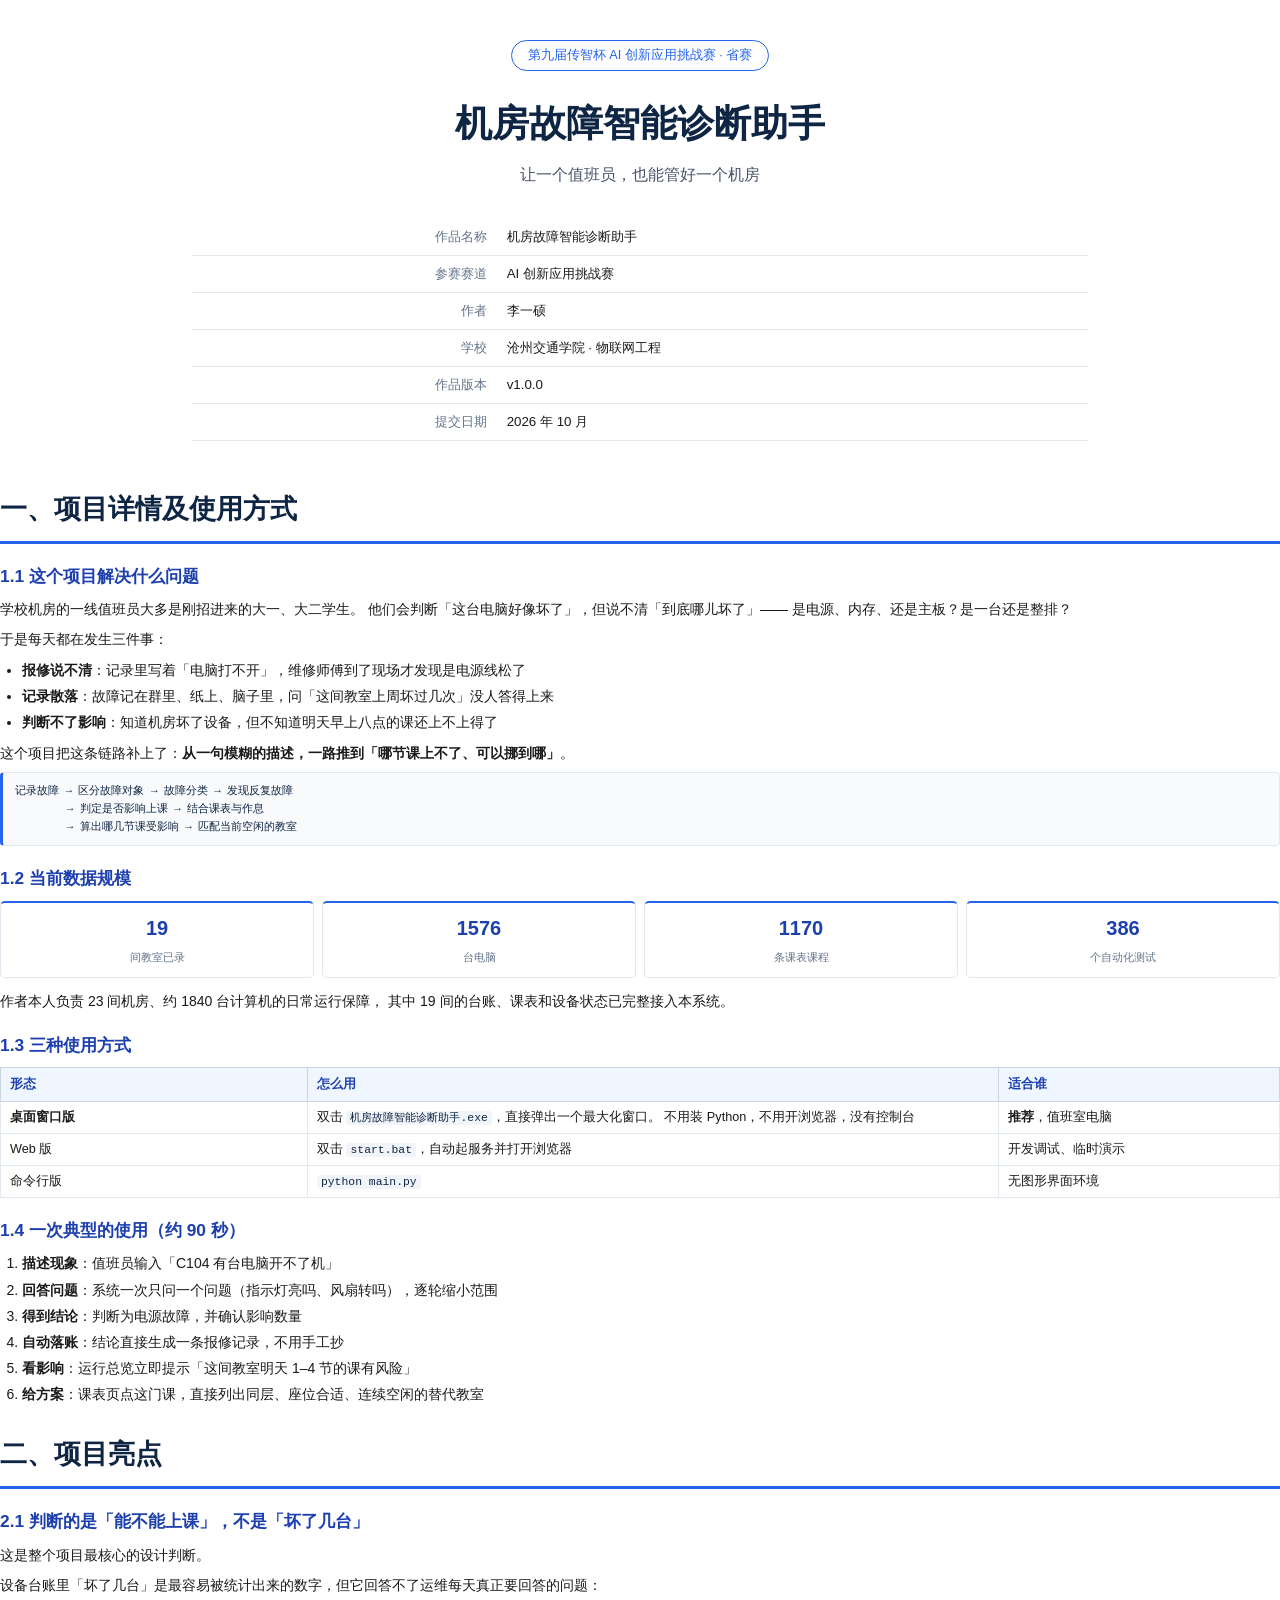
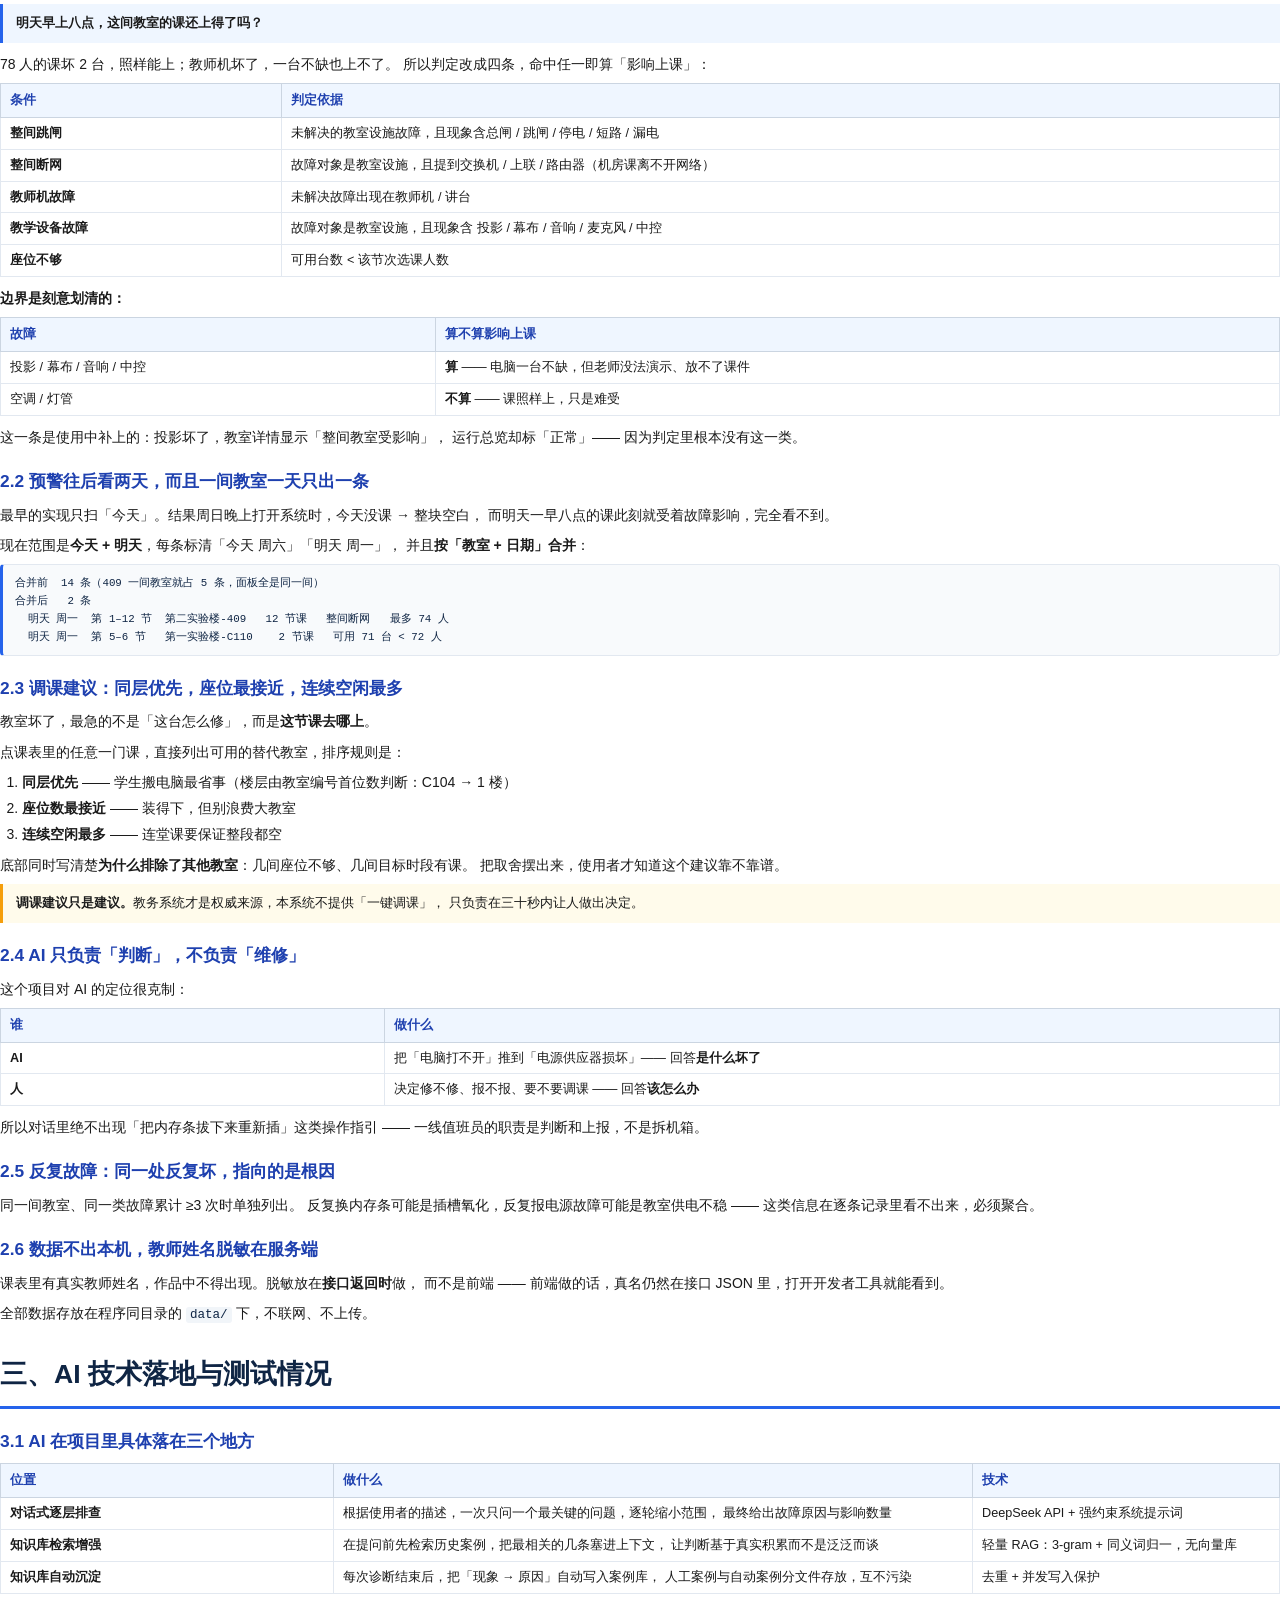
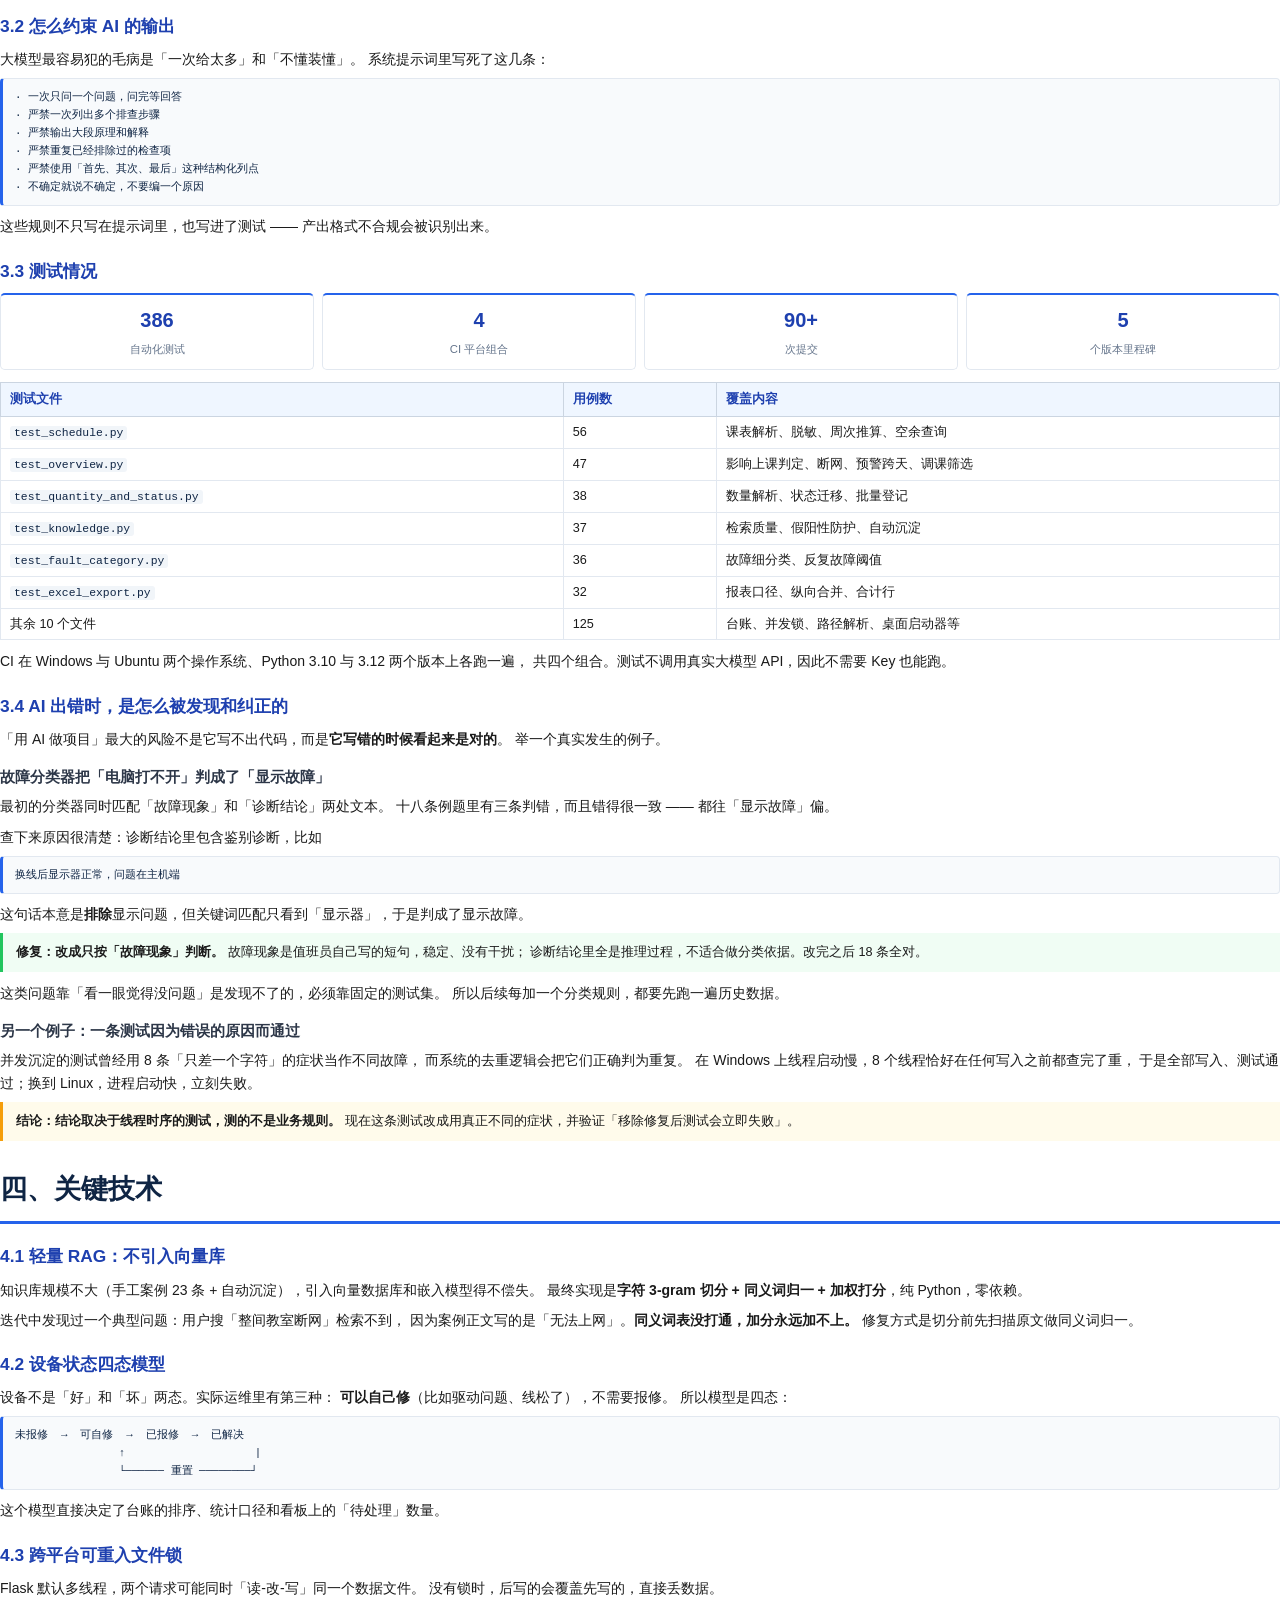
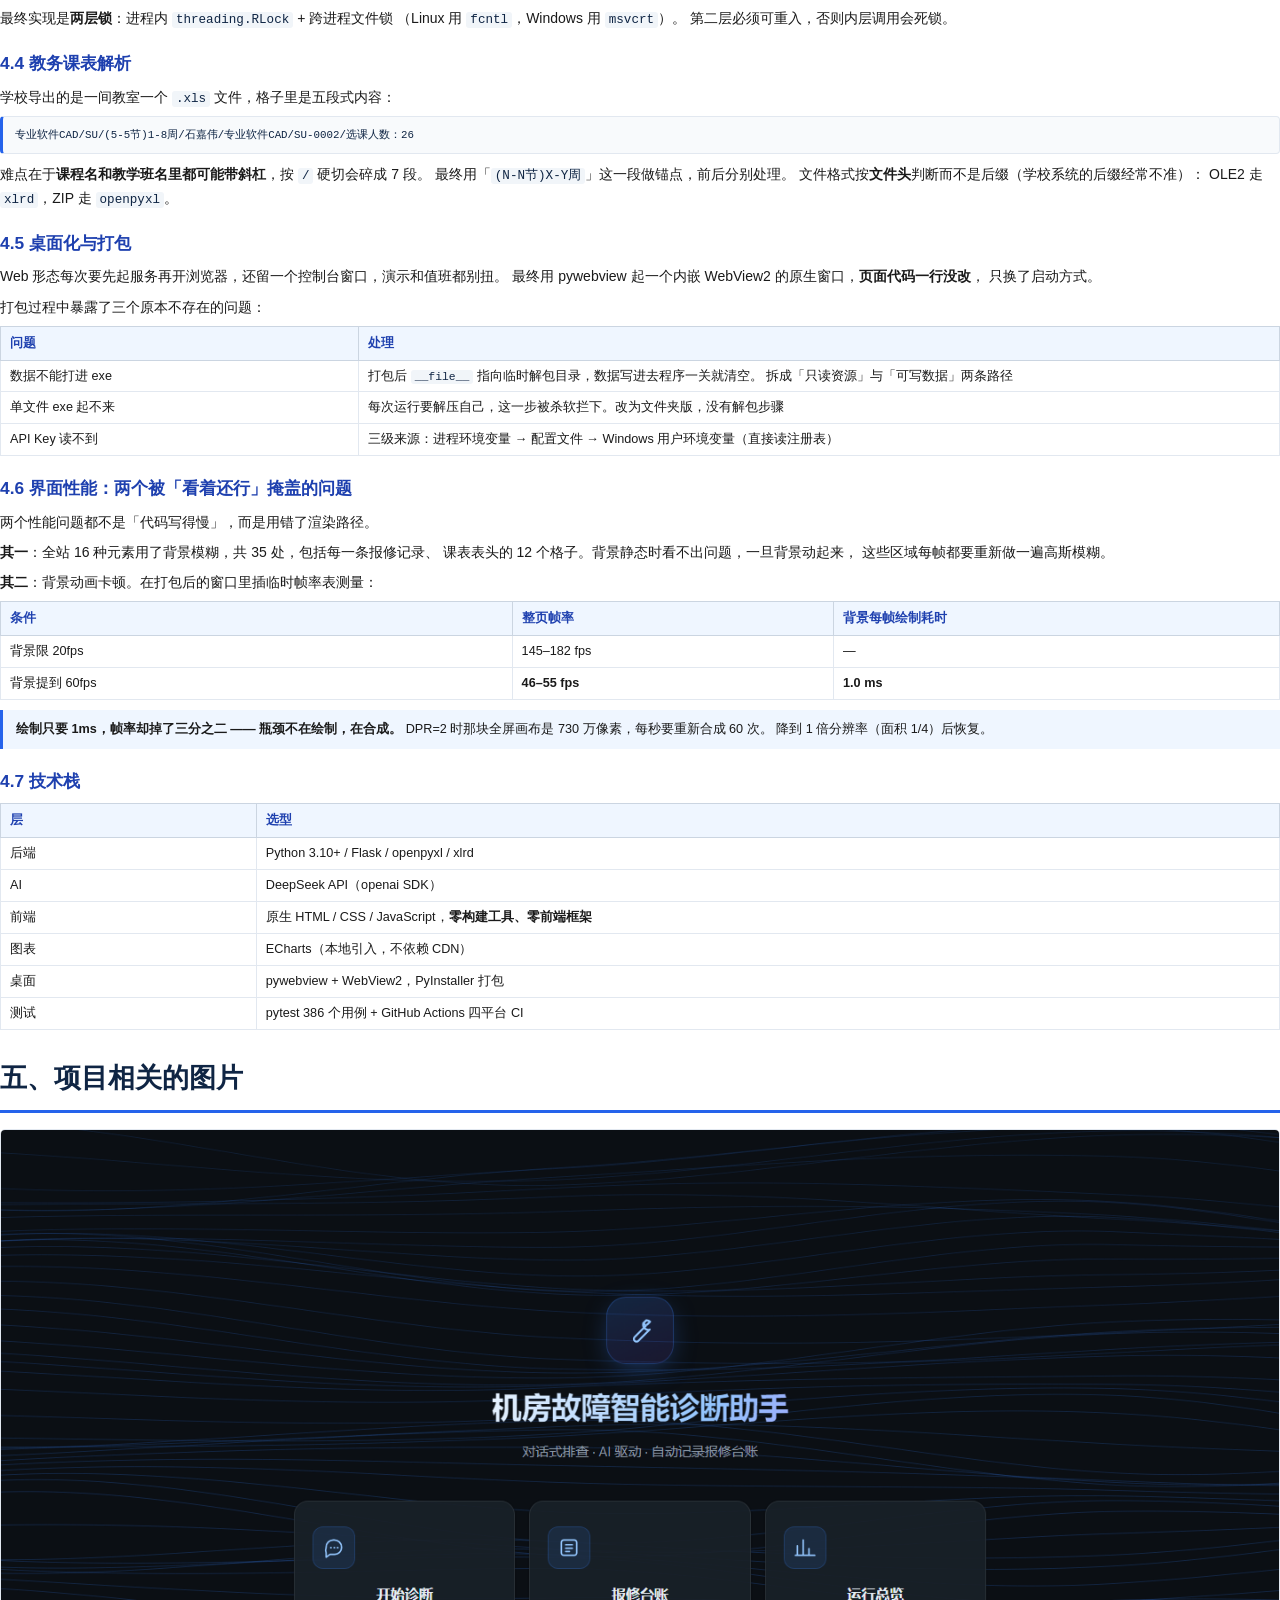
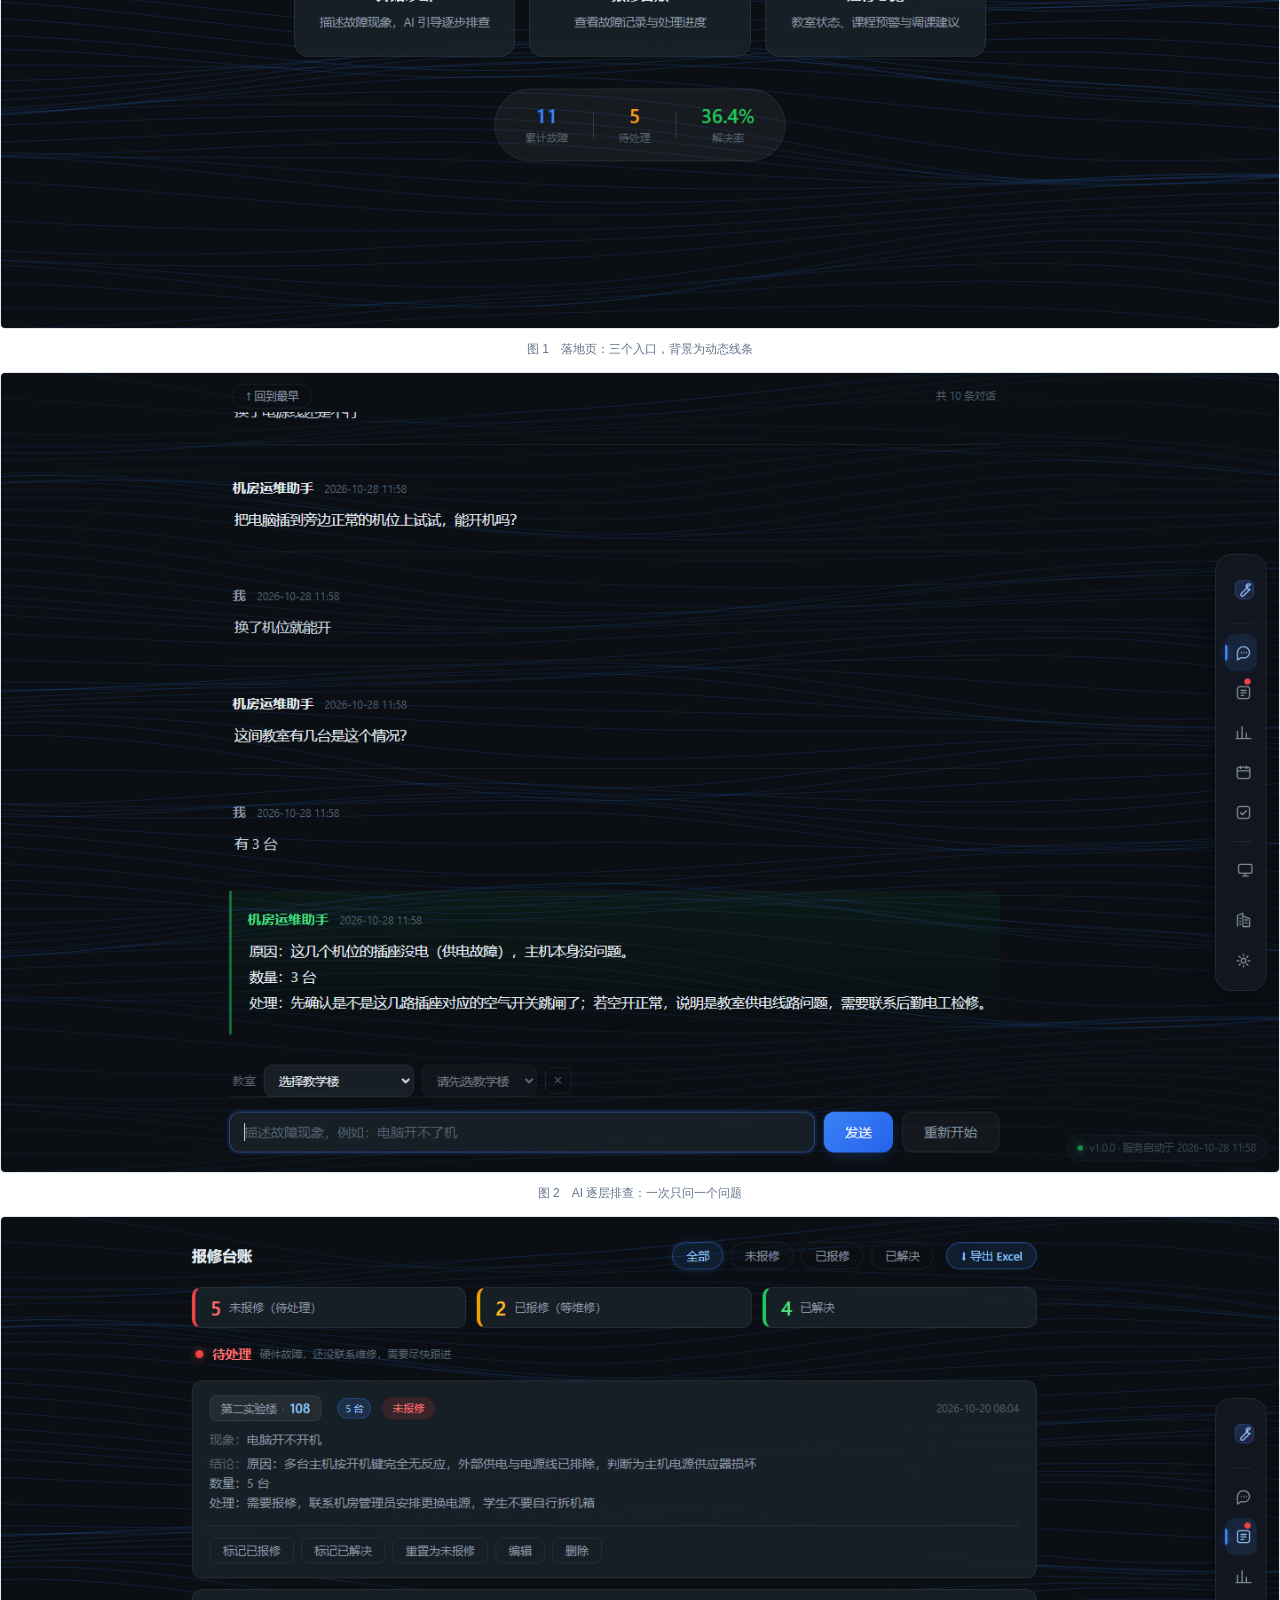
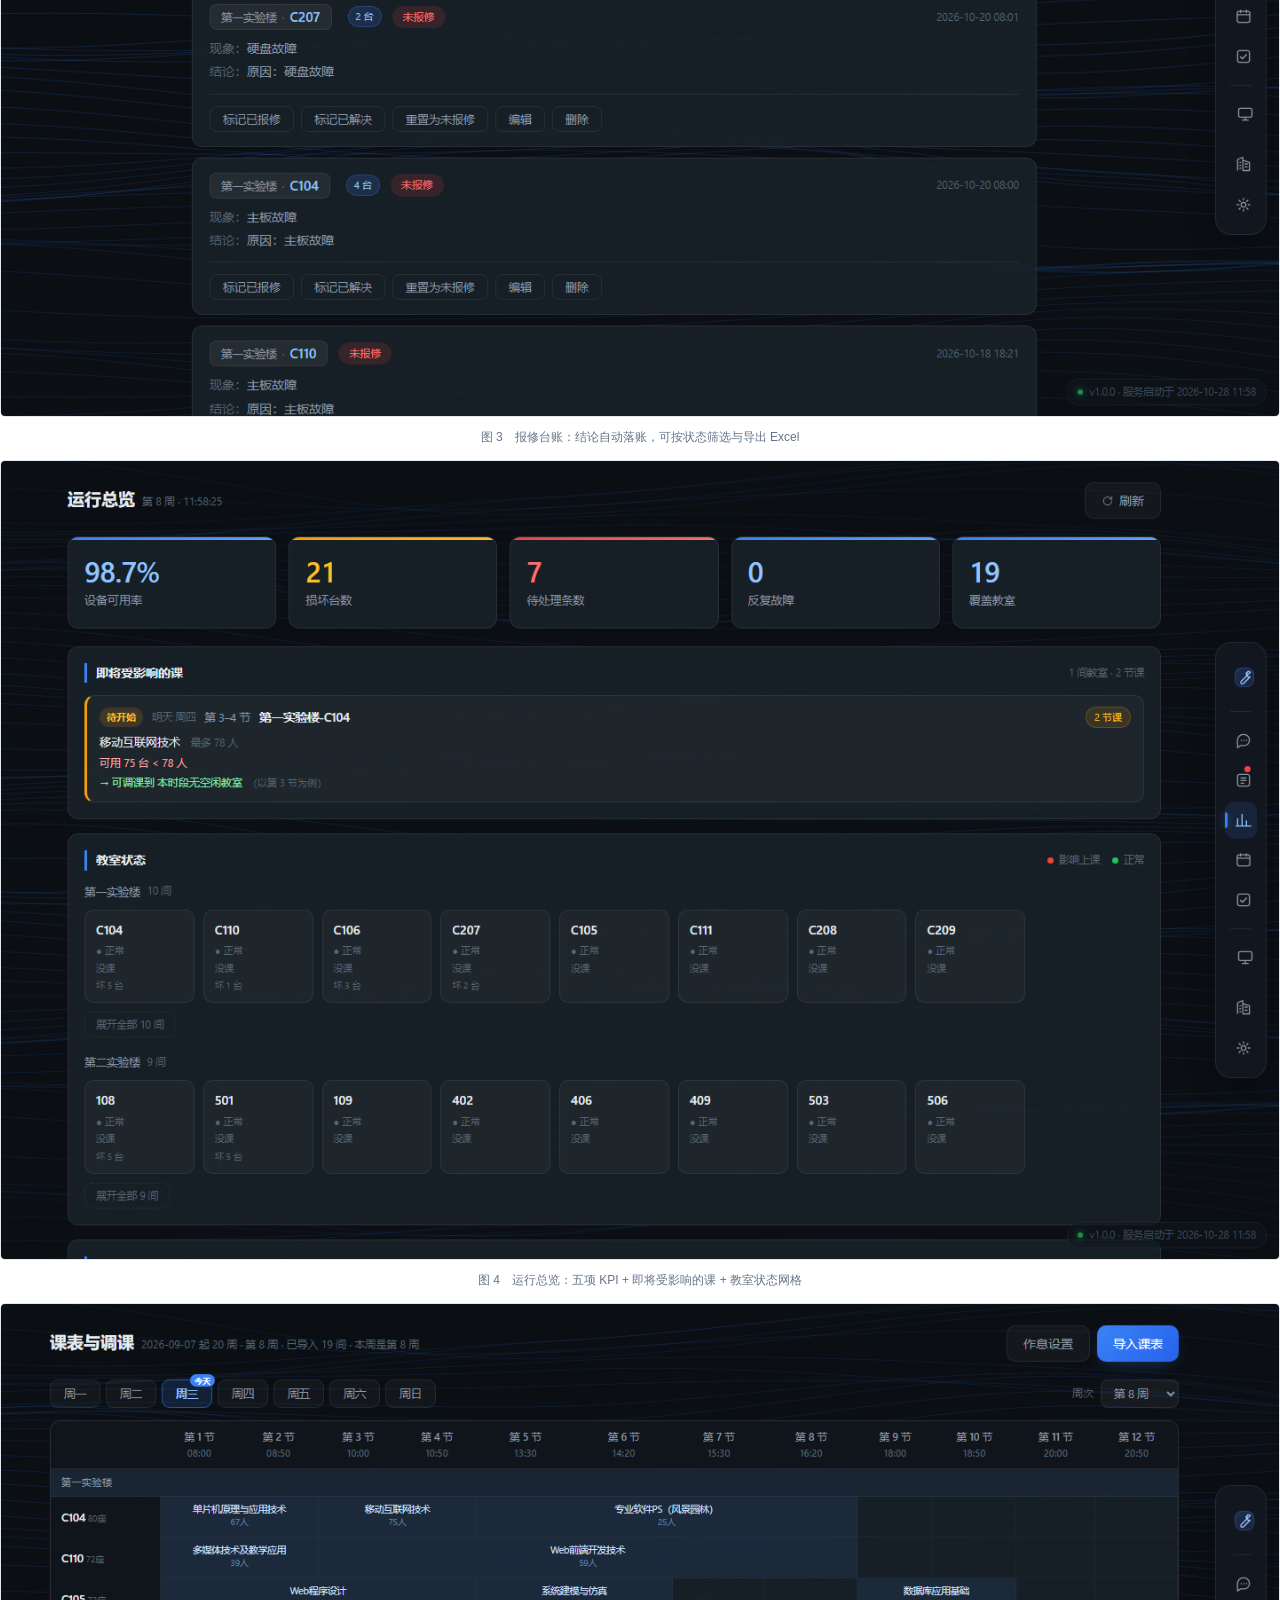
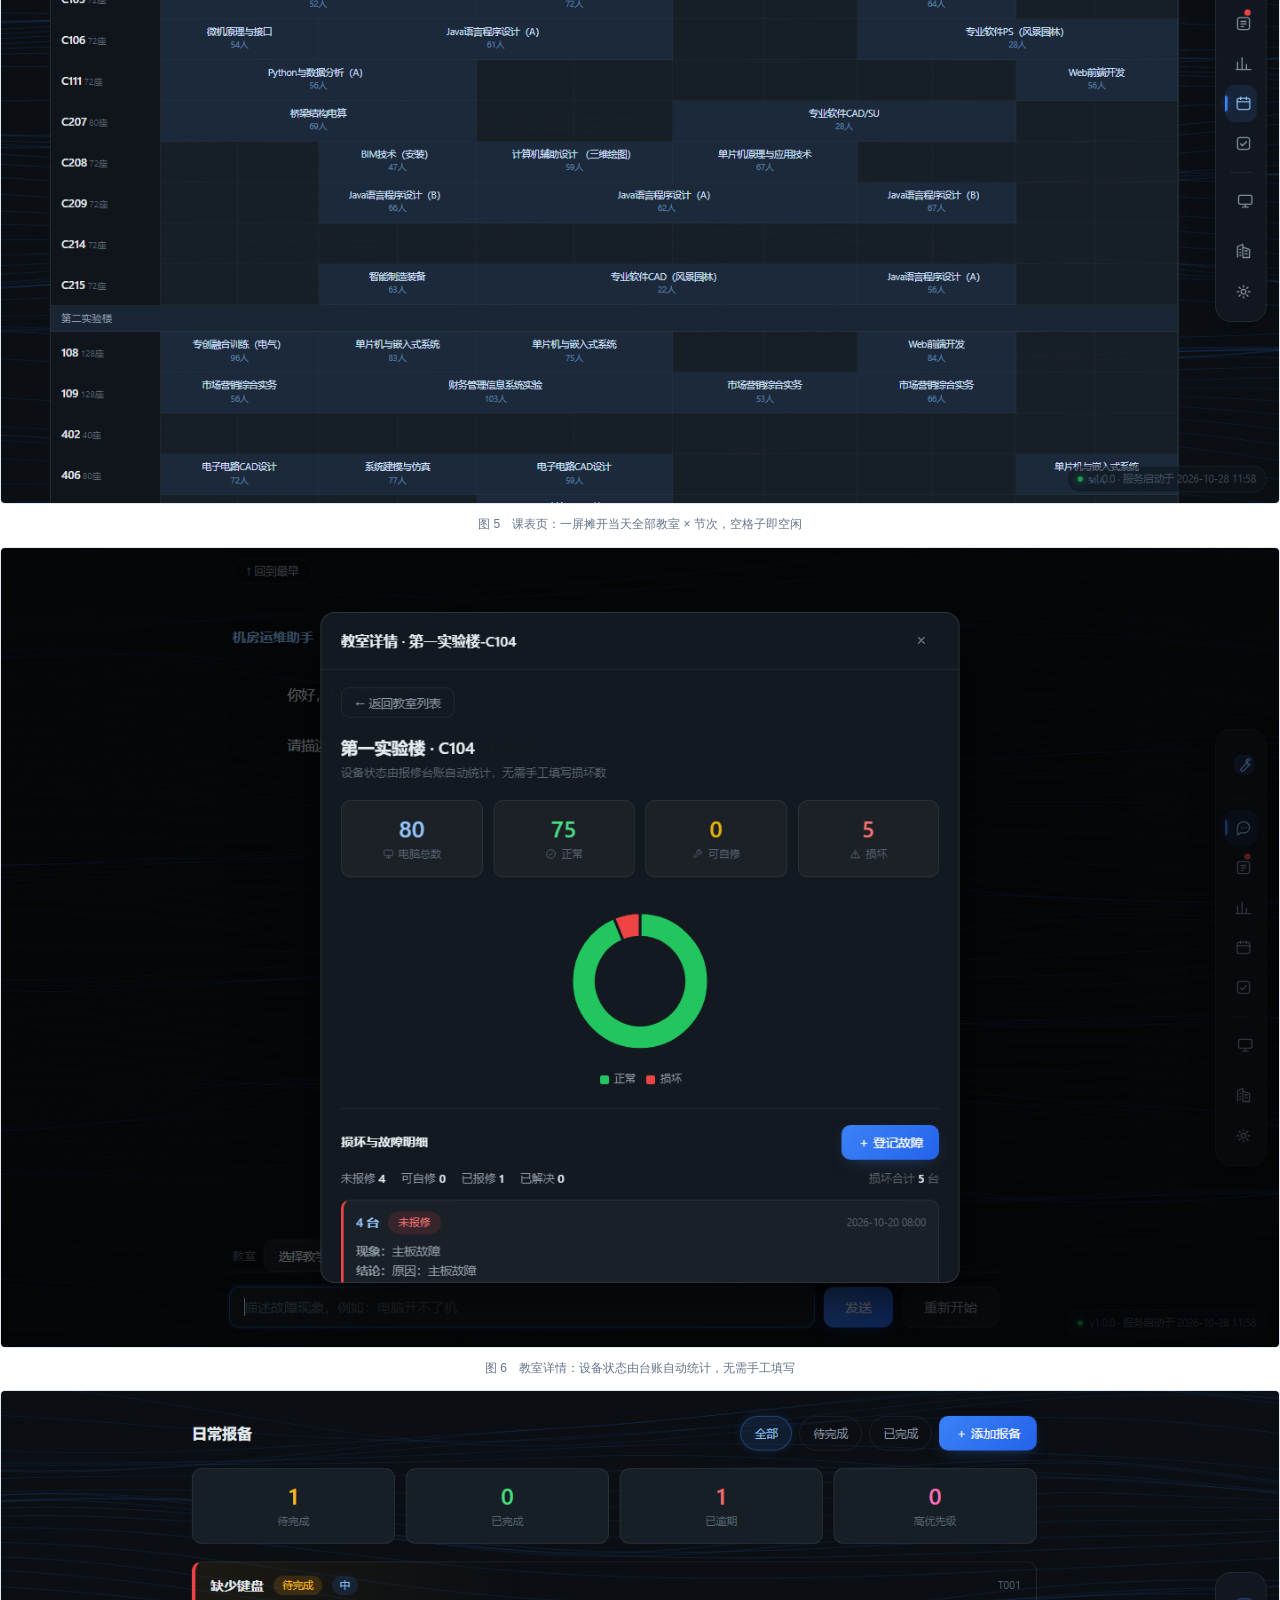
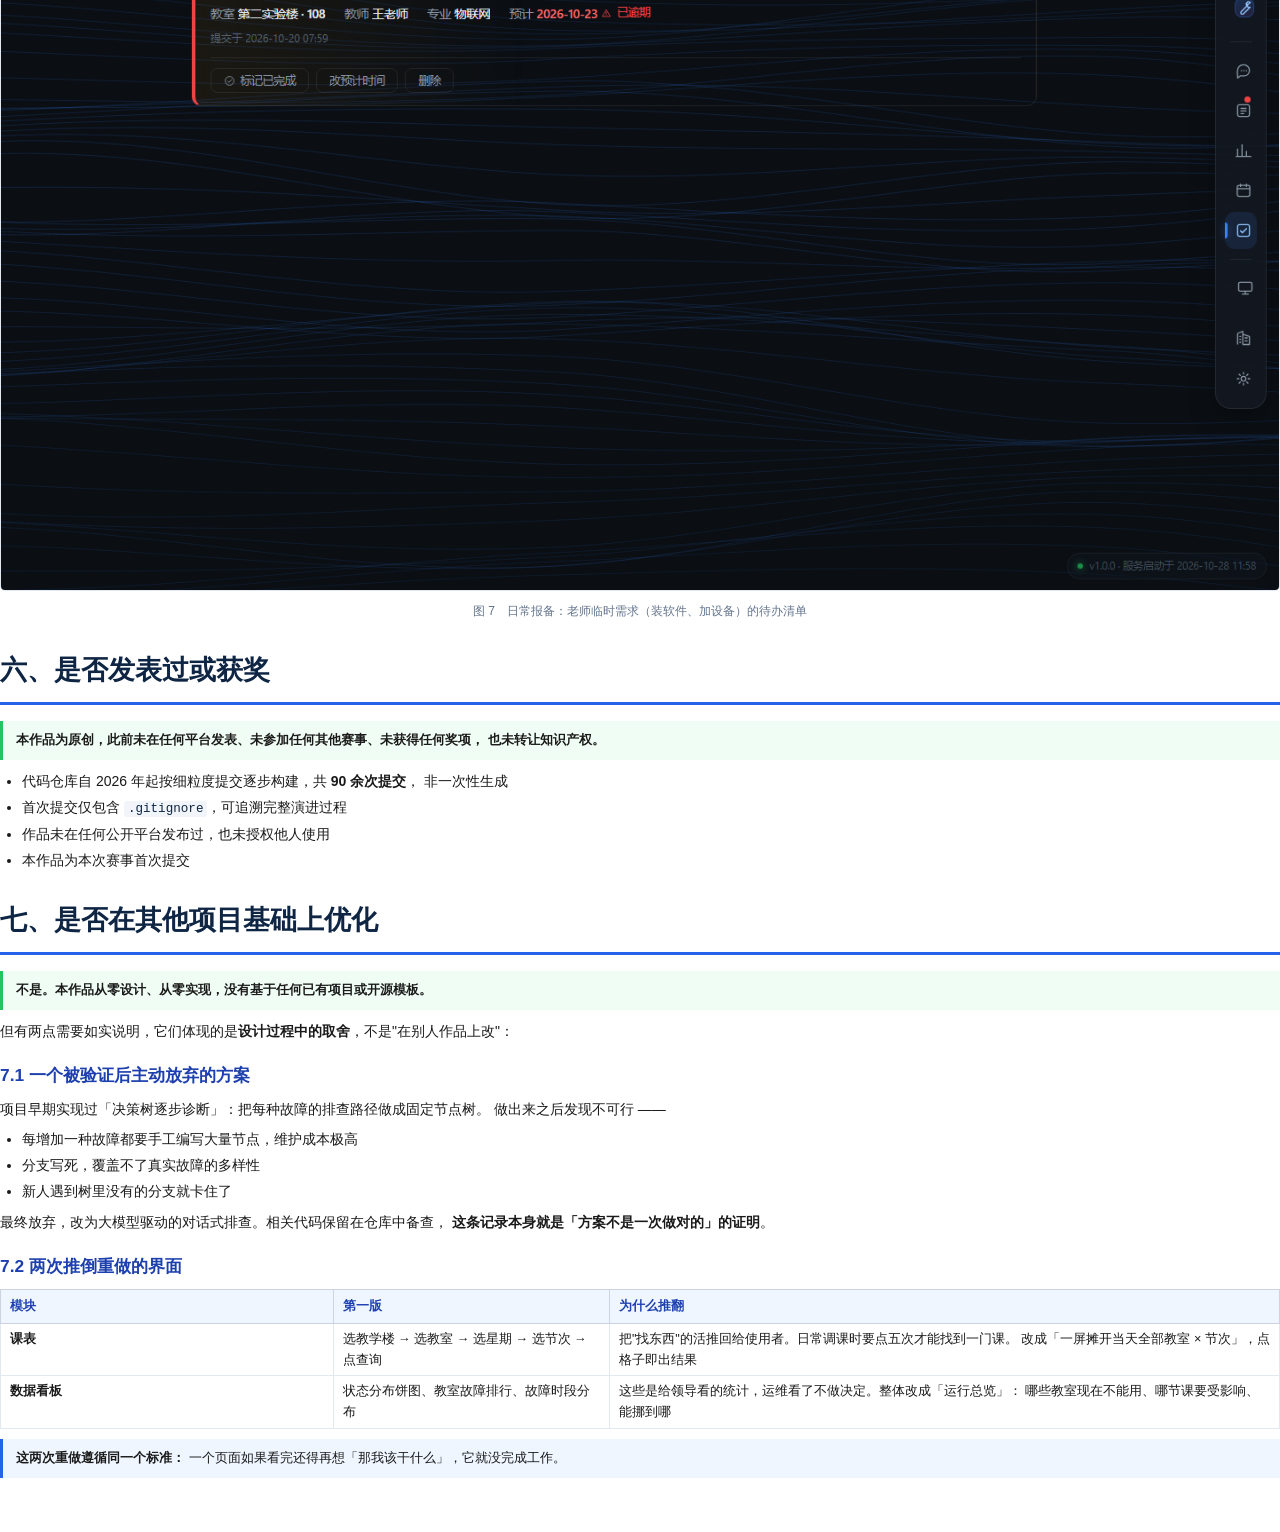
==== commit 0e77fbfa: "chore: 提交前体检修补 体检发现四处需要处理：  1) 仓库里躺着 997MB 的成片    根目录有 202610272044.mp4（导出的成片），未被 .gitignore 拦截。    " ====
--- a/docs/作品介绍文档.html
+++ b/docs/作品介绍文档.html
@@ -456,7 +456,7 @@
 <div class="kpi-grid">
   <div class="kpi-box"><b>386</b><span>自动化测试</span></div>
   <div class="kpi-box"><b>4</b><span>CI 平台组合</span></div>
-  <div class="kpi-box"><b>96</b><span>次提交</span></div>
+  <div class="kpi-box"><b>90+</b><span>次提交</span></div>
   <div class="kpi-box"><b>5</b><span>个版本里程碑</span></div>
 </div>
 
@@ -711,7 +711,7 @@
 </div>
 
 <ul>
-  <li>代码仓库自 2026 年起按细粒度提交逐步构建，共 <b>96 次提交</b>，
+  <li>代码仓库自 2026 年起按细粒度提交逐步构建，共 <b>90 余次提交</b>，
       非一次性生成</li>
   <li>首次提交仅包含 <code>.gitignore</code>，可追溯完整演进过程</li>
   <li>作品未在任何公开平台发布过，也未授权他人使用</li>
